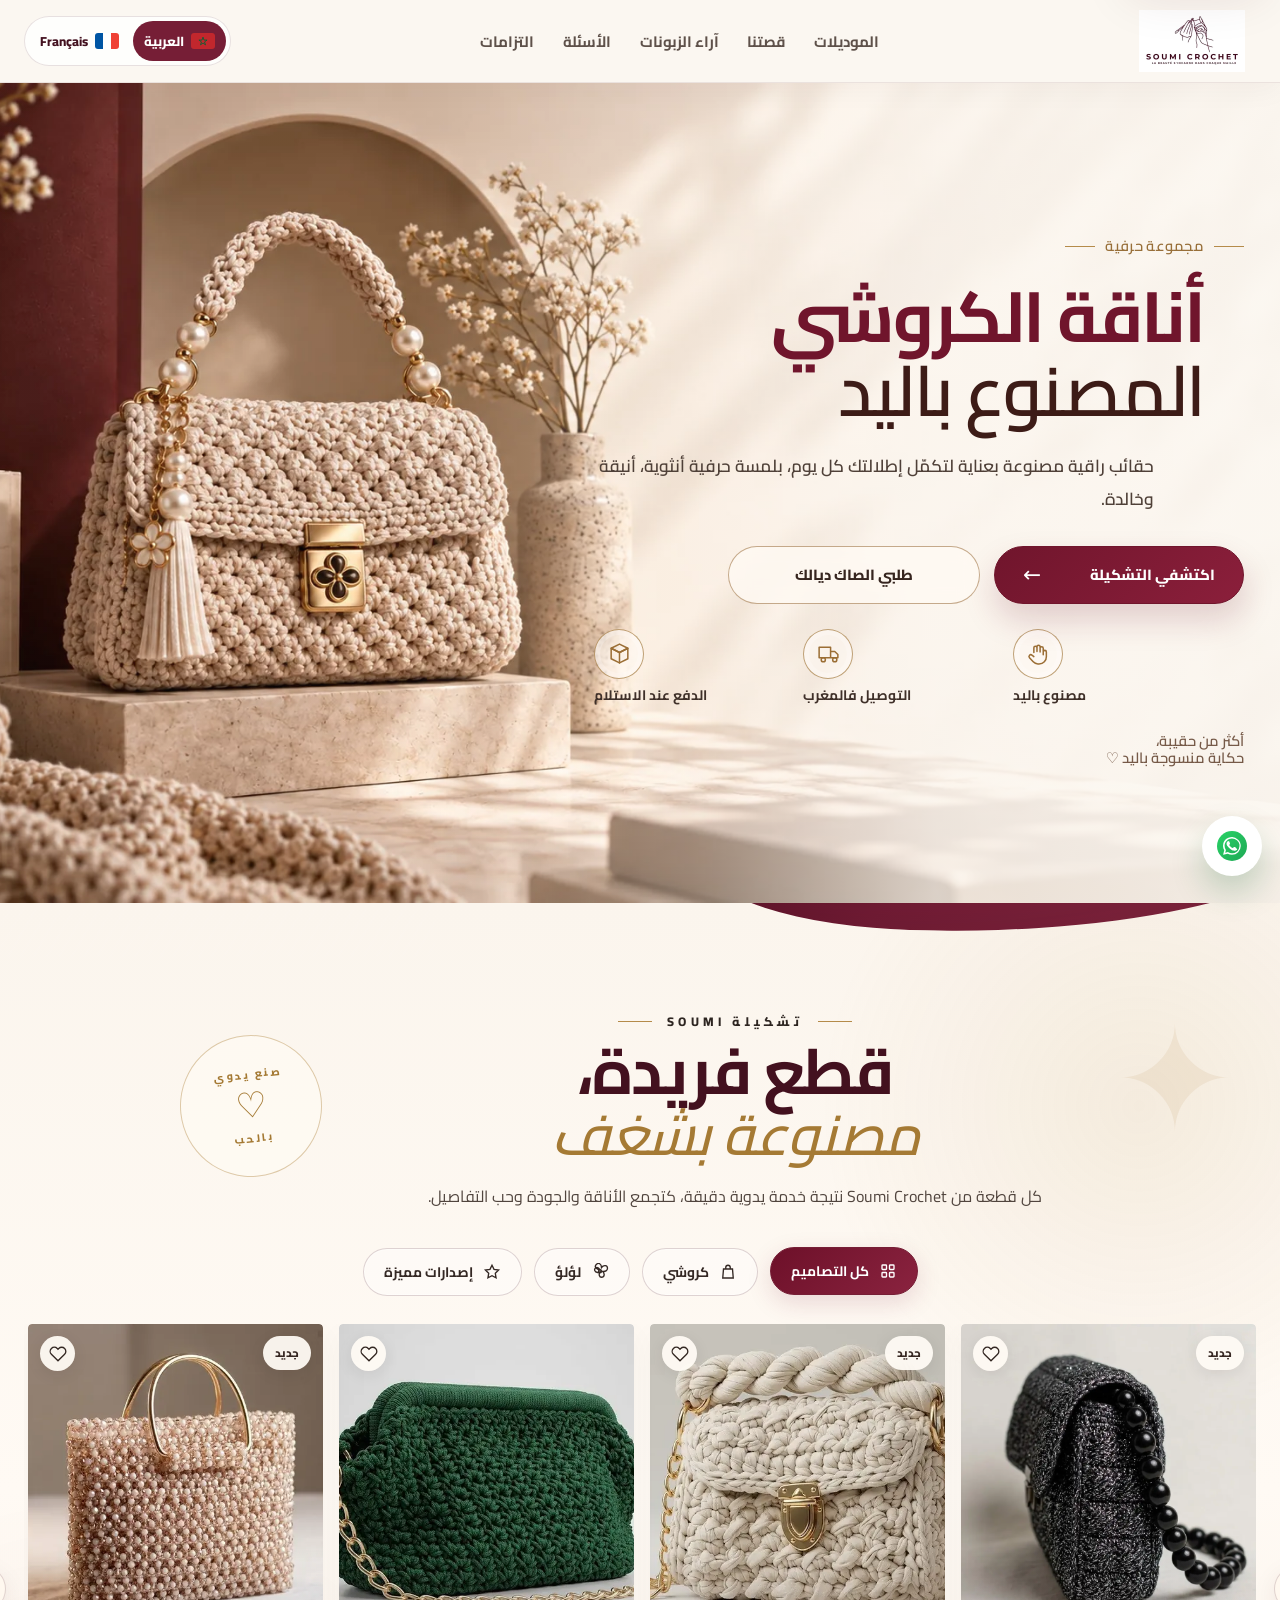
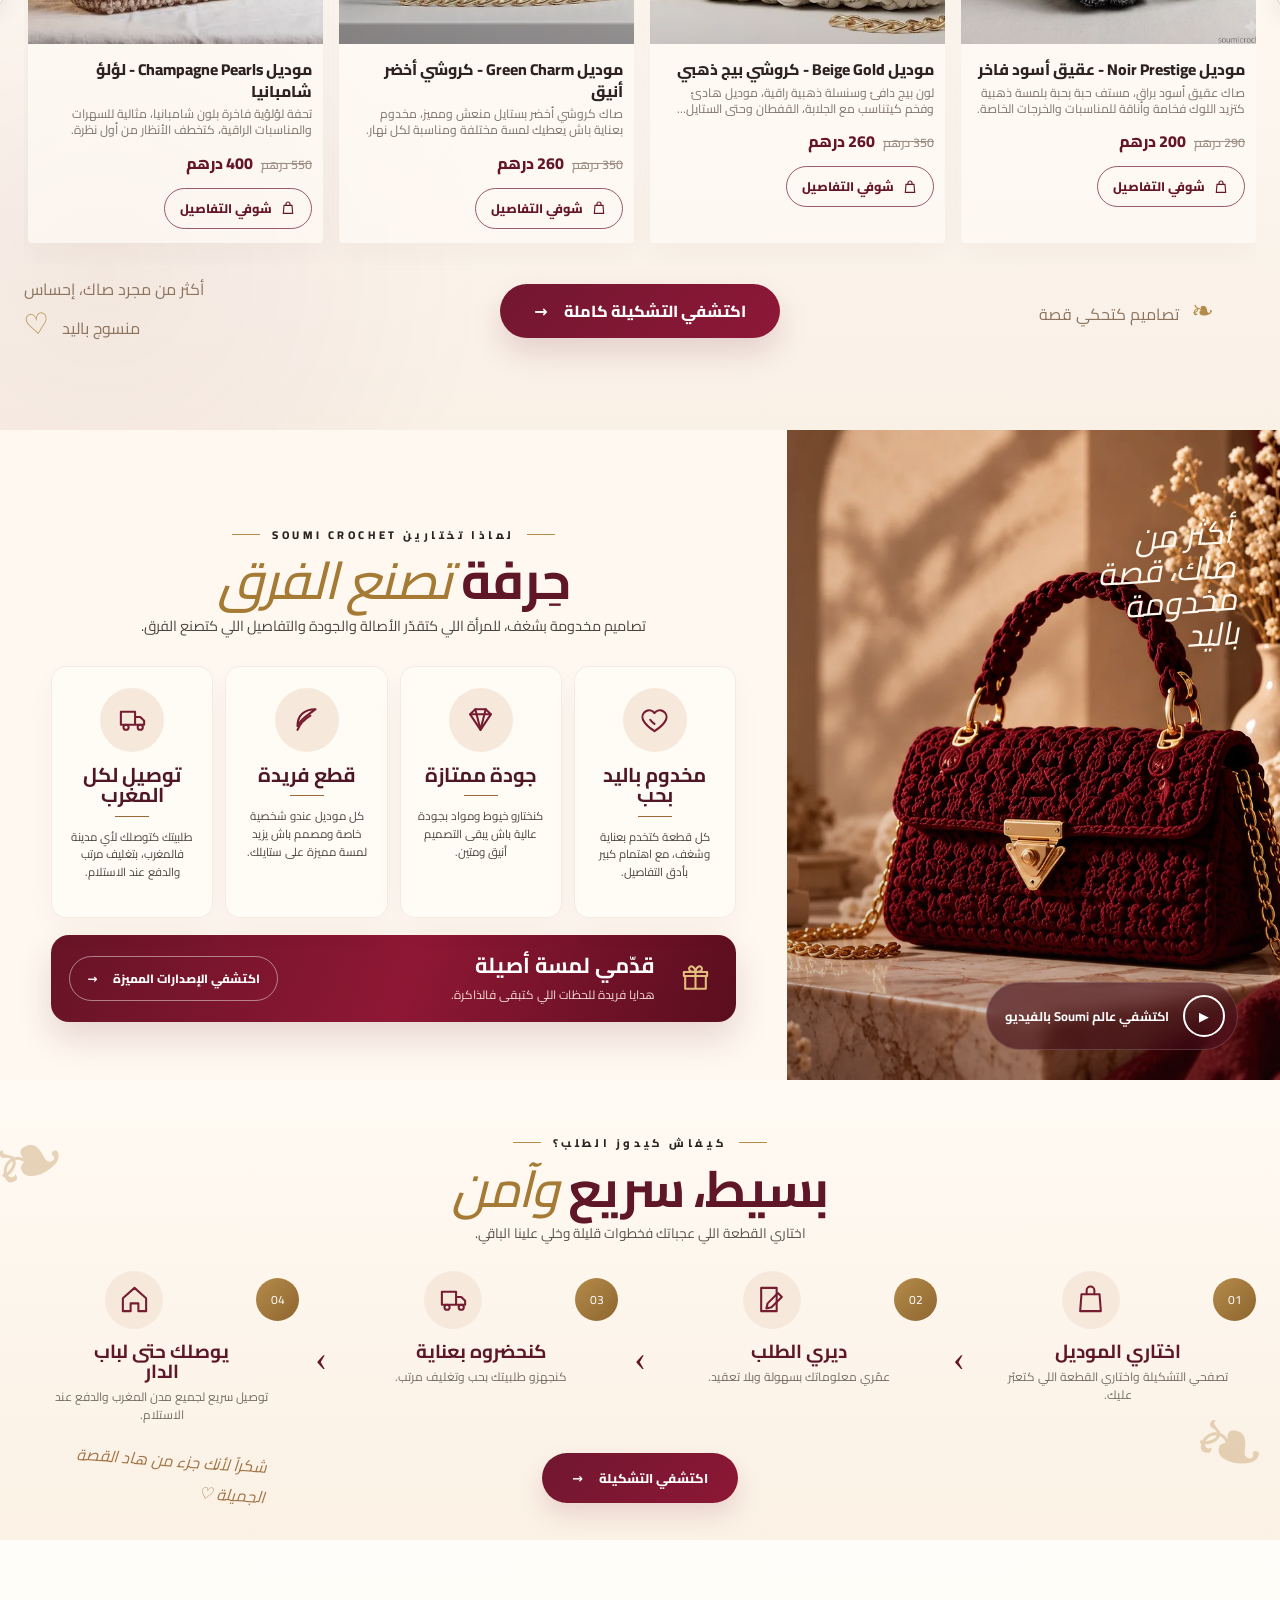
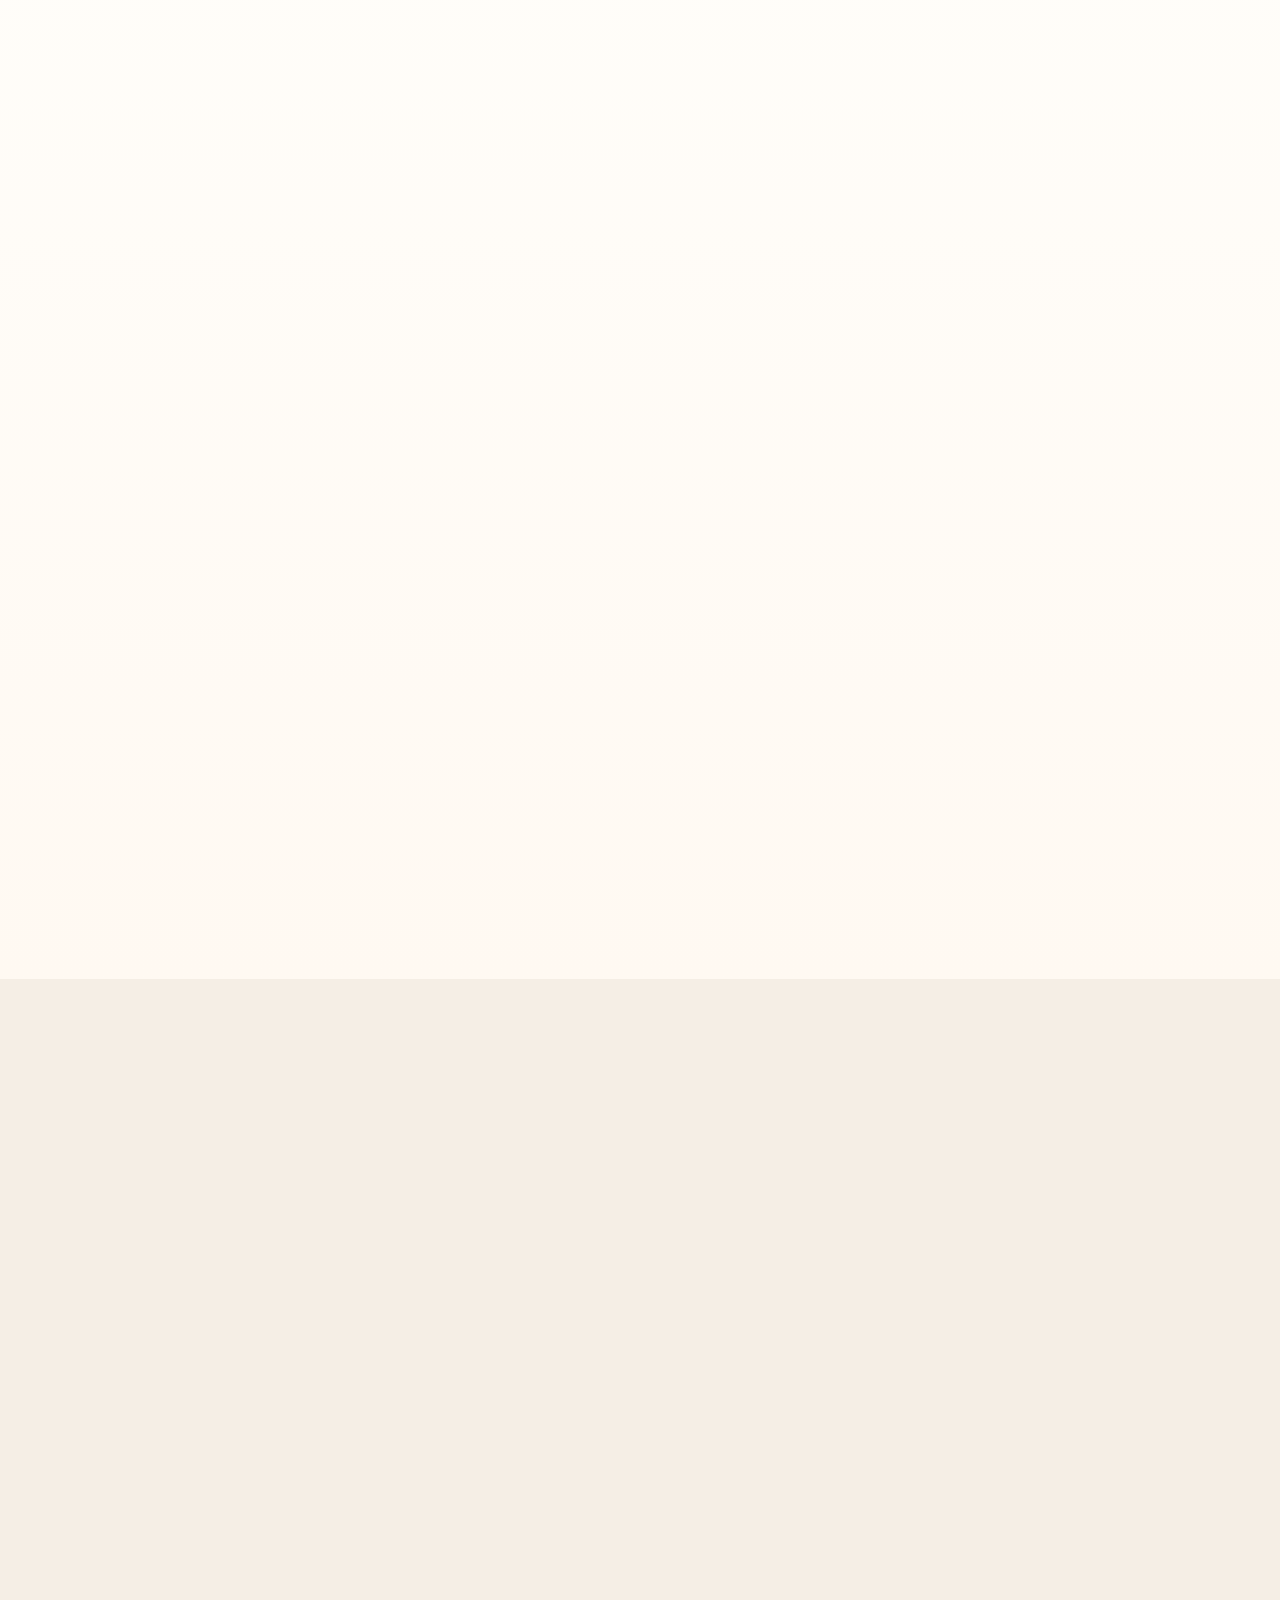
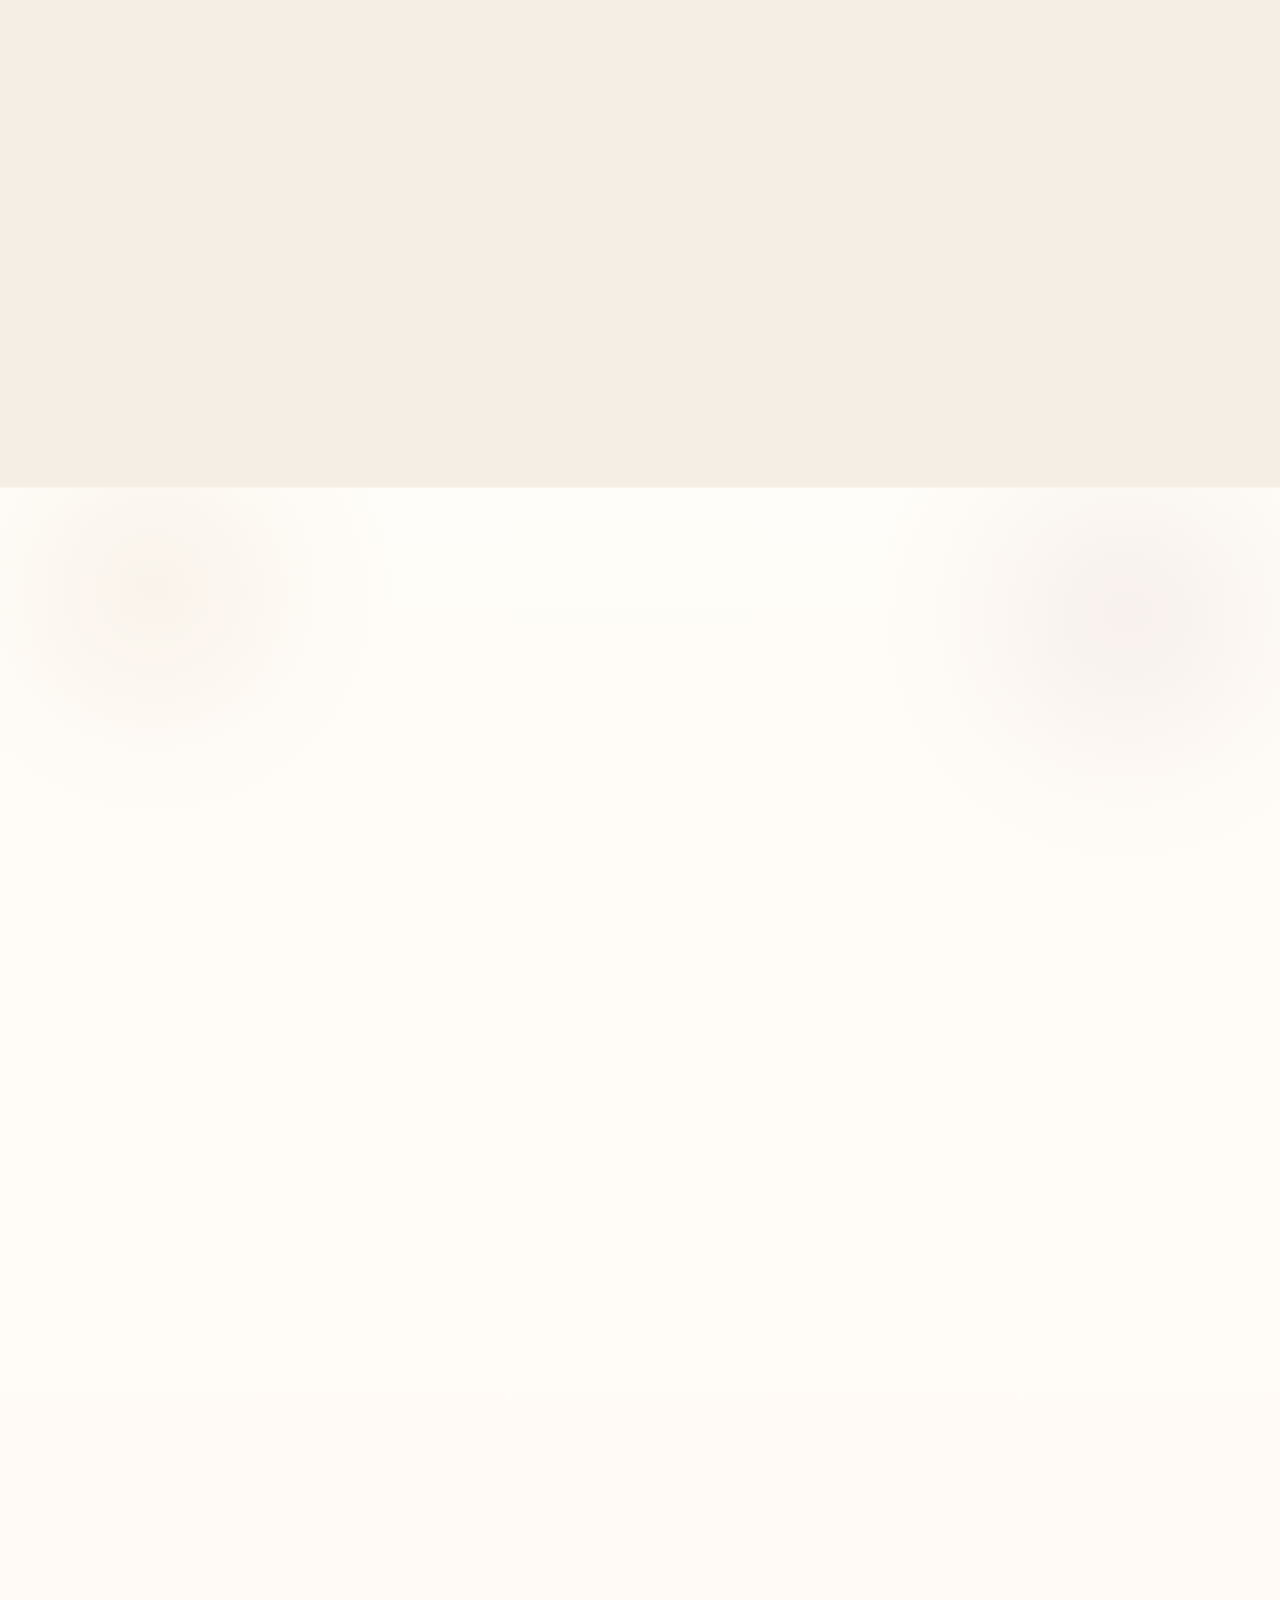
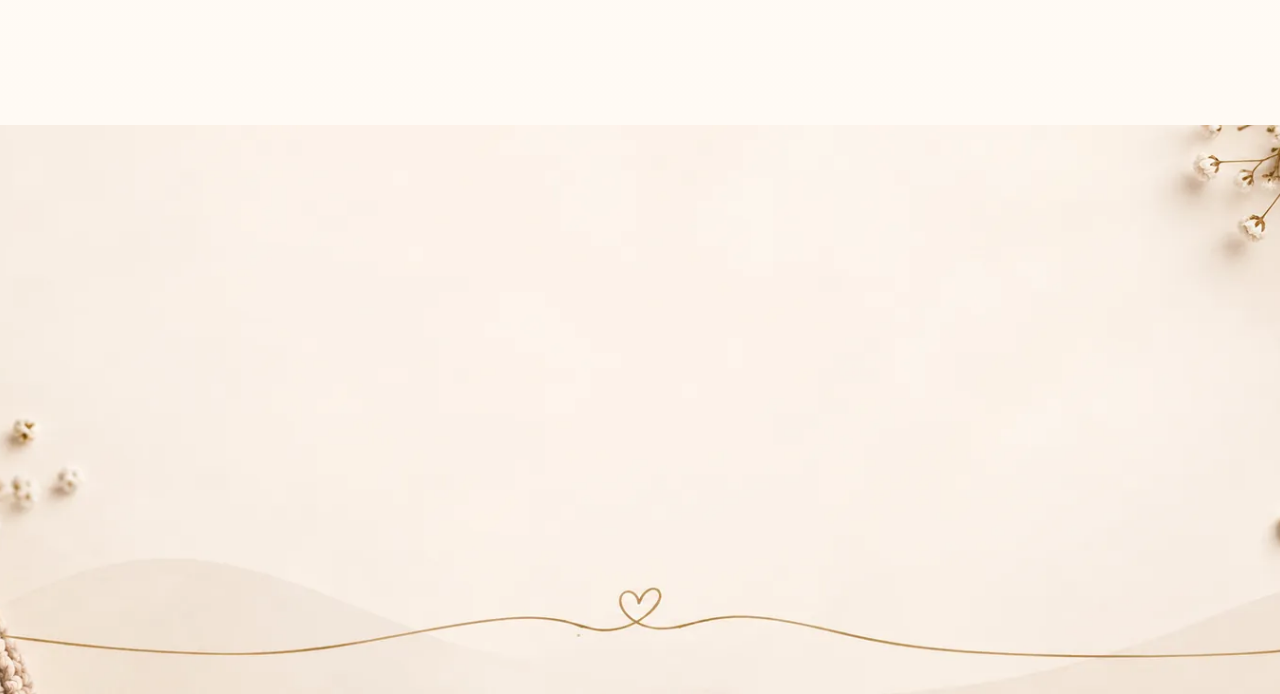
==== ar/index.html @ 1a5ff4bf "Add files via upload" ====
<!DOCTYPE html>

<html data-base="../" data-locale="ar" dir="rtl" lang="ar-MA">
<head>
<meta charset="utf-8"/>
<meta content="width=device-width,initial-scale=1,viewport-fit=cover" name="viewport"/>
<meta content="telephone=no" name="format-detection"/>
<meta content="index,follow,max-image-preview:large,max-snippet:-1,max-video-preview:-1" name="robots"/>
<meta content="#7a1730" name="theme-color"/>
<title>حقائب كروشي وعقيق مخدومة باليد في المغرب | Soumi Crochet</title>
<meta content="اكتشفي حقائب كروشي وعقيق مخدومة باليد في المغرب من Soumi Crochet: موديلات أنيقة، تفاصيل حرفية، الدفع عند الاستلام وتوصيل لجميع المدن." name="description"/>
<link href="https://soumicrochet.store/ar/" rel="canonical"/>
<link href="https://soumicrochet.store/ar/" hreflang="ar-MA" rel="alternate"/>
<link href="https://soumicrochet.store/" hreflang="fr-MA" rel="alternate"/>
<link href="https://soumicrochet.store/" hreflang="x-default" rel="alternate"/>
<meta content="حقائب كروشي وعقيق مخدومة باليد في المغرب | Soumi Crochet" property="og:title"/>
<meta content="اكتشفي حقائب كروشي وعقيق مخدومة باليد في المغرب من Soumi Crochet: موديلات أنيقة، تفاصيل حرفية، الدفع عند الاستلام وتوصيل لجميع المدن." property="og:description"/>
<meta content="https://soumicrochet.store/ar/" property="og:url"/>
<meta content="website" property="og:type"/>
<meta content="Soumi Crochet" property="og:site_name"/>
<meta content="ar_MA" property="og:locale"/>
<meta content="fr_MA" property="og:locale:alternate"/>
<meta content="https://soumicrochet.store/assets/img/p01/main.webp" property="og:image"/>
<meta content="1024" property="og:image:width"/><meta content="1024" property="og:image:height"/>
<meta content="حقيبة Soumi Crochet مخدومة باليد" property="og:image:alt"/>
<meta content="summary_large_image" name="twitter:card"/>
<meta content="حقائب كروشي وعقيق مخدومة باليد في المغرب | Soumi Crochet" name="twitter:title"/>
<meta content="اكتشفي حقائب كروشي وعقيق مخدومة باليد في المغرب من Soumi Crochet: موديلات أنيقة، تفاصيل حرفية، الدفع عند الاستلام وتوصيل لجميع المدن." name="twitter:description"/>
<meta content="https://soumicrochet.store/assets/img/p01/main.webp" name="twitter:image"/>
<meta content="حقيبة Soumi Crochet مخدومة باليد" name="twitter:image:alt"/>
<link href="../assets/icons/brand-icon.png" rel="icon" type="image/png"/><link href="../assets/icons/favicon.svg" rel="icon" type="image/svg+xml"/>
<link href="../assets/icons/favicon-32.png" rel="icon" sizes="32x32" type="image/png"/>
<link href="../assets/icons/apple-touch-icon.png" rel="apple-touch-icon"/>
<link href="../manifest.webmanifest" rel="manifest"/>
<link href="https://fonts.googleapis.com" rel="preconnect"/>
<link crossorigin="" href="https://fonts.gstatic.com" rel="preconnect"/>
<link href="https://fonts.googleapis.com/css2?family=Cairo:wght@400;600;700;800&amp;display=swap" rel="stylesheet"/>
<link as="image" fetchpriority="high" href="../assets/img/hero-desktop.webp" media="(min-width: 1101px)" rel="preload" type="image/webp"/>
<link as="image" fetchpriority="high" href="../assets/img/hero-tablet.webp" media="(min-width: 641px) and (max-width: 1100px)" rel="preload" type="image/webp"/>
<link as="image" fetchpriority="high" href="../assets/img/hero-mobile.webp" media="(max-width: 640px)" rel="preload" type="image/webp"/>
<link href="../assets/css/style.css" rel="stylesheet"/>
<script type="application/ld+json">{"@context":"https://schema.org","@graph":[{"@type":"Organization","@id":"https://soumicrochet.store/#organization","name":"Soumi Crochet","url":"https://soumicrochet.store/","logo":"https://soumicrochet.store/assets/img/logo.webp","sameAs":["https://www.instagram.com/soumi_crochet9/","https://wa.me/212662711995"],"areaServed":{"@type":"Country","name":"Morocco"},"contactPoint":{"@type":"ContactPoint","telephone":"+212662711995","contactType":"customer service","availableLanguage":["fr","ar"]}},{"@type":"WebSite","@id":"https://soumicrochet.store/#website","url":"https://soumicrochet.store/","name":"Soumi Crochet","inLanguage":["fr-MA","ar-MA"],"publisher":{"@id":"https://soumicrochet.store/#organization"}},{"@type":"WebPage","@id":"https://soumicrochet.store/ar/#webpage","url":"https://soumicrochet.store/ar/","name":"حقائب كروشي وعقيق مخدومة باليد في المغرب | Soumi Crochet","isPartOf":{"@id":"https://soumicrochet.store/#website"},"about":{"@id":"https://soumicrochet.store/#store"},"inLanguage":"ar-MA","primaryImageOfPage":{"@type":"ImageObject","url":"https://soumicrochet.store/assets/img/p01/main.webp"}},{"@type":"OnlineStore","@id":"https://soumicrochet.store/#store","name":"Soumi Crochet","url":"https://soumicrochet.store/","sameAs":["https://www.instagram.com/soumi_crochet9/"],"publisher":{"@id":"https://soumicrochet.store/#organization"},"areaServed":{"@type":"Country","name":"Morocco"},"telephone":"+212662711995","availableLanguage":["fr","ar"]},{"@type":"ItemList","name":"اختاري الموديل لي خطف قلبك","numberOfItems":12,"itemListElement":[{"@type":"ListItem","position":1,"item":{"@type":"Product","name":"موديل Noir Prestige - عقيق أسود فاخر","description":"صاك عقيق أسود براق، مستف حبة بحبة بلمسة ذهبية كتزيد اللوك فخامة وأناقة للمناسبات والخرجات الخاصة.","image":["https://soumicrochet.store/assets/img/p01/main.webp","https://soumicrochet.store/assets/img/p01/2.webp"],"url":"https://soumicrochet.store/ar/#product-p01","offers":{"@type":"Offer","priceCurrency":"MAD","price":"200","url":"https://soumicrochet.store/ar/#product-p01"}}},{"@type":"ListItem","position":2,"item":{"@type":"Product","name":"موديل Beige Gold - كروشي بيج ذهبي","description":"لون بيج دافئ وسنسلة ذهبية راقية، موديل هادئ وفخم كيتناسب مع الجلابة، القفطان وحتى الستايل العصري.","image":["https://soumicrochet.store/assets/img/p02/3.webp","https://soumicrochet.store/assets/img/p02/4.webp"],"url":"https://soumicrochet.store/ar/#product-p02","offers":{"@type":"Offer","priceCurrency":"MAD","price":"260","url":"https://soumicrochet.store/ar/#product-p02"}}},{"@type":"ListItem","position":3,"item":{"@type":"Product","name":"موديل Green Charm - كروشي أخضر أنيق","description":"صاك كروشي أخضر بستايل منعش ومميز، مخدوم بعناية باش يعطيك لمسة مختلفة ومناسبة لكل نهار.","image":["https://soumicrochet.store/assets/img/p03/main.webp","https://soumicrochet.store/assets/img/p03/2.webp"],"url":"https://soumicrochet.store/ar/#product-p03","offers":{"@type":"Offer","priceCurrency":"MAD","price":"260","url":"https://soumicrochet.store/ar/#product-p03"}}},{"@type":"ListItem","position":4,"item":{"@type":"Product","name":"موديل Champagne Pearls - لؤلؤ شامبانيا","description":"تحفة لؤلؤية فاخرة بلون شامبانيا، مثالية للسهرات والمناسبات الراقية، كتخطف الأنظار من أول نظرة.","image":["https://soumicrochet.store/assets/img/p04/main.webp","https://soumicrochet.store/assets/img/p04/3.webp"],"url":"https://soumicrochet.store/ar/#product-p04","offers":{"@type":"Offer","priceCurrency":"MAD","price":"400","url":"https://soumicrochet.store/ar/#product-p04"}}},{"@type":"ListItem","position":5,"item":{"@type":"Product","name":"موديل Black Crochet - كروشي أسود كلاسيكي","description":"صاك أسود كروشي بتصميم عملي وقوي، فيه فخامة اللون الأسود وتفاصيل ذهبية كتخليه اختيار رابح.","image":["https://soumicrochet.store/assets/img/p05/4.webp","https://soumicrochet.store/assets/img/p05/2.webp"],"url":"https://soumicrochet.store/ar/#product-p05","offers":{"@type":"Offer","priceCurrency":"MAD","price":"260","url":"https://soumicrochet.store/ar/#product-p05"}}},{"@type":"ListItem","position":6,"item":{"@type":"Product","name":"موديل Mini Noir - صاك أسود صغير","description":"موديل صغير وخفيف، مناسب للخرجات اليومية والمناسبات، كيجمع بين البساطة والفخامة فحجم عملي.","image":["https://soumicrochet.store/assets/img/p06/3.webp","https://soumicrochet.store/assets/img/p06/2.webp"],"url":"https://soumicrochet.store/ar/#product-p06","offers":{"@type":"Offer","priceCurrency":"MAD","price":"260","url":"https://soumicrochet.store/ar/#product-p06"}}},{"@type":"ListItem","position":7,"item":{"@type":"Product","name":"موديل Golden Handle - عقيق أسود بمقبض ذهبي","description":"صاك عقيق فاخر بمقبض ذهبي راقي، تصميم قوي وملفت كيعاونك تباني متميزة فكل مناسبة.","image":["https://soumicrochet.store/assets/img/p07/main.webp","https://soumicrochet.store/assets/img/p07/4.webp"],"url":"https://soumicrochet.store/ar/#product-p07","offers":{"@type":"Offer","priceCurrency":"MAD","price":"400","url":"https://soumicrochet.store/ar/#product-p07"}}},{"@type":"ListItem","position":8,"item":{"@type":"Product","name":"موديل Taupe Luxe - كروشي طوبي فاخر","description":"لون طوبي ناعم وراقي مع خدمة كروشي متقونة، اختيار أنيق للمرأة لي كتبغي البساطة الفاخرة.","image":["https://soumicrochet.store/assets/img/p08/2.webp","https://soumicrochet.store/assets/img/p08/main.webp"],"url":"https://soumicrochet.store/ar/#product-p08","offers":{"@type":"Offer","priceCurrency":"MAD","price":"260","url":"https://soumicrochet.store/ar/#product-p08"}}},{"@type":"ListItem","position":9,"item":{"@type":"Product","name":"موديل Classic Noir - كروشي أسود راقي","description":"صاك أسود كلاسيكي بتوازن مثالي بين العملية والفخامة، كيناسب بزاف اللوكات وكيزيدها أناقة.","image":["https://soumicrochet.store/assets/img/p09/main.webp","https://soumicrochet.store/assets/img/p09/2.webp"],"url":"https://soumicrochet.store/ar/#product-p09","offers":{"@type":"Offer","priceCurrency":"MAD","price":"260","url":"https://soumicrochet.store/ar/#product-p09"}}},{"@type":"ListItem","position":10,"item":{"@type":"Product","name":"موديل Noir Minaudière - صاك كروشي أسود بقفل ذهبي","description":"موديل أسود صغير وفاخر بقفل ذهبي مستوحى من حقائب السهرات، كيعطي لمسة ملكية وأنيقة بلا مجهود.","image":["https://soumicrochet.store/assets/img/p10/3.webp","https://soumicrochet.store/assets/img/p10/4.webp"],"url":"https://soumicrochet.store/ar/#product-p10","offers":{"@type":"Offer","priceCurrency":"MAD","price":"260","url":"https://soumicrochet.store/ar/#product-p10"}}},{"@type":"ListItem","position":11,"item":{"@type":"Product","name":"موديل Pearl Basket - عقيق أبيض وأسود","description":"صاك عقيق أبيض وأسود بتفاصيل براقة ومقبض من العقيق، قطعة مميزة كتجمع بين الجرأة والأنوثة.","image":["https://soumicrochet.store/assets/img/p11/main.webp","https://soumicrochet.store/assets/img/p11/4.webp"],"url":"https://soumicrochet.store/ar/#product-p11","offers":{"@type":"Offer","priceCurrency":"MAD","price":"260","url":"https://soumicrochet.store/ar/#product-p11"}}},{"@type":"ListItem","position":12,"item":{"@type":"Product","name":"موديل Ivory Tassel - كروشي عاجي بشرّابة","description":"صاك كروشي عاجي ناعم بشرّابة يدوية، ستايل بوهو فاخر ومثالي للصيف، السفر، والخرجات الراقية.","image":["https://soumicrochet.store/assets/img/p12/3.webp","https://soumicrochet.store/assets/img/p12/2.webp"],"url":"https://soumicrochet.store/ar/#product-p12","offers":{"@type":"Offer","priceCurrency":"MAD","price":"260","url":"https://soumicrochet.store/ar/#product-p12"}}}]},{"@type":"FAQPage","mainEntity":[{"@type":"Question","name":"واش كتوصّلو لجميع مدن المغرب؟","acceptedAnswer":{"@type":"Answer","text":"نعم. كنوصلو لمختلف المدن المغربية، والتوصيل كياخد غالباً بين 24 و48 ساعة. الموزع كيتاصل بيك قبل ما يوصل. الدار البيضاء، الرباط، مراكش، فاس، طنجة، أكادير، وجدة… ومدن أخرى."}},{"@type":"Question","name":"واش كاين الدفع عند الاستلام؟","acceptedAnswer":{"@type":"Answer","text":"نعم. ما كاين حتى أداء مسبق، وكتخلصي ملي توصلك الطلبية حسب شروط المتجر."}},{"@type":"Question","name":"شحال كياخد التوصيل؟","acceptedAnswer":{"@type":"Answer","text":"التوصيل كياخد بين 24 و48 ساعة كحد أقصى حسب المدينة وظروف النقل."}},{"@type":"Question","name":"واش نقدر نطلب تعديل فشي موديل؟","acceptedAnswer":{"@type":"Answer","text":"تواصلي معنا على واتساب وشرحي لينا الفكرة. غنأكدولك واش ممكنة حسب الموديل والتوفر."}},{"@type":"Question","name":"شنو المواد اللي كتستعملو؟","acceptedAnswer":{"@type":"Answer","text":"الموديلات كتعتمد أساساً على خيوط الكروشي، العقيق والإكسسوارات الزخرفية المختارة حسب كل تصميم."}},{"@type":"Question","name":"كيفاش نحافظ على صاك الكروشي؟","acceptedAnswer":{"@type":"Answer","text":"بعديه على الرطوبة والغسيل القوي، ونظفي البقع بلطف وخزنيه فبلاصة نقية وبعيدة على الغبرة."}},{"@type":"Question","name":"كيفاش نطلب عن طريق واتساب؟","acceptedAnswer":{"@type":"Answer","text":"صيفطي لينا اسم الموديل اللي عجبك على واتساب، ومن بعد كنأكدو معاك معلومات الطلب والتوصيل."}},{"@type":"Question","name":"واش نقدر نبدل أو نرجع الطلبية؟","acceptedAnswer":{"@type":"Answer","text":"نعم. كاينة ضمانة 7 أيام. إلا كان مشكل فاللون، التصميم أو عيب فالصناعة تواصلي معنا بسرعة باش ننظمو التبديل حسب السياسة الحالية."}}]}]}</script>
</head>
<body>
<a class="skip-link" href="#main">تخطي للمحتوى</a>
<header class="site-header">
<div class="container nav-shell">
<a aria-label="Soumi Crochet · الرئيسية" class="brand" href="index.html"><picture><img alt="Soumi Crochet" decoding="async" height="248" src="../assets/img/logo.webp" width="424"/></picture></a>
<button aria-controls="mainNav" aria-expanded="false" aria-label="فتح القائمة" class="menu-toggle" id="menuToggle" type="button"><span></span><span></span><span></span></button>
<nav aria-label="التنقل الرئيسي" class="nav" id="mainNav"><a href="#products">الموديلات</a><a href="#story">قصتنا</a><a href="#reviews">آراء الزبونات</a><a href="#faq">الأسئلة</a><a href="#guarantees">التزامات</a></nav>
<div aria-label="تغيير اللغة" class="language-switcher">
<span aria-current="page" class="language-current"><img alt="" height="16" src="../assets/icons/flag-ma.svg" width="24"/>العربية</span>
<a href="../index.html" hreflang="fr-MA"><img alt="" height="16" src="../assets/icons/flag-fr.svg" width="24"/>Français</a>
</div>
</div>
</header>
<main id="main">
<section class="hero section" id="home"><picture aria-hidden="true" class="hero-background"><source media="(max-width: 640px)" srcset="../assets/img/hero-mobile.webp" type="image/webp"/><source media="(max-width: 1100px)" srcset="../assets/img/hero-tablet.webp" type="image/webp"/><img alt="" decoding="async" fetchpriority="high" height="1024" src="../assets/img/hero-desktop.webp" width="1536"/></picture><div class="container hero-grid">
<div class="hero-copy reveal in-view"><span class="eyebrow hero-eyebrow">مجموعة حرفية</span><h1><span>أناقة الكروشي</span><em>المصنوع باليد</em></h1><p class="lead">حقائب راقية مصنوعة بعناية لتكمّل إطلالتك كل يوم، بلمسة حرفية أنثوية، أنيقة وخالدة.</p>
<div class="hero-actions"><a class="btn btn-primary" href="#products">اكتشفي التشكيلة <span aria-hidden="true" class="hero-arrow">←</span></a><button class="btn btn-secondary js-open-order" data-order-source="general" type="button">طلبي الصاك ديالك</button></div>
<div aria-label="ضمانات Soumi Crochet" class="hero-trust"><div class="hero-trust-item"><span class="hero-trust-icon"><svg aria-hidden="true" viewbox="0 0 24 24"><path d="M8.5 11V6.5a1.5 1.5 0 0 1 3 0V10m0 0V5.5a1.5 1.5 0 0 1 3 0V10m0 .5V7a1.5 1.5 0 0 1 3 0v6.2m0-2.2v-.5a1.5 1.5 0 0 1 3 0V15c0 4-2.8 7-7 7h-1.1a6 6 0 0 1-4.5-2L4.3 16a1.7 1.7 0 0 1 2.4-2.4L8.5 15"></path></svg></span><span>مصنوع باليد</span></div><div class="hero-trust-item"><span class="hero-trust-icon"><svg aria-hidden="true" viewbox="0 0 24 24"><path d="M3 6h11v10H3zM14 10h4l3 3v3h-7z"></path><circle cx="7" cy="18" r="2"></circle><circle cx="18" cy="18" r="2"></circle></svg></span><span>التوصيل فالمغرب</span></div><div class="hero-trust-item"><span class="hero-trust-icon"><svg aria-hidden="true" viewbox="0 0 24 24"><path d="m4 7 8-4 8 4-8 4-8-4Z"></path><path d="m4 7 8 4 8-4v10l-8 4-8-4V7Z"></path><path d="M12 11v10"></path></svg></span><span>الدفع عند الاستلام</span></div></div>
<p class="hero-signature">أكثر من حقيبة،<br/>حكاية منسوجة باليد <span aria-hidden="true">♡</span></p></div>
</div></section>
<section class="section compact-mobile collection-showcase" id="products">
<div aria-hidden="true" class="collection-top-ribbon"></div>
<div class="container">
<div class="collection-intro reveal">
<div class="collection-title-block"><span class="collection-eyebrow"><i></i>تشكيلة SOUMI<i></i></span><h2><span>قطع فريدة،</span><em>مصنوعة بشغف</em></h2><p>كل قطعة من Soumi Crochet نتيجة خدمة يدوية دقيقة، كتجمع الأناقة والجودة وحب التفاصيل.</p></div>
<div aria-label="مصنوع باليد وبالحب" class="artisan-seal"><span>صنع يدوي</span><b>♡</b><small>بالحب</small></div>
</div>
<div aria-label="تصفية التشكيلة" class="collection-filters reveal" role="group"><button aria-pressed="true" class="collection-filter active" data-collection-filter="all" type="button"><svg aria-hidden="true" viewbox="0 0 24 24"><rect height="6" rx="1" width="6" x="4" y="4"></rect><rect height="6" rx="1" width="6" x="14" y="4"></rect><rect height="6" rx="1" width="6" x="4" y="14"></rect><rect height="6" rx="1" width="6" x="14" y="14"></rect></svg><span>كل التصاميم</span></button><button aria-pressed="false" class="collection-filter" data-collection-filter="crochet" type="button"><svg aria-hidden="true" viewbox="0 0 24 24"><path d="M6 8h12l1 12H5L6 8Z"></path><path d="M9 8V6a3 3 0 0 1 6 0v2"></path></svg><span>كروشي</span></button><button aria-pressed="false" class="collection-filter" data-collection-filter="pearls" type="button"><svg aria-hidden="true" viewbox="0 0 24 24"><path d="M12 9c-3-5-8-3-7 1 1 3 4 3 7 2-2 3-1 7 2 7 4 0 5-5 1-8 4 1 7-1 7-4 0-4-5-5-8-1 0-5-4-7-7-4-3 3 0 7 5 7Z"></path><circle cx="12" cy="11" r="2"></circle></svg><span>لؤلؤ</span></button><button aria-pressed="false" class="collection-filter" data-collection-filter="special" type="button"><svg aria-hidden="true" viewbox="0 0 24 24"><path d="m12 3 2.7 5.5 6.1.9-4.4 4.3 1 6.1-5.4-2.9-5.4 2.9 1-6.1-4.4-4.3 6.1-.9L12 3Z"></path></svg><span>إصدارات مميزة</span></button></div>
<div class="carousel-shell collection-carousel-shell"><button aria-label="الموديلات السابقة" class="gallery-arrow gallery-prev" id="galleryPrev" type="button">‹</button><div class="product-carousel" id="productCarousel"><article class="product-card reveal" data-category="pearls" data-product-card="p01" id="product-p01">
<div class="product-media-wrap">
<button aria-label="فتح تفاصيل موديل Noir Prestige - عقيق أسود فاخر" class="product-media" data-open-product="p01" type="button">
<picture><img alt="موديل Noir Prestige - عقيق أسود فاخر" decoding="async" height="1024" loading="lazy" src="../assets/img/p01/main.webp" width="1024"/></picture><span class="product-status">جديد</span>
</button>
<button aria-label="إضافة للمفضلة: موديل Noir Prestige - عقيق أسود فاخر" aria-pressed="false" class="product-favorite" data-favorite-product="p01" type="button"><svg aria-hidden="true" viewbox="0 0 24 24"><path d="M20.8 4.6a5.5 5.5 0 0 0-7.8 0L12 5.6l-1-1a5.5 5.5 0 0 0-7.8 7.8l1 1L12 21l7.8-7.6 1-1a5.5 5.5 0 0 0 0-7.8Z"></path></svg></button>
</div>
<div class="product-card-body">
<h3>موديل Noir Prestige - عقيق أسود فاخر</h3>
<p class="product-card-description">صاك عقيق أسود براق، مستف حبة بحبة بلمسة ذهبية كتزيد اللوك فخامة وأناقة للمناسبات والخرجات الخاصة.</p>
<span class="price-tag"><del>290 درهم</del><strong>200 درهم</strong></span>
<button class="product-detail-btn" data-open-product="p01" type="button"><svg aria-hidden="true" viewbox="0 0 24 24"><path d="M6 8h12l1 12H5L6 8Z"></path><path d="M9 8V6a3 3 0 0 1 6 0v2"></path></svg><span>شوفي التفاصيل</span></button>
</div>
</article>
<article class="product-card reveal" data-category="crochet" data-product-card="p02" id="product-p02">
<div class="product-media-wrap">
<button aria-label="فتح تفاصيل موديل Beige Gold - كروشي بيج ذهبي" class="product-media" data-open-product="p02" type="button">
<picture><img alt="موديل Beige Gold - كروشي بيج ذهبي" decoding="async" height="1024" loading="lazy" src="../assets/img/p02/3.webp" width="1024"/></picture><span class="product-status">جديد</span>
</button>
<button aria-label="إضافة للمفضلة: موديل Beige Gold - كروشي بيج ذهبي" aria-pressed="false" class="product-favorite" data-favorite-product="p02" type="button"><svg aria-hidden="true" viewbox="0 0 24 24"><path d="M20.8 4.6a5.5 5.5 0 0 0-7.8 0L12 5.6l-1-1a5.5 5.5 0 0 0-7.8 7.8l1 1L12 21l7.8-7.6 1-1a5.5 5.5 0 0 0 0-7.8Z"></path></svg></button>
</div>
<div class="product-card-body">
<h3>موديل Beige Gold - كروشي بيج ذهبي</h3>
<p class="product-card-description">لون بيج دافئ وسنسلة ذهبية راقية، موديل هادئ وفخم كيتناسب مع الجلابة، القفطان وحتى الستايل العصري.</p>
<span class="price-tag"><del>350 درهم</del><strong>260 درهم</strong></span>
<button class="product-detail-btn" data-open-product="p02" type="button"><svg aria-hidden="true" viewbox="0 0 24 24"><path d="M6 8h12l1 12H5L6 8Z"></path><path d="M9 8V6a3 3 0 0 1 6 0v2"></path></svg><span>شوفي التفاصيل</span></button>
</div>
</article>
<article class="product-card reveal" data-category="crochet" data-product-card="p03" id="product-p03">
<div class="product-media-wrap">
<button aria-label="فتح تفاصيل موديل Green Charm - كروشي أخضر أنيق" class="product-media" data-open-product="p03" type="button">
<picture><img alt="موديل Green Charm - كروشي أخضر أنيق" decoding="async" height="1024" loading="lazy" src="../assets/img/p03/main.webp" width="1024"/></picture>
</button>
<button aria-label="إضافة للمفضلة: موديل Green Charm - كروشي أخضر أنيق" aria-pressed="false" class="product-favorite" data-favorite-product="p03" type="button"><svg aria-hidden="true" viewbox="0 0 24 24"><path d="M20.8 4.6a5.5 5.5 0 0 0-7.8 0L12 5.6l-1-1a5.5 5.5 0 0 0-7.8 7.8l1 1L12 21l7.8-7.6 1-1a5.5 5.5 0 0 0 0-7.8Z"></path></svg></button>
</div>
<div class="product-card-body">
<h3>موديل Green Charm - كروشي أخضر أنيق</h3>
<p class="product-card-description">صاك كروشي أخضر بستايل منعش ومميز، مخدوم بعناية باش يعطيك لمسة مختلفة ومناسبة لكل نهار.</p>
<span class="price-tag"><del>350 درهم</del><strong>260 درهم</strong></span>
<button class="product-detail-btn" data-open-product="p03" type="button"><svg aria-hidden="true" viewbox="0 0 24 24"><path d="M6 8h12l1 12H5L6 8Z"></path><path d="M9 8V6a3 3 0 0 1 6 0v2"></path></svg><span>شوفي التفاصيل</span></button>
</div>
</article>
<article class="product-card reveal" data-category="pearls special" data-product-card="p04" id="product-p04">
<div class="product-media-wrap">
<button aria-label="فتح تفاصيل موديل Champagne Pearls - لؤلؤ شامبانيا" class="product-media" data-open-product="p04" type="button">
<picture><img alt="موديل Champagne Pearls - لؤلؤ شامبانيا" decoding="async" height="1024" loading="lazy" src="../assets/img/p04/main.webp" width="1024"/></picture><span class="product-status">جديد</span>
</button>
<button aria-label="إضافة للمفضلة: موديل Champagne Pearls - لؤلؤ شامبانيا" aria-pressed="false" class="product-favorite" data-favorite-product="p04" type="button"><svg aria-hidden="true" viewbox="0 0 24 24"><path d="M20.8 4.6a5.5 5.5 0 0 0-7.8 0L12 5.6l-1-1a5.5 5.5 0 0 0-7.8 7.8l1 1L12 21l7.8-7.6 1-1a5.5 5.5 0 0 0 0-7.8Z"></path></svg></button>
</div>
<div class="product-card-body">
<h3>موديل Champagne Pearls - لؤلؤ شامبانيا</h3>
<p class="product-card-description">تحفة لؤلؤية فاخرة بلون شامبانيا، مثالية للسهرات والمناسبات الراقية، كتخطف الأنظار من أول نظرة.</p>
<span class="price-tag"><del>550 درهم</del><strong>400 درهم</strong></span>
<button class="product-detail-btn" data-open-product="p04" type="button"><svg aria-hidden="true" viewbox="0 0 24 24"><path d="M6 8h12l1 12H5L6 8Z"></path><path d="M9 8V6a3 3 0 0 1 6 0v2"></path></svg><span>شوفي التفاصيل</span></button>
</div>
</article>
<article class="product-card reveal" data-category="crochet" data-product-card="p05" id="product-p05">
<div class="product-media-wrap">
<button aria-label="فتح تفاصيل موديل Black Crochet - كروشي أسود كلاسيكي" class="product-media" data-open-product="p05" type="button">
<picture><img alt="موديل Black Crochet - كروشي أسود كلاسيكي" decoding="async" height="1024" loading="lazy" src="../assets/img/p05/4.webp" width="1024"/></picture>
</button>
<button aria-label="إضافة للمفضلة: موديل Black Crochet - كروشي أسود كلاسيكي" aria-pressed="false" class="product-favorite" data-favorite-product="p05" type="button"><svg aria-hidden="true" viewbox="0 0 24 24"><path d="M20.8 4.6a5.5 5.5 0 0 0-7.8 0L12 5.6l-1-1a5.5 5.5 0 0 0-7.8 7.8l1 1L12 21l7.8-7.6 1-1a5.5 5.5 0 0 0 0-7.8Z"></path></svg></button>
</div>
<div class="product-card-body">
<h3>موديل Black Crochet - كروشي أسود كلاسيكي</h3>
<p class="product-card-description">صاك أسود كروشي بتصميم عملي وقوي، فيه فخامة اللون الأسود وتفاصيل ذهبية كتخليه اختيار رابح.</p>
<span class="price-tag"><del>350 درهم</del><strong>260 درهم</strong></span>
<button class="product-detail-btn" data-open-product="p05" type="button"><svg aria-hidden="true" viewbox="0 0 24 24"><path d="M6 8h12l1 12H5L6 8Z"></path><path d="M9 8V6a3 3 0 0 1 6 0v2"></path></svg><span>شوفي التفاصيل</span></button>
</div>
</article>
<article class="product-card reveal" data-category="crochet" data-product-card="p06" id="product-p06">
<div class="product-media-wrap">
<button aria-label="فتح تفاصيل موديل Mini Noir - صاك أسود صغير" class="product-media" data-open-product="p06" type="button">
<picture><img alt="موديل Mini Noir - صاك أسود صغير" decoding="async" height="1024" loading="lazy" src="../assets/img/p06/3.webp" width="1024"/></picture>
</button>
<button aria-label="إضافة للمفضلة: موديل Mini Noir - صاك أسود صغير" aria-pressed="false" class="product-favorite" data-favorite-product="p06" type="button"><svg aria-hidden="true" viewbox="0 0 24 24"><path d="M20.8 4.6a5.5 5.5 0 0 0-7.8 0L12 5.6l-1-1a5.5 5.5 0 0 0-7.8 7.8l1 1L12 21l7.8-7.6 1-1a5.5 5.5 0 0 0 0-7.8Z"></path></svg></button>
</div>
<div class="product-card-body">
<h3>موديل Mini Noir - صاك أسود صغير</h3>
<p class="product-card-description">موديل صغير وخفيف، مناسب للخرجات اليومية والمناسبات، كيجمع بين البساطة والفخامة فحجم عملي.</p>
<span class="price-tag"><del>350 درهم</del><strong>260 درهم</strong></span>
<button class="product-detail-btn" data-open-product="p06" type="button"><svg aria-hidden="true" viewbox="0 0 24 24"><path d="M6 8h12l1 12H5L6 8Z"></path><path d="M9 8V6a3 3 0 0 1 6 0v2"></path></svg><span>شوفي التفاصيل</span></button>
</div>
</article>
<article class="product-card reveal" data-category="pearls special" data-product-card="p07" id="product-p07">
<div class="product-media-wrap">
<button aria-label="فتح تفاصيل موديل Golden Handle - عقيق أسود بمقبض ذهبي" class="product-media" data-open-product="p07" type="button">
<picture><img alt="موديل Golden Handle - عقيق أسود بمقبض ذهبي" decoding="async" height="1024" loading="lazy" src="../assets/img/p07/main.webp" width="1024"/></picture>
</button>
<button aria-label="إضافة للمفضلة: موديل Golden Handle - عقيق أسود بمقبض ذهبي" aria-pressed="false" class="product-favorite" data-favorite-product="p07" type="button"><svg aria-hidden="true" viewbox="0 0 24 24"><path d="M20.8 4.6a5.5 5.5 0 0 0-7.8 0L12 5.6l-1-1a5.5 5.5 0 0 0-7.8 7.8l1 1L12 21l7.8-7.6 1-1a5.5 5.5 0 0 0 0-7.8Z"></path></svg></button>
</div>
<div class="product-card-body">
<h3>موديل Golden Handle - عقيق أسود بمقبض ذهبي</h3>
<p class="product-card-description">صاك عقيق فاخر بمقبض ذهبي راقي، تصميم قوي وملفت كيعاونك تباني متميزة فكل مناسبة.</p>
<span class="price-tag"><del>550 درهم</del><strong>400 درهم</strong></span>
<button class="product-detail-btn" data-open-product="p07" type="button"><svg aria-hidden="true" viewbox="0 0 24 24"><path d="M6 8h12l1 12H5L6 8Z"></path><path d="M9 8V6a3 3 0 0 1 6 0v2"></path></svg><span>شوفي التفاصيل</span></button>
</div>
</article>
<article class="product-card reveal" data-category="crochet" data-product-card="p08" id="product-p08">
<div class="product-media-wrap">
<button aria-label="فتح تفاصيل موديل Taupe Luxe - كروشي طوبي فاخر" class="product-media" data-open-product="p08" type="button">
<picture><img alt="موديل Taupe Luxe - كروشي طوبي فاخر" decoding="async" height="1024" loading="lazy" src="../assets/img/p08/2.webp" width="1024"/></picture>
</button>
<button aria-label="إضافة للمفضلة: موديل Taupe Luxe - كروشي طوبي فاخر" aria-pressed="false" class="product-favorite" data-favorite-product="p08" type="button"><svg aria-hidden="true" viewbox="0 0 24 24"><path d="M20.8 4.6a5.5 5.5 0 0 0-7.8 0L12 5.6l-1-1a5.5 5.5 0 0 0-7.8 7.8l1 1L12 21l7.8-7.6 1-1a5.5 5.5 0 0 0 0-7.8Z"></path></svg></button>
</div>
<div class="product-card-body">
<h3>موديل Taupe Luxe - كروشي طوبي فاخر</h3>
<p class="product-card-description">لون طوبي ناعم وراقي مع خدمة كروشي متقونة، اختيار أنيق للمرأة لي كتبغي البساطة الفاخرة.</p>
<span class="price-tag"><del>350 درهم</del><strong>260 درهم</strong></span>
<button class="product-detail-btn" data-open-product="p08" type="button"><svg aria-hidden="true" viewbox="0 0 24 24"><path d="M6 8h12l1 12H5L6 8Z"></path><path d="M9 8V6a3 3 0 0 1 6 0v2"></path></svg><span>شوفي التفاصيل</span></button>
</div>
</article>
<article class="product-card reveal" data-category="crochet" data-product-card="p09" id="product-p09">
<div class="product-media-wrap">
<button aria-label="فتح تفاصيل موديل Classic Noir - كروشي أسود راقي" class="product-media" data-open-product="p09" type="button">
<picture><img alt="موديل Classic Noir - كروشي أسود راقي" decoding="async" height="1024" loading="lazy" src="../assets/img/p09/main.webp" width="1024"/></picture>
</button>
<button aria-label="إضافة للمفضلة: موديل Classic Noir - كروشي أسود راقي" aria-pressed="false" class="product-favorite" data-favorite-product="p09" type="button"><svg aria-hidden="true" viewbox="0 0 24 24"><path d="M20.8 4.6a5.5 5.5 0 0 0-7.8 0L12 5.6l-1-1a5.5 5.5 0 0 0-7.8 7.8l1 1L12 21l7.8-7.6 1-1a5.5 5.5 0 0 0 0-7.8Z"></path></svg></button>
</div>
<div class="product-card-body">
<h3>موديل Classic Noir - كروشي أسود راقي</h3>
<p class="product-card-description">صاك أسود كلاسيكي بتوازن مثالي بين العملية والفخامة، كيناسب بزاف اللوكات وكيزيدها أناقة.</p>
<span class="price-tag"><del>350 درهم</del><strong>260 درهم</strong></span>
<button class="product-detail-btn" data-open-product="p09" type="button"><svg aria-hidden="true" viewbox="0 0 24 24"><path d="M6 8h12l1 12H5L6 8Z"></path><path d="M9 8V6a3 3 0 0 1 6 0v2"></path></svg><span>شوفي التفاصيل</span></button>
</div>
</article>
<article class="product-card reveal" data-category="crochet special" data-product-card="p10" id="product-p10">
<div class="product-media-wrap">
<button aria-label="فتح تفاصيل موديل Noir Minaudière - صاك كروشي أسود بقفل ذهبي" class="product-media" data-open-product="p10" type="button">
<picture><img alt="موديل Noir Minaudière - صاك كروشي أسود بقفل ذهبي" decoding="async" height="1024" loading="lazy" src="../assets/img/p10/3.webp" width="1024"/></picture>
</button>
<button aria-label="إضافة للمفضلة: موديل Noir Minaudière - صاك كروشي أسود بقفل ذهبي" aria-pressed="false" class="product-favorite" data-favorite-product="p10" type="button"><svg aria-hidden="true" viewbox="0 0 24 24"><path d="M20.8 4.6a5.5 5.5 0 0 0-7.8 0L12 5.6l-1-1a5.5 5.5 0 0 0-7.8 7.8l1 1L12 21l7.8-7.6 1-1a5.5 5.5 0 0 0 0-7.8Z"></path></svg></button>
</div>
<div class="product-card-body">
<h3>موديل Noir Minaudière - صاك كروشي أسود بقفل ذهبي</h3>
<p class="product-card-description">موديل أسود صغير وفاخر بقفل ذهبي مستوحى من حقائب السهرات، كيعطي لمسة ملكية وأنيقة بلا مجهود.</p>
<span class="price-tag"><del>350 درهم</del><strong>260 درهم</strong></span>
<button class="product-detail-btn" data-open-product="p10" type="button"><svg aria-hidden="true" viewbox="0 0 24 24"><path d="M6 8h12l1 12H5L6 8Z"></path><path d="M9 8V6a3 3 0 0 1 6 0v2"></path></svg><span>شوفي التفاصيل</span></button>
</div>
</article>
<article class="product-card reveal" data-category="pearls" data-product-card="p11" id="product-p11">
<div class="product-media-wrap">
<button aria-label="فتح تفاصيل موديل Pearl Basket - عقيق أبيض وأسود" class="product-media" data-open-product="p11" type="button">
<picture><img alt="موديل Pearl Basket - عقيق أبيض وأسود" decoding="async" height="1024" loading="lazy" src="../assets/img/p11/main.webp" width="1024"/></picture>
</button>
<button aria-label="إضافة للمفضلة: موديل Pearl Basket - عقيق أبيض وأسود" aria-pressed="false" class="product-favorite" data-favorite-product="p11" type="button"><svg aria-hidden="true" viewbox="0 0 24 24"><path d="M20.8 4.6a5.5 5.5 0 0 0-7.8 0L12 5.6l-1-1a5.5 5.5 0 0 0-7.8 7.8l1 1L12 21l7.8-7.6 1-1a5.5 5.5 0 0 0 0-7.8Z"></path></svg></button>
</div>
<div class="product-card-body">
<h3>موديل Pearl Basket - عقيق أبيض وأسود</h3>
<p class="product-card-description">صاك عقيق أبيض وأسود بتفاصيل براقة ومقبض من العقيق، قطعة مميزة كتجمع بين الجرأة والأنوثة.</p>
<span class="price-tag"><del>350 درهم</del><strong>260 درهم</strong></span>
<button class="product-detail-btn" data-open-product="p11" type="button"><svg aria-hidden="true" viewbox="0 0 24 24"><path d="M6 8h12l1 12H5L6 8Z"></path><path d="M9 8V6a3 3 0 0 1 6 0v2"></path></svg><span>شوفي التفاصيل</span></button>
</div>
</article>
<article class="product-card reveal" data-category="crochet" data-product-card="p12" id="product-p12">
<div class="product-media-wrap">
<button aria-label="فتح تفاصيل موديل Ivory Tassel - كروشي عاجي بشرّابة" class="product-media" data-open-product="p12" type="button">
<picture><img alt="موديل Ivory Tassel - كروشي عاجي بشرّابة" decoding="async" height="1024" loading="lazy" src="../assets/img/p12/3.webp" width="1024"/></picture>
</button>
<button aria-label="إضافة للمفضلة: موديل Ivory Tassel - كروشي عاجي بشرّابة" aria-pressed="false" class="product-favorite" data-favorite-product="p12" type="button"><svg aria-hidden="true" viewbox="0 0 24 24"><path d="M20.8 4.6a5.5 5.5 0 0 0-7.8 0L12 5.6l-1-1a5.5 5.5 0 0 0-7.8 7.8l1 1L12 21l7.8-7.6 1-1a5.5 5.5 0 0 0 0-7.8Z"></path></svg></button>
</div>
<div class="product-card-body">
<h3>موديل Ivory Tassel - كروشي عاجي بشرّابة</h3>
<p class="product-card-description">صاك كروشي عاجي ناعم بشرّابة يدوية، ستايل بوهو فاخر ومثالي للصيف، السفر، والخرجات الراقية.</p>
<span class="price-tag"><del>350 درهم</del><strong>260 درهم</strong></span>
<button class="product-detail-btn" data-open-product="p12" type="button"><svg aria-hidden="true" viewbox="0 0 24 24"><path d="M6 8h12l1 12H5L6 8Z"></path><path d="M9 8V6a3 3 0 0 1 6 0v2"></path></svg><span>شوفي التفاصيل</span></button>
</div>
</article></div><button aria-label="الموديلات التالية" class="gallery-arrow gallery-next" id="galleryNext" type="button">›</button></div>
<div class="collection-footer reveal"><p class="collection-note collection-note-left">تصاميم كتحكي قصة</p><button class="collection-all-cta" data-collection-filter="all" type="button">اكتشفي التشكيلة كاملة<span aria-hidden="true">→</span></button><p class="collection-note collection-note-right">أكثر من مجرد صاك، إحساس منسوج باليد</p></div>
</div></section>
<section class="soumi-values-section" id="story">
<div class="soumi-values-visual reveal"><img alt="Sac Soumi Crochet rouge bordeaux fait main" height="1000" loading="lazy" src="../assets/img/red-crochet-editorial.webp" width="1200"/><div class="soumi-values-visual-copy"><span>أكثر من صاك، قصة مخدومة باليد</span></div><a class="soumi-video-cta" href="https://www.instagram.com/soumi_crochet9/" rel="noopener noreferrer" target="_blank"><b>▶</b><span>اكتشفي عالم Soumi بالفيديو</span></a></div>
<div class="soumi-values-content"><header class="soumi-values-head reveal"><span class="soumi-section-eyebrow"><i></i>لماذا تختارين SOUMI CROCHET<i></i></span><h2>حِرفة <em>تصنع الفرق</em></h2><p>تصاميم مخدومة بشغف، للمرأة اللي كتقدّر الأصالة والجودة والتفاصيل اللي كتصنع الفرق.</p></header><div class="soumi-values-grid reveal"><article class="soumi-value-card"><span class="soumi-value-icon"><svg aria-hidden="true" viewbox="0 0 24 24"><path d="M12 21s-7-4.5-9-9a5.2 5.2 0 0 1 9-5 5.2 5.2 0 0 1 9 5c-2 4.5-9 9-9 9Z"></path><path d="M8.7 12.2c.8 1.2 1.9 2.3 3.3 3.2"></path></svg></span><h3>مخدوم باليد بحب</h3><i></i><p>كل قطعة كتخدم بعناية وشغف، مع اهتمام كبير بأدق التفاصيل.</p></article><article class="soumi-value-card"><span class="soumi-value-icon"><svg aria-hidden="true" viewbox="0 0 24 24"><path d="m4 8 4-4h8l4 4-8 12L4 8Z"></path><path d="M4 8h16M8 4l4 16 4-16"></path></svg></span><h3>جودة ممتازة</h3><i></i><p>كنختارو خيوط ومواد بجودة عالية باش يبقى التصميم أنيق ومتين.</p></article><article class="soumi-value-card"><span class="soumi-value-icon"><svg aria-hidden="true" viewbox="0 0 24 24"><path d="M19 4C10 4 5 9 5 17c4-7 8-8 14-13Z"></path><path d="M5 20c2-5 5-8 10-11"></path></svg></span><h3>قطع فريدة</h3><i></i><p>كل موديل عندو شخصية خاصة ومصمم باش يزيد لمسة مميزة على ستايلك.</p></article><article class="soumi-value-card"><span class="soumi-value-icon"><svg aria-hidden="true" viewbox="0 0 24 24"><path d="M3 6h11v10H3zM14 10h4l3 3v3h-7z"></path><circle cx="7" cy="18" r="2"></circle><circle cx="18" cy="18" r="2"></circle></svg></span><h3>توصيل لكل المغرب</h3><i></i><p>طلبيتك كتوصلك لأي مدينة فالمغرب، بتغليف مرتب والدفع عند الاستلام.</p></article></div><div class="soumi-gift-banner reveal"><span class="soumi-gift-icon"><svg aria-hidden="true" viewbox="0 0 24 24"><path d="M4 10h16v10H4zM3 7h18v3H3zM12 7v13"></path><path d="M12 7C9 7 7 6 7 4.5S8.5 2 10 3c1 .7 2 2.3 2 4ZM12 7c3 0 5-1 5-2.5S15.5 2 14 3c-1 .7-2 2.3-2 4Z"></path></svg></span><div><h3>قدّمي لمسة أصيلة</h3><p>هدايا فريدة للحظات اللي كتبقى فالذاكرة.</p></div><a href="#products">اكتشفي الإصدارات المميزة<span aria-hidden="true">→</span></a></div></div>
</section>
<section class="soumi-process-section" id="process"><div class="container"><header class="soumi-process-head reveal"><span class="soumi-section-eyebrow"><i></i>كيفاش كيدوز الطلب؟<i></i></span><h2>بسيط، سريع <em>وآمن</em></h2><p>اختاري القطعة اللي عجباتك فخطوات قليلة وخلي علينا الباقي.</p></header><div class="soumi-process-grid reveal"><article class="soumi-process-step"><div class="soumi-step-head"><span class="soumi-step-number">01</span><span class="soumi-step-icon"><svg aria-hidden="true" viewbox="0 0 24 24"><path d="M5 8h14l1 13H4L5 8Z"></path><path d="M9 8V5a3 3 0 0 1 6 0v3"></path></svg></span></div><h3>اختاري الموديل</h3><p>تصفحي التشكيلة واختاري القطعة اللي كتعبّر عليك.</p></article><span aria-hidden="true" class="soumi-process-arrow">›</span><article class="soumi-process-step"><div class="soumi-step-head"><span class="soumi-step-number">02</span><span class="soumi-step-icon"><svg aria-hidden="true" viewbox="0 0 24 24"><path d="M4 3h12v18H4z"></path><path d="m9 15 8-8 3 3-8 8-4 1 1-4Z"></path></svg></span></div><h3>ديري الطلب</h3><p>عمّري معلوماتك بسهولة وبلا تعقيد.</p></article><span aria-hidden="true" class="soumi-process-arrow">›</span><article class="soumi-process-step"><div class="soumi-step-head"><span class="soumi-step-number">03</span><span class="soumi-step-icon"><svg aria-hidden="true" viewbox="0 0 24 24"><path d="M3 6h11v10H3zM14 10h4l3 3v3h-7z"></path><circle cx="7" cy="18" r="2"></circle><circle cx="18" cy="18" r="2"></circle></svg></span></div><h3>كنحضروه بعناية</h3><p>كنجهزو طلبيتك بحب وتغليف مرتب.</p></article><span aria-hidden="true" class="soumi-process-arrow">›</span><article class="soumi-process-step"><div class="soumi-step-head"><span class="soumi-step-number">04</span><span class="soumi-step-icon"><svg aria-hidden="true" viewbox="0 0 24 24"><path d="m3 11 9-8 9 8v10h-6v-6H9v6H3V11Z"></path></svg></span></div><h3>يوصلك حتى لباب الدار</h3><p>توصيل سريع لجميع مدن المغرب والدفع عند الاستلام.</p></article></div><div class="soumi-process-footer reveal"><a class="soumi-process-cta" href="#products">اكتشفي التشكيلة<span aria-hidden="true">→</span></a><span class="soumi-process-thanks">شكراً لأنك جزء من هاد القصة الجميلة ♡</span></div></div></section>
<section class="section compact-mobile reviews-showcase" id="reviews"><div class="container"><header class="reviews-showcase-head reveal"><span class="soumi-section-eyebrow"><i></i>آراء الزبونات<i></i></span><h2>كلامكم <em>كيعني لينا بزاف</em></h2><p>سمعي تجارب الزبونات ديالنا وشوفي آخر الآراء على Soumi Crochet.</p></header><div class="review-subhead reveal"><span aria-hidden="true" class="review-subhead-icon">♩</span><div><h3>آخر الآراء الصوتية</h3><p>رسائل حقيقية من زبوناتنا</p></div></div><div class="audio-reviews-track"><article class="audio-review-card reveal" data-audio-card=""><div class="audio-player"><button aria-label="تشغيل رأي فاطمة الصوتي" class="audio-play" data-audio-play="" type="button"><span aria-hidden="true">▶</span></button><div aria-hidden="true" class="audio-wave"><i></i><i></i><i></i><i></i><i></i><i></i><i></i><i></i><i></i><i></i><i></i><i></i><i></i><i></i><i></i><i></i><i></i><i></i><i></i><i></i><i></i><i></i></div><span class="audio-time" data-audio-time="">0:00</span><audio preload="metadata" src="../assets/audio/review-1.ogg"></audio></div><h3>فاطمة</h3><p>الدار البيضاء</p></article><article class="audio-review-card reveal" data-audio-card=""><div class="audio-player"><button aria-label="تشغيل رأي إيمان الصوتي" class="audio-play" data-audio-play="" type="button"><span aria-hidden="true">▶</span></button><div aria-hidden="true" class="audio-wave"><i></i><i></i><i></i><i></i><i></i><i></i><i></i><i></i><i></i><i></i><i></i><i></i><i></i><i></i><i></i><i></i><i></i><i></i><i></i><i></i><i></i><i></i></div><span class="audio-time" data-audio-time="">0:00</span><audio preload="metadata" src="../assets/audio/review-2.ogg"></audio></div><h3>إيمان</h3><p>الرباط</p></article><article class="audio-review-card reveal" data-audio-card=""><div class="audio-player"><button aria-label="تشغيل رأي سلمى الصوتي" class="audio-play" data-audio-play="" type="button"><span aria-hidden="true">▶</span></button><div aria-hidden="true" class="audio-wave"><i></i><i></i><i></i><i></i><i></i><i></i><i></i><i></i><i></i><i></i><i></i><i></i><i></i><i></i><i></i><i></i><i></i><i></i><i></i><i></i><i></i><i></i></div><span class="audio-time" data-audio-time="">0:00</span><audio preload="metadata" src="../assets/audio/review-3.ogg"></audio></div><h3>سلمى</h3><p>مراكش</p></article><article class="audio-review-card reveal" data-audio-card=""><div class="audio-player"><button aria-label="تشغيل رأي نادية الصوتي" class="audio-play" data-audio-play="" type="button"><span aria-hidden="true">▶</span></button><div aria-hidden="true" class="audio-wave"><i></i><i></i><i></i><i></i><i></i><i></i><i></i><i></i><i></i><i></i><i></i><i></i><i></i><i></i><i></i><i></i><i></i><i></i><i></i><i></i><i></i><i></i></div><span class="audio-time" data-audio-time="">0:00</span><audio preload="metadata" src="../assets/audio/review-4.ogg"></audio></div><h3>نادية</h3><p>طنجة</p></article></div><div class="review-subhead written-title reveal"><span aria-hidden="true" class="review-subhead-icon">✎</span><div><h3>آخر الآراء المكتوبة</h3><p>أحدث 4 آراء منشورة</p></div></div><div aria-live="polite" class="written-reviews-track" id="writtenReviewPreview"><article class="written-review-empty">جاري تحميل الآراء…</article></div><div class="reviews-actions reveal"><button class="review-primary-action" id="openReviewModalBtn" type="button"><span aria-hidden="true">＋</span>زيدي رأيك <b aria-hidden="true">←</b></button><button class="review-secondary-action" hidden="" id="openAllReviewsBtn" type="button"><span aria-hidden="true">☷</span>شوفي جميع الآراء <span id="allReviewsButtonCount"></span><b aria-hidden="true">←</b></button></div><div class="reviews-trust reveal"><span>♡ <b>رأيك مهم</b><small>كيعاوننا نطورو الخدمة</small></span><span>✓ <b>آراء موثوقة</b><small>من زبونات حقيقيات</small></span><span>⌁ <b>تجارب صادقة</b><small>مكتوبة أو صوتية</small></span></div></div></section>
<section class="section compact-mobile faq-showcase" id="faq"><div class="container"><header class="faq-showcase-head reveal"><span class="soumi-section-eyebrow"><i></i>الأسئلة الشائعة<i></i></span><h2>أسئلة <em>كتطرحو بزاف</em></h2><p>كلشي اللي خاصك تعرفي على الموديلات، الطلب والتوصيل.</p></header><div class="faq-showcase-grid reveal"><details class="faq-item" open=""><summary><span class="faq-icon"><svg aria-hidden="true" viewbox="0 0 24 24"><path d="M3 6h11v10H3zM14 10h4l3 3v3h-7z"></path><circle cx="7" cy="18" r="2"></circle><circle cx="18" cy="18" r="2"></circle></svg></span><strong>واش كتوصّلو لجميع مدن المغرب؟</strong><i aria-hidden="true"></i></summary><div class="faq-answer"><div class="faq-answer-inner"><p>نعم. كنوصلو لمختلف المدن المغربية، والتوصيل كياخد غالباً بين 24 و48 ساعة. الموزع كيتاصل بيك قبل ما يوصل.</p><small>الدار البيضاء، الرباط، مراكش، فاس، طنجة، أكادير، وجدة… ومدن أخرى.</small></div></div></details><details class="faq-item"><summary><span class="faq-icon"><svg aria-hidden="true" viewbox="0 0 24 24"><rect height="14" rx="2" width="18" x="3" y="5"></rect><path d="M3 9h18M7 15h4"></path></svg></span><strong>واش كاين الدفع عند الاستلام؟</strong><i aria-hidden="true"></i></summary><div class="faq-answer"><div class="faq-answer-inner"><p>نعم. ما كاين حتى أداء مسبق، وكتخلصي ملي توصلك الطلبية حسب شروط المتجر.</p></div></div></details><details class="faq-item"><summary><span class="faq-icon"><svg aria-hidden="true" viewbox="0 0 24 24"><circle cx="12" cy="12" r="9"></circle><path d="M12 7v5l3 2"></path></svg></span><strong>شحال كياخد التوصيل؟</strong><i aria-hidden="true"></i></summary><div class="faq-answer"><div class="faq-answer-inner"><p>التوصيل كياخد بين 24 و48 ساعة كحد أقصى حسب المدينة وظروف النقل.</p></div></div></details><details class="faq-item"><summary><span class="faq-icon"><svg aria-hidden="true" viewbox="0 0 24 24"><path d="M4 20l4.2-1 10-10a2.2 2.2 0 0 0-3.1-3.1l-10 10L4 20Z"></path><path d="m13.7 7.3 3 3"></path></svg></span><strong>واش نقدر نطلب تعديل فشي موديل؟</strong><i aria-hidden="true"></i></summary><div class="faq-answer"><div class="faq-answer-inner"><p>تواصلي معنا على واتساب وشرحي لينا الفكرة. غنأكدولك واش ممكنة حسب الموديل والتوفر.</p></div></div></details><details class="faq-item"><summary><span class="faq-icon"><svg aria-hidden="true" viewbox="0 0 24 24"><circle cx="12" cy="12" r="8"></circle><path d="M6 8c4 1 7 4 9 9M8 5c3 2 6 5 8 9M5 13c4-2 9-2 14 0M7 17c3-2 7-3 11-2"></path></svg></span><strong>شنو المواد اللي كتستعملو؟</strong><i aria-hidden="true"></i></summary><div class="faq-answer"><div class="faq-answer-inner"><p>الموديلات كتعتمد أساساً على خيوط الكروشي، العقيق والإكسسوارات الزخرفية المختارة حسب كل تصميم.</p></div></div></details><details class="faq-item"><summary><span class="faq-icon"><svg aria-hidden="true" viewbox="0 0 24 24"><path d="M5 8h14l-1 11H6L5 8Z"></path><path d="M4 5c2 0 2 2 4 2s2-2 4-2 2 2 4 2 2-2 4-2"></path></svg></span><strong>كيفاش نحافظ على صاك الكروشي؟</strong><i aria-hidden="true"></i></summary><div class="faq-answer"><div class="faq-answer-inner"><p>بعديه على الرطوبة والغسيل القوي، ونظفي البقع بلطف وخزنيه فبلاصة نقية وبعيدة على الغبرة.</p></div></div></details><details class="faq-item"><summary><span class="faq-icon"><svg aria-hidden="true" viewbox="0 0 24 24"><path d="M20.5 11.6a8.5 8.5 0 0 1-12.6 7.5L3 20.5l1.5-4.7A8.5 8.5 0 1 1 20.5 11.6Z"></path><path d="M8.5 8.2c.5 3.5 3.2 6.2 6.7 6.8l1.2-1.4 2 .9c-.5 2-2 3-4 2.6-4.4-.8-7.9-4.3-8.7-8.7-.4-2 .6-3.5 2.6-4l.9 2-1.4 1.2.7.6Z"></path></svg></span><strong>كيفاش نطلب عن طريق واتساب؟</strong><i aria-hidden="true"></i></summary><div class="faq-answer"><div class="faq-answer-inner"><p>صيفطي لينا اسم الموديل اللي عجبك على واتساب، ومن بعد كنأكدو معاك معلومات الطلب والتوصيل.</p></div></div></details><details class="faq-item"><summary><span class="faq-icon"><svg aria-hidden="true" viewbox="0 0 24 24"><path d="M4 8h12l-3-3M16 8l-3 3"></path><path d="M20 16H8l3 3M8 16l3-3"></path></svg></span><strong>واش نقدر نبدل أو نرجع الطلبية؟</strong><i aria-hidden="true"></i></summary><div class="faq-answer"><div class="faq-answer-inner"><p>نعم. كاينة ضمانة 7 أيام. إلا كان مشكل فاللون، التصميم أو عيب فالصناعة تواصلي معنا بسرعة باش ننظمو التبديل حسب السياسة الحالية.</p></div></div></details></div><div class="faq-help reveal"><span aria-hidden="true" class="faq-help-icon"><svg aria-hidden="true" viewbox="0 0 24 24"><path d="M4 13v-2a8 8 0 0 1 16 0v2"></path><path d="M4 13h2a2 2 0 0 1 2 2v3H6a2 2 0 0 1-2-2v-3ZM20 13h-2a2 2 0 0 0-2 2v3h2a2 2 0 0 0 2-2v-3Z"></path><path d="M16 18c0 2-1.5 3-4 3"></path></svg></span><div><h3>ملقيتيش <em>الجواب ديالك؟</em></h3><p>الفريق ديالنا حاضر يساعدك مباشرة على واتساب.</p><button class="faq-whatsapp-open" data-open-whatsapp="" type="button">تواصلي معنا على واتساب <span aria-hidden="true">←</span></button></div><aside><span><b>جواب سريع</b><small>غالباً فمدة قصيرة</small></span><span><b>فريق كيسمع ليك</b><small>حاضرين نعاونوك</small></span></aside></div></div></section>
<section class="section compact-mobile engagements-section" id="guarantees"><div class="container"><header class="engagements-head reveal"><span class="soumi-section-eyebrow"><i></i>التزاماتنا<i></i></span><h2>أكثر من متجر،<br/><em>التزامات صادقة</em></h2><p>عند Soumi Crochet كل قطعة كتعكس قيم واضحة والتزام حقيقي تجاه الزبونات ديالنا.</p><div class="engagements-scribble">مصنوع يدوياً<br/>بكل حب</div></header><div class="engagements-grid"><article class="engagement-card reveal"><span class="engagement-icon"><svg aria-hidden="true" viewbox="0 0 24 24"><path d="M12 20.7c-2.8 0-7.7-4.2-7.7-9.2A4.5 4.5 0 0 1 12 8a4.5 4.5 0 0 1 7.7 3.5c0 5-4.9 9.2-7.7 9.2Z"></path><path d="M8.3 10.2c1 1.2 2.3 2.4 3.7 3.2"></path><path d="M5 4.8c2.2.2 3.8 1 4.8 2.1"></path></svg></span><h3>مصنوع يدوياً بحب</h3><p>كل قطعة كتتصاوب باليد، بشغف وعناية كبيرة بأدق التفاصيل.</p></article><article class="engagement-card reveal"><span class="engagement-icon"><svg aria-hidden="true" viewbox="0 0 24 24"><circle cx="12" cy="12" r="8"></circle><path d="m9.2 12.3 1.8 1.8 3.8-4.2"></path><path d="m7.5 4.8 1.2-1.8M16.5 4.8 15.3 3"></path></svg></span><h3>جودة مضمونة</h3><p>كنستعملو مواد مختارة بعناية باش نضمنو ليك قطع متينة وأنيقة.</p></article><article class="engagement-card reveal"><span class="engagement-icon"><svg aria-hidden="true" viewbox="0 0 24 24"><path d="M19 4C10 4 5 9 5 17c4-7 8-8 14-13Z"></path><path d="M5 20c2-5 5-8 10-11"></path></svg></span><h3>قطع فريدة</h3><p>إبداعات أصلية وبكميات محدودة، مخصصة لنساء كيحبو التميز.</p></article><article class="engagement-card reveal"><span class="engagement-icon"><svg aria-hidden="true" viewbox="0 0 24 24"><path d="M3 6h11v10H3zM14 10h4l3 3v3h-7z"></path><circle cx="7" cy="18" r="2"></circle><circle cx="18" cy="18" r="2"></circle></svg></span><h3>توصيل سريع</h3><p>شحن سريع لجميع مدن المغرب مع تتبع واضح لطلبيتك.</p></article><article class="engagement-card reveal"><span class="engagement-icon"><svg aria-hidden="true" viewbox="0 0 24 24"><path d="M12 21s-7-3.5-7-10V6l7-3 7 3v5c0 6.5-7 10-7 10Z"></path><path d="m9.3 12.2 1.8 1.8 3.6-4"></path></svg></span><h3>دفع آمن</h3><p>المعطيات ديالك محمية بوسائل أداء موثوقة وآمنة.</p></article><article class="engagement-card reveal"><span class="engagement-icon"><svg aria-hidden="true" viewbox="0 0 24 24"><path d="M7 16v-2a5 5 0 0 1 10 0v2"></path><path d="M12 17v-3"></path><circle cx="12" cy="7" r="3"></circle><path d="M4 12a8 8 0 0 0 2 5"></path><path d="M20 12a8 8 0 0 1-2 5"></path></svg></span><h3>خدمة زبناء فالمستوى</h3><p>فريق حاضر وبكل رحابة صدر باش يجاوبك على جميع الأسئلة ديالك.</p></article><article class="engagement-card reveal"><span class="engagement-icon"><svg aria-hidden="true" viewbox="0 0 24 24"><path d="m4 8 8-4 8 4-8 4-8-4Zm0 0v8l8 4 8-4V8"></path><path d="M9 14.5 11 16l4-4"></path></svg></span><h3>الرضا قبل كلشي</h3><p>إلا ما بقيتيش راضية، كنقلبو ديماً على الحل المناسب ليك.</p></article><article class="engagement-card reveal"><span class="engagement-icon"><svg aria-hidden="true" viewbox="0 0 24 24"><circle cx="8" cy="10" r="3"></circle><circle cx="16" cy="10" r="3"></circle><path d="M3.5 19a4.5 4.5 0 0 1 9 0"></path><path d="M11.5 19a4.5 4.5 0 0 1 9 0"></path><path d="M12 14.6c.8-1 1.5-1.5 2.4-1.5 1.3 0 2.1 1 2.1 2.1 0 1.8-2.2 3.1-4.5 4.8-2.3-1.7-4.5-3-4.5-4.8 0-1.1.8-2.1 2.1-2.1.9 0 1.6.5 2.4 1.5Z"></path></svg></span><h3>مجتمع مُلهم</h3><p>ماشي غير براند، ولكن عائلة ديال نساء كيجمعهم نفس الحب للحرفة والإبداع.</p></article></div><div class="engagements-footer reveal"><div class="engagements-divider"><i></i><span>♡</span><i></i></div><h3>شكراً لأنك جزء<br/><em>من هاد الرحلة الزوينة</em></h3><p>خيوط، أيادي، وحكايات</p></div></div></section>
</main>
<footer class="footer footer-luxe"><div class="container footer-luxe-grid"><div class="footer-luxe-brand"><img alt="Soumi Crochet" class="footer-luxe-logo" height="248" loading="lazy" src="../assets/img/logo.webp" width="424"/><p>صيكان كروشي مصنوعين باليد وبكل حب فالمغرب، لنساء كيبغيو التميز.</p><span class="footer-signature">أكثر من صاك،<br/>حكاية منسوجة باليد ♡</span></div><div class="footer-luxe-col"><h3>روابط سريعة</h3><a href="#products">الموديلات <span>‹</span></a><a href="#reviews">آراء الزبونات <span>‹</span></a><a href="#faq">الأسئلة الشائعة <span>‹</span></a><button data-open-whatsapp="" type="button">تواصل معنا <span>‹</span></button></div><div class="footer-luxe-col footer-commitments"><h3>التزاماتنا</h3><span><b>التوصيل لجميع المغرب</b><small>لكل المدن</small></span><span><b>الدفع عند الاستلام</b><small>بسيط وآمن</small></span><span><b>قطع مصنوعة باليد</b><small>بالحب والعناية</small></span><span><b>طلب آمن</b><small>معطياتك محمية</small></span></div><div class="footer-luxe-col footer-contact"><h3>نبقاو على تواصل</h3><button class="footer-contact-link" data-open-whatsapp="" type="button"><b>واتساب</b><small>عندك سؤال؟ كتبيه لينا</small></button><a class="footer-contact-link" href="https://www.instagram.com/soumi_crochet9/" rel="noopener noreferrer" target="_blank"><b>Instagram</b><small>شوفي آخر الموديلات</small></a><a class="footer-contact-link" href="tel:+212662711995"><b>الهاتف</b><small>+212 662-711995</small></a><button class="footer-whatsapp-cta" data-open-whatsapp="" type="button">طلبي عبر واتساب <span>‹</span></button><em>غنفرحو نجاوبوك على أي سؤال ♡</em></div></div><div class="container footer-luxe-bottom"><p>© 2026 Soumi Crochet. جميع الحقوق محفوظة.</p><strong>فن الكروشي، بلمسة أنثوية</strong><nav aria-label="روابط قانونية"><a href="policies.html">السياسات والشروط</a><a href="#home">الرجوع للفوق ↑</a></nav></div></footer>
<button class="mobile-sticky-cta btn btn-primary js-open-order" data-order-source="general" type="button">اطلبي دابا</button>
<div aria-hidden="true" aria-labelledby="productModalTitle" aria-modal="true" class="modal" id="productModal" role="dialog"><div class="modal-mask" data-close-modal="productModal"></div><div class="modal-card product-modal-card" tabindex="-1"><button aria-label="إغلاق" class="modal-close" data-close-modal="productModal" type="button">×</button><div id="productModalContent"></div></div></div>
<div aria-hidden="true" aria-labelledby="orderTitle" aria-modal="true" class="modal bottom-sheet" id="orderModal" role="dialog"><div class="modal-mask" data-close-modal="orderModal"></div><div class="sheet-panel" tabindex="-1"><button aria-label="إغلاق" class="modal-close" data-close-modal="orderModal" type="button">×</button><div aria-hidden="true" class="sheet-handle"></div><div class="sheet-head"><span class="eyebrow">الطلب</span><h2 id="orderTitle">كملي معلومات الطلب</h2></div><form id="orderForm"><input id="selectedProductId" type="hidden"/><div aria-hidden="true" class="order-progress"><span class="active"></span><span></span><span></span></div><div class="form-step active" data-step="1"><div class="selected-product"><img alt="" height="420" id="selectedPreview" src="../assets/img/p01/main.webp" width="420"/><div><strong id="selectedLabel">Soumi Crochet</strong><span class="price-tag" id="selectedPriceLabel"></span></div></div><div class="visual-picker" id="visualPickerGrid"></div><div class="wizard-actions"><button class="btn btn-primary next-step" data-next="2" type="button">التالي</button></div></div><div class="form-step" data-step="2"><div class="order-selected-inline"><img alt="" height="88" id="formSelectedPreview" src="../assets/img/p01/main.webp" width="88"/><div><small>المنتج المختار</small><strong id="formSelectedLabel">Soumi Crochet</strong><span class="price-tag" id="formSelectedPrice"></span></div></div><label class="field"><span>الاسم الكامل</span><input autocomplete="name" id="customerName" name="name" required="" type="text"/></label><label class="field"><span>رقم الهاتف</span><input autocomplete="tel" id="customerPhone" inputmode="tel" name="phone" placeholder="06 00 00 00 00" required="" type="tel"/></label><div class="wizard-actions split"><button class="btn btn-secondary prev-step" data-prev="1" type="button">رجوع</button><button class="btn btn-primary next-step" data-next="3" type="button">التالي</button></div></div><div class="form-step" data-step="3"><div class="final-summary"><strong id="finalProductName">Soumi Crochet</strong><span class="price-tag" id="finalProductPrice"></span></div><label class="field"><span>المدينة</span><input autocomplete="address-level2" id="customerCity" name="city" required="" type="text"/></label><label class="field"><span>العنوان الكامل</span><input autocomplete="street-address" id="customerAddress" name="address" required="" type="text"/></label><div class="wizard-actions split"><button class="btn btn-secondary prev-step" data-prev="2" type="button">رجوع</button><button class="btn btn-primary" type="submit">تأكيد الطلب</button></div></div><p aria-live="polite" class="form-status" id="orderStatus"></p></form></div></div>
<div aria-hidden="true" aria-labelledby="allReviewsModalTitle" aria-modal="true" class="modal" id="allReviewsModal" role="dialog"><div class="modal-mask" data-close-modal="allReviewsModal"></div><div class="modal-card all-reviews-modal-card" tabindex="-1"><button aria-label="إغلاق" class="modal-close" data-close-modal="allReviewsModal" type="button">×</button><header><span class="eyebrow">آراء الزبونات</span><h2 id="allReviewsModalTitle">جميع الآراء المكتوبة</h2><p><span id="allReviewsCount">0</span> آراء منشورة</p></header><div class="all-reviews-list" id="allReviewsList"></div></div></div>
<div aria-hidden="true" aria-labelledby="reviewModalTitle" aria-modal="true" class="modal" id="reviewModal" role="dialog"><div class="modal-mask" data-close-modal="reviewModal"></div><div class="modal-card review-modal-card" tabindex="-1"><button aria-label="إغلاق" class="modal-close" data-close-modal="reviewModal" type="button">×</button><div class="modal-info"><span class="eyebrow">رأي الزبونة</span><h2 id="reviewModalTitle">خلي رأيك</h2><p>شاركينا تجربتك مع Soumi Crochet.</p><form id="reviewForm"><label class="field"><span>الاسم</span><input autocomplete="name" id="reviewerName" required="" type="text"/></label><label class="field"><span>المدينة</span><input autocomplete="address-level2" id="reviewCity" required="" type="text"/></label><label class="field"><span>رقم الهاتف (اختياري)</span><input autocomplete="tel" id="reviewPhone" inputmode="tel" type="tel"/></label><label class="field"><span>التقييم</span><select id="reviewRating" required=""><option value="5">★★★★★</option><option value="4">★★★★</option><option value="3">★★★</option><option value="2">★★</option><option value="1">★</option></select></label><label class="field"><span>رأيك</span><textarea id="reviewText" required="" rows="4"></textarea></label><button class="btn btn-primary" type="submit">إرسال الرأي</button><p aria-live="polite" class="form-status" id="reviewStatus"></p></form></div></div></div>
<div aria-hidden="true" aria-labelledby="pushTitle" aria-modal="true" class="modal" id="pushPromptModal" role="dialog"><div class="modal-mask" data-close-modal="pushPromptModal"></div><div class="modal-card push-card" tabindex="-1"><button aria-label="إغلاق" class="modal-close" data-close-modal="pushPromptModal" type="button">×</button><span class="eyebrow">SOUMI CROCHET</span><h2 id="pushTitle">فعلي إشعارات Soumi Crochet</h2><p>الإذن غادي يبان غير ملي تضغطي على زر التفعيل.</p><div class="push-actions"><button class="btn btn-primary" id="activatePushBtn" type="button">تفعيل الإشعارات</button><button class="btn btn-secondary" data-close-modal="pushPromptModal" type="button">متابعة التصفح</button></div><p aria-live="polite" class="form-status" id="pushWarning"></p></div></div>
<div class="whatsapp-widget"><div aria-hidden="true" class="wa-chat" id="waChat"><div class="wa-head"><div><strong>Soumi Crochet</strong><small>كنجاوبوك مباشرة على واتساب</small></div><button aria-label="إغلاق" id="waClose" type="button">×</button></div><form class="wa-body" id="waForm"><p>كتبي السؤال ديالك ومن بعد صيفطيه مباشرة لواتساب.</p><div class="wa-suggestions"><button data-wa-prefill="سلام، بغيت نطلب صاك من Soumi Crochet" type="button">بغيت نطلب</button><button data-wa-prefill="سلام، بغيت نشوف الموديلات المتوفرة" type="button">الموديلات</button><button data-wa-prefill="سلام، بغيت نعرف الثمن والتوصيل" type="button">الثمن والتوصيل</button></div><label for="waMessage">السؤال ديالك</label><textarea id="waMessage" placeholder="كتبي السؤال هنا…" required="" rows="3"></textarea><button class="wa-send" id="waSend" type="submit">إرسال عبر واتساب <span>←</span></button></form></div><button aria-label="واتساب" class="whatsapp-float" id="waToggle" type="button"><img alt="" height="30" src="../assets/icons/whatsapp.svg" width="30"/></button></div>
<script id="productData" type="application/json">[{"id":"p01","price":200,"oldPrice":290,"name":{"ar":"موديل Noir Prestige - عقيق أسود فاخر","fr":"Modèle Noir Prestige - Perles noires luxe"},"description":{"ar":"صاك عقيق أسود براق، مستف حبة بحبة بلمسة ذهبية كتزيد اللوك فخامة وأناقة للمناسبات والخرجات الخاصة.","fr":"Sac en perles noires brillantes, monté perle par perle avec une finition dorée qui donne une allure chic et raffinée."},"images":["/assets/img/p01/main.webp","/assets/img/p01/2.webp"]},{"id":"p02","price":260,"oldPrice":350,"name":{"ar":"موديل Beige Gold - كروشي بيج ذهبي","fr":"Modèle Beige Gold - Crochet beige doré"},"description":{"ar":"لون بيج دافئ وسنسلة ذهبية راقية، موديل هادئ وفخم كيتناسب مع الجلابة، القفطان وحتى الستايل العصري.","fr":"Un beige doux avec chaîne dorée élégante; un modèle raffiné qui accompagne aussi bien les tenues traditionnelles que modernes."},"images":["/assets/img/p02/3.webp","/assets/img/p02/4.webp"]},{"id":"p03","price":260,"oldPrice":350,"name":{"ar":"موديل Green Charm - كروشي أخضر أنيق","fr":"Modèle Green Charm - Crochet vert élégant"},"description":{"ar":"صاك كروشي أخضر بستايل منعش ومميز، مخدوم بعناية باش يعطيك لمسة مختلفة ومناسبة لكل نهار.","fr":"Sac crochet vert au style frais et distingué, soigneusement travaillé pour apporter une touche unique au quotidien."},"images":["/assets/img/p03/main.webp","/assets/img/p03/2.webp"]},{"id":"p04","price":400,"oldPrice":550,"name":{"ar":"موديل Champagne Pearls - لؤلؤ شامبانيا","fr":"Modèle Champagne Pearls - Perles champagne"},"description":{"ar":"تحفة لؤلؤية فاخرة بلون شامبانيا، مثالية للسهرات والمناسبات الراقية، كتخطف الأنظار من أول نظرة.","fr":"Une pièce perlée champagne haut de gamme, parfaite pour les soirées et les occasions élégantes, avec un éclat qui attire le regard."},"images":["/assets/img/p04/main.webp","/assets/img/p04/3.webp"]},{"id":"p05","price":260,"oldPrice":350,"name":{"ar":"موديل Black Crochet - كروشي أسود كلاسيكي","fr":"Modèle Black Crochet - Crochet noir classique"},"description":{"ar":"صاك أسود كروشي بتصميم عملي وقوي، فيه فخامة اللون الأسود وتفاصيل ذهبية كتخليه اختيار رابح.","fr":"Sac crochet noir au design pratique et solide, avec l’élégance intemporelle du noir et des détails dorés."},"images":["/assets/img/p05/4.webp","/assets/img/p05/2.webp"]},{"id":"p06","price":260,"oldPrice":350,"name":{"ar":"موديل Mini Noir - صاك أسود صغير","fr":"Modèle Mini Noir - Petit sac noir"},"description":{"ar":"موديل صغير وخفيف، مناسب للخرجات اليومية والمناسبات، كيجمع بين البساطة والفخامة فحجم عملي.","fr":"Petit modèle léger et chic, parfait pour les sorties et les occasions, combinant simplicité luxueuse et format pratique."},"images":["/assets/img/p06/3.webp","/assets/img/p06/2.webp"]},{"id":"p07","price":400,"oldPrice":550,"name":{"ar":"موديل Golden Handle - عقيق أسود بمقبض ذهبي","fr":"Modèle Golden Handle - Perles noires poignée dorée"},"description":{"ar":"صاك عقيق فاخر بمقبض ذهبي راقي، تصميم قوي وملفت كيعاونك تباني متميزة فكل مناسبة.","fr":"Sac perlé premium avec poignée dorée raffinée, un design solide et remarquable pour une présence élégante."},"images":["/assets/img/p07/main.webp","/assets/img/p07/4.webp"]},{"id":"p08","price":260,"oldPrice":350,"name":{"ar":"موديل Taupe Luxe - كروشي طوبي فاخر","fr":"Modèle Taupe Luxe - Crochet taupe luxueux"},"description":{"ar":"لون طوبي ناعم وراقي مع خدمة كروشي متقونة، اختيار أنيق للمرأة لي كتبغي البساطة الفاخرة.","fr":"Coloris taupe doux et raffiné avec un crochet soigné, idéal pour celles qui aiment la simplicité luxueuse."},"images":["/assets/img/p08/2.webp","/assets/img/p08/main.webp"]},{"id":"p09","price":260,"oldPrice":350,"name":{"ar":"موديل Classic Noir - كروشي أسود راقي","fr":"Modèle Classic Noir - Crochet noir raffiné"},"description":{"ar":"صاك أسود كلاسيكي بتوازن مثالي بين العملية والفخامة، كيناسب بزاف اللوكات وكيزيدها أناقة.","fr":"Sac noir classique, équilibre parfait entre praticité et luxe, facile à associer à plusieurs looks élégants."},"images":["/assets/img/p09/main.webp","/assets/img/p09/2.webp"]},{"id":"p10","price":260,"oldPrice":350,"name":{"ar":"موديل Noir Minaudière - صاك كروشي أسود بقفل ذهبي","fr":"Modèle Noir Minaudière - Crochet noir fermoir doré"},"description":{"ar":"موديل أسود صغير وفاخر بقفل ذهبي مستوحى من حقائب السهرات، كيعطي لمسة ملكية وأنيقة بلا مجهود.","fr":"Petit modèle noir sophistiqué avec fermoir doré, inspiré des sacs de soirée pour une touche royale et élégante."},"images":["/assets/img/p10/3.webp","/assets/img/p10/4.webp"]},{"id":"p11","price":260,"oldPrice":350,"name":{"ar":"موديل Pearl Basket - عقيق أبيض وأسود","fr":"Modèle Pearl Basket - Perles blanches et noires"},"description":{"ar":"صاك عقيق أبيض وأسود بتفاصيل براقة ومقبض من العقيق، قطعة مميزة كتجمع بين الجرأة والأنوثة.","fr":"Sac en perles blanches et noires avec anse perlée, une pièce audacieuse et féminine aux détails lumineux."},"images":["/assets/img/p11/main.webp","/assets/img/p11/4.webp"]},{"id":"p12","price":260,"oldPrice":350,"name":{"ar":"موديل Ivory Tassel - كروشي عاجي بشرّابة","fr":"Modèle Ivory Tassel - Crochet ivoire à pampille"},"description":{"ar":"صاك كروشي عاجي ناعم بشرّابة يدوية، ستايل بوهو فاخر ومثالي للصيف، السفر، والخرجات الراقية.","fr":"Sac crochet ivoire avec pampille artisanale, un style bohème luxueux parfait pour l’été, les voyages et les sorties chics."},"images":["/assets/img/p12/3.webp","/assets/img/p12/2.webp"]}]</script>
<script defer="" src="../assets/js/app.js"></script>
</body></html>
---- assets/css/style.css ----
:root {
  --paper: #fbf7f1;
  --paper-warm: #f5eee5;
  --paper-deep: #eee1d4;
  --surface: #fffdf9;
  --surface-solid: #ffffff;
  --wine: #761e36;
  --wine-2: #94314d;
  --wine-dark: #43111f;
  --gold: #b58b4a;
  --gold-soft: #d7bd8d;
  --ink: #2d2521;
  --muted: #746860;
  --line: rgba(67, 17, 31, .12);
  --line-strong: rgba(67, 17, 31, .2);
  --shadow-sm: 0 10px 28px rgba(67, 17, 31, .07);
  --shadow-md: 0 20px 48px rgba(67, 17, 31, .10);
  --shadow-lg: 0 34px 80px rgba(67, 17, 31, .14);
  --radius-sm: 14px;
  --radius-md: 22px;
  --radius-lg: 34px;
  --header-h: 82px;
  --ease: cubic-bezier(.22, .61, .36, 1);
  --font-body: 'Cairo', system-ui, -apple-system, BlinkMacSystemFont, 'Segoe UI', sans-serif;
  --font-display: 'Cairo', system-ui, sans-serif;
}

html[lang^="fr"] {
  --font-body: 'Manrope', system-ui, -apple-system, BlinkMacSystemFont, 'Segoe UI', sans-serif;
  --font-display: 'Cormorant Garamond', Georgia, 'Times New Roman', serif;
}

* { box-sizing: border-box; }
html {
  scroll-behavior: smooth;
  scroll-padding-top: calc(var(--header-h) + 22px);
  background: var(--paper);
}
body {
  margin: 0;
  min-width: 320px;
  overflow-x: hidden;
  color: var(--ink);
  background:
    radial-gradient(circle at 10% 10%, rgba(181, 139, 74, .08), transparent 26rem),
    linear-gradient(180deg, #fcf9f4 0%, var(--paper) 42%, #f8f2eb 100%);
  font-family: var(--font-body);
  font-size: 16px;
  text-rendering: optimizeLegibility;
  -webkit-font-smoothing: antialiased;
}
body.modal-open { overflow: hidden; }
main { overflow: clip; }
a { color: inherit; text-decoration: none; }
img { display: block; max-width: 100%; }
picture { display: block; }
button, input, select, textarea { font: inherit; }
button { color: inherit; cursor: pointer; }
button:disabled { cursor: not-allowed; opacity: .62; }
::selection { color: #fff; background: var(--wine); }
.container { width: min(1240px, calc(100% - 48px)); margin-inline: auto; }
.glass { background: var(--surface); border: 1px solid var(--line); box-shadow: var(--shadow-sm); }

.skip-link {
  position: fixed;
  z-index: 999;
  top: 10px;
  inset-inline-start: 12px;
  transform: translateY(-160%);
  padding: 10px 16px;
  border: 1px solid var(--line);
  border-radius: 999px;
  background: #fff;
  color: var(--wine-dark);
  font-weight: 800;
  box-shadow: var(--shadow-md);
}
.skip-link:focus { transform: none; }

/* HEADER */
.site-header {
  position: sticky;
  z-index: 70;
  top: 0;
  border-bottom: 1px solid rgba(67, 17, 31, .09);
  background: rgba(251, 247, 241, .985);
  box-shadow: 0 8px 28px rgba(67, 17, 31, .035);
}
.nav-shell {
  min-height: var(--header-h);
  display: grid;
  grid-template-columns: auto 1fr auto;
  align-items: center;
  gap: 28px;
}
.brand { display: inline-flex; align-items: center; min-width: 128px; }
.brand img {
  width: 128px;
  height: 62px;
  object-fit: contain;
  object-position: center;
  filter: saturate(.97) contrast(1.02);
}
.nav {
  justify-self: center;
  display: flex;
  align-items: center;
  gap: clamp(18px, 2.25vw, 34px);
}
.nav a {
  position: relative;
  padding: 13px 0;
  color: #5e514a;
  font-size: .94rem;
  font-weight: 700;
  transition: color .22s ease;
}
.nav a::after {
  content: '';
  position: absolute;
  inset-inline: 50%;
  bottom: 7px;
  height: 1px;
  background: var(--wine);
  transition: inset-inline .22s var(--ease);
}
.nav a:hover, .nav a:focus-visible { color: var(--wine); }
.nav a:hover::after, .nav a:focus-visible::after { inset-inline: 0; }
.language-switcher {
  display: inline-flex;
  align-items: center;
  gap: 3px;
  padding: 4px;
  border: 1px solid var(--line);
  border-radius: 999px;
  background: rgba(255,255,255,.78);
}
.language-switcher a, .language-current {
  min-height: 40px;
  display: inline-flex;
  align-items: center;
  gap: 7px;
  padding: 7px 11px;
  border-radius: 999px;
  font-size: .82rem;
  font-weight: 800;
  white-space: nowrap;
}
.language-current { color: #fff; background: var(--wine); }
.language-switcher a { color: var(--wine-dark); transition: background .2s ease, color .2s ease; }
.language-switcher a:hover { color: var(--wine); background: var(--paper-warm); }
.language-switcher img, .language-link img { width: 24px; height: 16px; border-radius: 3px; object-fit: cover; }
.menu-toggle {
  display: none;
  width: 46px;
  height: 46px;
  padding: 0;
  border: 1px solid var(--line);
  border-radius: 50%;
  background: var(--surface);
}
.menu-toggle span {
  display: block;
  width: 21px;
  height: 1.5px;
  margin: 5px auto;
  border-radius: 3px;
  background: var(--wine-dark);
  transition: transform .2s ease, opacity .2s ease;
}
.menu-toggle.active span:nth-child(1) { transform: translateY(6.5px) rotate(45deg); }
.menu-toggle.active span:nth-child(2) { opacity: 0; }
.menu-toggle.active span:nth-child(3) { transform: translateY(-6.5px) rotate(-45deg); }

/* TYPE + SHARED */
.section { position: relative; padding: 104px 0; }
.eyebrow {
  display: inline-flex;
  align-items: center;
  gap: 10px;
  margin-bottom: 16px;
  color: var(--wine);
  font-size: .75rem;
  font-weight: 800;
  line-height: 1.4;
  letter-spacing: .13em;
  text-transform: uppercase;
}
.eyebrow::before {
  content: '';
  width: 26px;
  height: 1px;
  flex: 0 0 auto;
  background: var(--gold);
}
html[dir="rtl"] .eyebrow { letter-spacing: .04em; }
h1, h2, h3 { margin-top: 0; color: var(--wine-dark); }
h1, h2 { font-family: var(--font-display); }
h1 {
  margin-bottom: 22px;
  font-size: clamp(2.7rem, 5.2vw, 5.6rem);
  line-height: 1.05;
  letter-spacing: -.032em;
  text-wrap: balance;
}
html[lang^="fr"] h1 { font-weight: 700; letter-spacing: -.02em; }
h2 {
  margin-bottom: 16px;
  font-size: clamp(2.15rem, 4vw, 4.15rem);
  line-height: 1.08;
  letter-spacing: -.025em;
  text-wrap: balance;
}
html[lang^="fr"] h2 { font-weight: 700; letter-spacing: -.014em; }
h3 { line-height: 1.45; }
p {
  margin-top: 0;
  color: var(--muted);
  font-size: 1rem;
  line-height: 1.9;
}
.section-head { max-width: 820px; margin: 0 auto 46px; text-align: center; }
.section-head .eyebrow { justify-content: center; }
.section-lead { max-width: 720px; margin-inline: auto; }
.btn {
  position: relative;
  isolation: isolate;
  min-height: 50px;
  overflow: hidden;
  display: inline-flex;
  align-items: center;
  justify-content: center;
  gap: 9px;
  padding: 13px 24px;
  border: 1px solid transparent;
  border-radius: 999px;
  font-size: .94rem;
  font-weight: 800;
  line-height: 1.2;
  transition: transform .2s var(--ease), box-shadow .2s ease, border-color .2s ease, color .2s ease, background .2s ease;
}
.btn::before {
  content: '';
  position: absolute;
  z-index: -1;
  inset: 0;
  transform: translateX(-105%);
  background: rgba(255,255,255,.13);
  transition: transform .35s var(--ease);
}
html[dir="rtl"] .btn::before { transform: translateX(105%); }
.btn:hover::before { transform: translateX(0); }
.btn:hover { transform: translateY(-2px); }
.btn-primary {
  color: #fff;
  background: var(--wine);
  border-color: var(--wine);
  box-shadow: 0 14px 30px rgba(118,30,54,.18);
}
.btn-primary:hover { background: var(--wine-dark); border-color: var(--wine-dark); box-shadow: 0 18px 34px rgba(67,17,31,.2); }
.btn-secondary { color: var(--wine-dark); background: transparent; border-color: var(--line-strong); }
.btn-secondary::before { background: var(--wine); }
.btn-secondary:hover { color: #fff; border-color: var(--wine); }
.btn-small { width: 100%; min-height: 46px; padding: 11px 18px; }

/* HERO */
.hero {
  min-height: min(830px, calc(100svh - var(--header-h) + 80px));
  display: grid;
  align-items: center;
  padding: 72px 0 92px;
  background:
    linear-gradient(90deg, rgba(255,255,255,.28), transparent 42%),
    radial-gradient(circle at 84% 18%, rgba(181,139,74,.16), transparent 22rem),
    radial-gradient(circle at 14% 76%, rgba(118,30,54,.07), transparent 26rem);
}
.hero::before {
  content: '';
  position: absolute;
  inset: auto 0 0;
  height: 1px;
  background: linear-gradient(90deg, transparent, rgba(67,17,31,.12), transparent);
}
.hero-grid {
  display: grid;
  grid-template-columns: minmax(0, 1fr) minmax(430px, .88fr);
  gap: clamp(52px, 6vw, 96px);
  align-items: center;
}
.hero-copy { position: relative; z-index: 2; max-width: 720px; }
.hero-copy::before {
  content: '';
  position: absolute;
  z-index: -1;
  width: 120px;
  height: 120px;
  top: -36px;
  inset-inline-start: -48px;
  border: 1px solid rgba(181,139,74,.24);
  border-radius: 50%;
}
.hero .lead { max-width: 650px; margin-bottom: 0; font-size: clamp(1.03rem, 1.4vw, 1.17rem); line-height: 1.95; }
.hero-actions { display: flex; flex-wrap: wrap; gap: 12px; margin: 32px 0 24px; }
.hero-badges { display: flex; flex-wrap: wrap; gap: 9px 16px; }
.hero-badges span {
  position: relative;
  display: inline-flex;
  align-items: center;
  gap: 7px;
  min-height: 34px;
  color: #5e514a;
  font-size: .82rem;
  font-weight: 700;
}
.hero-badges span::before {
  content: '✦';
  color: var(--gold);
  font-size: .66rem;
}
.hero-art {
  position: relative;
  min-height: 620px;
  display: grid;
  place-items: center;
  isolation: isolate;
}
.hero-art::before {
  content: '';
  position: absolute;
  z-index: -2;
  width: min(500px, 88%);
  aspect-ratio: .83;
  transform: translate(6%, 3%);
  border: 1px solid rgba(118,30,54,.13);
  border-radius: 48% 48% 6% 6% / 38% 38% 5% 5%;
}
html[dir="rtl"] .hero-art::before { transform: translate(-6%, 3%); }
.hero-art::after {
  content: 'HANDMADE';
  position: absolute;
  z-index: -1;
  top: 4%;
  inset-inline-end: -2%;
  color: rgba(118,30,54,.08);
  font-family: Georgia, serif;
  font-size: clamp(2.8rem, 5.2vw, 5.5rem);
  font-weight: 700;
  letter-spacing: .08em;
  writing-mode: vertical-rl;
}
.hero-picture {
  position: relative;
  width: min(490px, 88%);
}
.hero-picture::before {
  content: '';
  position: absolute;
  z-index: 1;
  inset: 18px;
  border: 1px solid rgba(255,255,255,.56);
  border-radius: 46% 46% 12px 12px / 35% 35% 12px 12px;
  pointer-events: none;
}
.hero-picture img {
  width: 100%;
  aspect-ratio: .88;
  object-fit: cover;
  object-position: center;
  border-radius: 46% 46% 14px 14px / 35% 35% 14px 14px;
  background: #eadfd4;
  box-shadow: 0 28px 50px rgba(67,17,31,.14);
}
.hero-stitch {
  position: absolute;
  z-index: 2;
  width: 14px;
  height: 14px;
  border: 1px solid var(--gold);
  border-radius: 50%;
  background: var(--paper);
  box-shadow: 0 0 0 6px rgba(181,139,74,.07);
}
.hero-stitch-a { top: 16%; inset-inline-start: 4%; }
.hero-stitch-b { bottom: 12%; inset-inline-end: 3%; }

/* COLLECTION */
#products { background: rgba(255,255,255,.36); }
#products::before {
  content: 'SOUMI';
  position: absolute;
  top: 34px;
  left: 50%;
  transform: translateX(-50%);
  color: rgba(118,30,54,.035);
  font: 700 clamp(5rem, 11vw, 11rem)/1 Georgia, serif;
  letter-spacing: .12em;
  pointer-events: none;
}
.carousel-shell { position: relative; }
.product-carousel {
  display: flex;
  gap: 22px;
  padding: 10px 4px 30px;
  overflow-x: auto;
  overscroll-behavior-inline: contain;
  scroll-behavior: smooth;
  scroll-snap-type: x mandatory;
  scrollbar-width: none;
}
.product-carousel::-webkit-scrollbar { display: none; }
.product-card {
  flex: 0 0 calc((100% - 44px) / 3);
  min-width: 0;
  overflow: hidden;
  scroll-snap-align: start;
  border: 1px solid var(--line);
  border-radius: 0;
  background: var(--surface-solid);
  box-shadow: none;
  transition: transform .28s var(--ease), box-shadow .28s ease, border-color .28s ease;
}
.product-card:hover {
  transform: translateY(-7px);
  border-color: rgba(181,139,74,.42);
  box-shadow: var(--shadow-md);
}
.product-media {
  position: relative;
  width: 100%;
  display: block;
  overflow: hidden;
  padding: 0;
  border: 0;
  background: #efe5db;
}
.product-media::after {
  content: '';
  position: absolute;
  inset: 0;
  background: linear-gradient(180deg, transparent 64%, rgba(30,14,19,.18));
  opacity: 0;
  transition: opacity .3s ease;
  pointer-events: none;
}
.product-card:hover .product-media::after { opacity: 1; }
.product-media img {
  width: 100%;
  height: clamp(340px, 34vw, 455px);
  object-fit: cover;
  transition: transform .55s var(--ease);
}
.product-card:hover .product-media img { transform: scale(1.045); }
.product-badge {
  position: absolute;
  z-index: 2;
  top: 14px;
  inset-inline-start: 14px;
  min-width: 38px;
  height: 38px;
  display: grid;
  place-items: center;
  padding: 0 8px;
  border: 1px solid rgba(255,255,255,.62);
  border-radius: 50%;
  color: var(--wine-dark);
  background: rgba(255,253,249,.92);
  font-size: .72rem;
  font-weight: 800;
}
.product-card-body { padding: 22px 22px 24px; }
.product-card-body h3 {
  min-height: 3.2em;
  margin: 0 0 10px;
  color: var(--wine-dark);
  font-size: 1.08rem;
  font-weight: 800;
  line-height: 1.55;
}
html[lang^="fr"] .product-card-body h3 { font-family: var(--font-display); font-size: 1.34rem; font-weight: 700; line-height: 1.24; }
.price-tag {
  display: flex;
  align-items: baseline;
  flex-wrap: wrap;
  gap: 7px;
  margin: 2px 0 9px;
  color: var(--wine);
  font-size: .88rem;
  font-weight: 700;
}
.price-tag del { color: #9c8e84; font-size: .9em; font-weight: 600; }
.price-tag strong { color: var(--wine-dark); font-size: 1.18em; font-weight: 800; }
.product-card-body p { min-height: 82px; margin: 0 0 18px; font-size: .9rem; line-height: 1.78; }
.gallery-arrow {
  position: absolute;
  z-index: 4;
  top: 43%;
  width: 48px;
  height: 48px;
  display: grid;
  place-items: center;
  padding: 0 0 3px;
  border: 1px solid var(--line);
  border-radius: 50%;
  color: var(--wine-dark);
  background: rgba(255,253,249,.96);
  box-shadow: var(--shadow-sm);
  font-family: Georgia, serif;
  font-size: 1.8rem;
  line-height: 1;
  transform: translateY(-50%);
  transition: color .2s ease, background .2s ease, border-color .2s ease, transform .2s ease;
}
.gallery-arrow:hover { color: #fff; background: var(--wine); border-color: var(--wine); transform: translateY(-50%) scale(1.05); }
.gallery-prev { inset-inline-start: -22px; }
.gallery-next { inset-inline-end: -22px; }


#story, #reviews, #faq, #guarantees, .footer {
  content-visibility: auto;
  contain-intrinsic-size: 1px 760px;
}

/* STORY */
.story-section { background: linear-gradient(180deg, transparent, rgba(238,225,212,.62) 50%, transparent); }
.story-card {
  position: relative;
  display: grid;
  grid-template-columns: minmax(0,.95fr) minmax(0,1.05fr);
  gap: clamp(38px, 6vw, 82px);
  align-items: center;
  overflow: visible;
  padding: 0;
  border: 0;
  border-radius: 0;
  background: transparent;
  box-shadow: none;
}
.story-media { position: relative; padding: 24px 0 24px 24px; }
html[dir="rtl"] .story-media { padding: 24px 24px 24px 0; }
.story-media::before {
  content: '';
  position: absolute;
  z-index: -1;
  inset: 0 auto 0 0;
  width: 72%;
  border: 1px solid rgba(181,139,74,.42);
  background: rgba(255,253,249,.46);
}
html[dir="rtl"] .story-media::before { inset: 0 0 0 auto; }
.story-media img {
  width: 100%;
  height: clamp(430px, 43vw, 610px);
  object-fit: cover;
  border-radius: 0;
  box-shadow: var(--shadow-md);
}
.story-copy { max-width: 600px; }
.story-copy p { max-width: 560px; margin-bottom: 28px; font-size: 1.02rem; line-height: 2; }
.story-copy::after {
  content: 'Soumi Crochet';
  display: block;
  margin-top: 34px;
  color: var(--gold);
  font-family: 'Cormorant Garamond', Georgia, serif;
  font-size: 1.4rem;
  font-style: italic;
  letter-spacing: .04em;
}

/* REVIEWS */
.reviews-showcase {
  position: relative;
  overflow: hidden;
  background: linear-gradient(180deg, #fffdf9 0%, #fff9f2 100%);
}
.reviews-showcase-head,
.faq-showcase-head { max-width: 920px; margin: 0 auto 34px; text-align: center; }
.reviews-showcase-head h2,
.faq-showcase-head h2 { margin: 12px 0 10px; font-size: clamp(2.4rem, 4.8vw, 4rem); line-height: .98; }
.reviews-showcase-head h2 em,
.faq-showcase-head h2 em,
.faq-help h3 em { color: var(--gold); font-style: italic; font-weight: 600; }
.reviews-showcase-head p,
.faq-showcase-head p { max-width: 760px; margin-inline: auto; font-size: 1.04rem; }
.review-subhead { display: flex; align-items: center; gap: 14px; margin: 0 0 14px; }
.review-subhead.written-title { margin-top: 30px; }
.review-subhead-icon { width: 52px; height: 52px; display: grid; place-items: center; flex: 0 0 auto; border-radius: 50%; color: var(--wine); background: #f7eae0; font-size: 1.45rem; }
.review-subhead h3 { margin: 0 0 2px; color: var(--wine-dark); font-size: 1.55rem; }
.review-subhead p { margin: 0; font-size: .94rem; }
.audio-reviews-track,
.written-reviews-track { display: grid; grid-template-columns: repeat(4,minmax(0,1fr)); gap: 16px; }
.audio-review-card,
.written-review-card,
.written-review-empty { min-width: 0; padding: 20px; border: 1px solid rgba(67,17,31,.08); border-radius: 18px; background: rgba(255,255,255,.82); box-shadow: 0 14px 34px rgba(67,17,31,.05); }
.audio-player { display: grid; grid-template-columns: 48px minmax(0,1fr) auto; gap: 12px; align-items: center; }
.audio-player audio { display: none; }
.audio-play { width: 48px; height: 48px; display: grid; place-items: center; padding: 0; border: 0; border-radius: 50%; color: #fff; background: var(--wine); box-shadow: 0 8px 22px rgba(118,30,54,.18); cursor: pointer; }
.audio-play span { transform: translateX(1px); }
.audio-review-card.playing .audio-play span { font-size: 0; }
.audio-review-card.playing .audio-play span::after { content: 'Ⅱ'; font-size: 1rem; }
.audio-wave { height: 40px; display: flex; align-items: center; gap: 3px; overflow: hidden; }
.audio-wave i { width: 3px; height: 30%; flex: 0 0 3px; border-radius: 999px; background: #dca99f; transition: background .2s ease; }
.audio-wave i:nth-child(3n) { height: 70%; }
.audio-wave i:nth-child(4n) { height: 45%; }
.audio-wave i:nth-child(5n) { height: 90%; }
.audio-wave i:nth-child(7n) { height: 58%; }
.audio-review-card.playing .audio-wave i { background: var(--wine); animation: wavePulse .9s ease-in-out infinite alternate; }
.audio-review-card.playing .audio-wave i:nth-child(2n) { animation-delay: -.25s; }
@keyframes wavePulse { to { transform: scaleY(.55); opacity: .65; } }
.audio-time { color: var(--text-soft); font-size: .82rem; white-space: nowrap; }
.audio-review-card h3 { margin: 14px 0 2px; color: var(--wine-dark); font-size: 1rem; }
.audio-review-card p { margin: 0; font-size: .86rem; }
.written-review-card { display: flex; flex-direction: column; min-height: 210px; }
.written-review-top { display: flex; justify-content: space-between; gap: 10px; align-items: center; margin-bottom: 12px; }
.written-review-card .stars { margin: 0; color: #e8a21a; letter-spacing: .1em; }
.written-review-date { color: #968b84; font-size: .75rem; white-space: nowrap; }
.written-review-card blockquote { margin: 0 0 16px; color: var(--text); font-size: .96rem; line-height: 1.7; }
.written-review-card h3 { margin: auto 0 0; color: var(--wine-dark); font-size: .95rem; }
.written-review-empty { grid-column: 1/-1; min-height: 120px; display: grid; place-items: center; color: var(--text-soft); text-align: center; }
.reviews-actions { display: flex; justify-content: center; flex-wrap: wrap; gap: 14px; margin-top: 28px; }
.review-primary-action,
.review-secondary-action { min-height: 54px; display: inline-flex; align-items: center; justify-content: center; gap: 12px; padding: 12px 28px; border-radius: 999px; font-weight: 800; cursor: pointer; }
.review-primary-action { border: 1px solid var(--wine); color: #fff; background: var(--wine); }
.review-secondary-action { border: 1px solid rgba(118,30,54,.35); color: var(--wine); background: transparent; }
.review-secondary-action[hidden] { display: none; }
.reviews-trust { max-width: 900px; display: grid; grid-template-columns: repeat(3,1fr); gap: 0; margin: 28px auto 0; border-top: 1px solid rgba(67,17,31,.1); padding-top: 20px; }
.reviews-trust > span { display: grid; grid-template-columns: auto 1fr; column-gap: 9px; padding: 0 20px; color: var(--wine); }
.reviews-trust > span + span { border-inline-start: 1px solid rgba(67,17,31,.1); }
.reviews-trust b { color: var(--wine-dark); font-size: .88rem; }
.reviews-trust small { grid-column: 2; color: var(--text-soft); font-size: .75rem; }
.all-reviews-modal-card { width: min(980px, calc(100% - 28px)); max-height: 88svh; overflow: auto; padding: 34px; border-radius: 24px; background: #fffaf4; }
.all-reviews-modal-card > header { padding-inline-end: 50px; margin-bottom: 22px; }
.all-reviews-modal-card h2 { margin: 6px 0 4px; font-size: clamp(2rem,4vw,3.4rem); }
.all-reviews-modal-card header p { margin: 0; }
.all-reviews-list { display: grid; grid-template-columns: repeat(2,minmax(0,1fr)); gap: 14px; }
.all-reviews-list .written-review-card { min-height: 190px; }

/* FAQ */
.faq-showcase { position: relative; overflow: hidden; background: var(--paper-warm); }
.faq-showcase-grid { display: grid; grid-template-columns: repeat(2,minmax(0,1fr)); gap: 14px 18px; align-items: start; }
.faq-item { overflow: hidden; border: 1px solid rgba(67,17,31,.08); border-radius: 18px; background: rgba(255,255,255,.72); box-shadow: 0 12px 28px rgba(67,17,31,.04); }
.faq-item summary { min-height: 78px; display: grid; grid-template-columns: 52px minmax(0,1fr) 28px; gap: 14px; align-items: center; padding: 12px 18px; list-style: none; cursor: pointer; }
.faq-item summary::-webkit-details-marker { display: none; }
.faq-icon { width: 52px; height: 52px; display: grid; place-items: center; border-radius: 50%; color: var(--wine); background: #f8eae0; font-size: 1.25rem; }
.faq-item summary strong { color: var(--wine-dark); font-family: 'Cormorant Garamond', Georgia, serif; font-size: 1.28rem; line-height: 1.2; }
.faq-item summary i { position: relative; width: 22px; height: 22px; }
.faq-item summary i::before,
.faq-item summary i::after { content: ''; position: absolute; top: 50%; left: 50%; width: 11px; height: 1.5px; border-radius: 2px; background: var(--wine); transform: translate(-50%,-50%); transition: transform .2s ease; }
.faq-item summary i::after { transform: translate(-50%,-50%) rotate(90deg); }
.faq-item[open] summary i::after { transform: translate(-50%,-50%) rotate(0); }
.faq-answer { padding: 0 22px 20px 84px; }
html[dir="rtl"] .faq-answer { padding: 0 84px 20px 22px; }
.faq-answer p { margin: 0; line-height: 1.75; }
.faq-answer small { display: block; margin-top: 12px; padding: 12px 14px; border-radius: 12px; color: var(--wine); background: #f8eee7; line-height: 1.55; }
.faq-help { max-width: 960px; display: grid; grid-template-columns: 72px minmax(0,1fr) minmax(230px,.65fr); gap: 20px; align-items: center; margin: 34px auto 0; padding: 24px; border-radius: 24px; background: #f7eae0; }
.faq-help-icon { width: 66px; height: 66px; display: grid; place-items: center; border-radius: 50%; color: var(--wine); background: rgba(255,255,255,.7); font-size: 1.65rem; }
.faq-help h3 { margin: 0 0 6px; color: var(--wine-dark); font-size: clamp(1.55rem,2.4vw,2.2rem); }
.faq-help p { margin: 0 0 14px; }
.faq-help a { min-height: 50px; display: inline-flex; align-items: center; justify-content: center; gap: 10px; padding: 10px 20px; border-radius: 999px; color: #fff; background: var(--wine); font-weight: 800; }
.faq-help aside { display: grid; gap: 12px; padding-inline-start: 22px; border-inline-start: 1px solid rgba(118,30,54,.14); }
.faq-help aside span { display: grid; gap: 2px; }
.faq-help aside b { color: var(--wine-dark); font-size: .82rem; }
.faq-help aside small { color: var(--text-soft); font-size: .73rem; }

@media (max-width: 900px) {
  .faq-showcase-grid { grid-template-columns: 1fr; }
  .faq-help { grid-template-columns: 60px 1fr; }
  .faq-help aside { grid-column: 1/-1; grid-template-columns: repeat(2,1fr); padding: 16px 0 0; border-inline-start: 0; border-top: 1px solid rgba(118,30,54,.14); }
  .all-reviews-list { grid-template-columns: 1fr; }
}
@media (max-width: 640px) {
  .reviews-showcase-head,
  .faq-showcase-head { margin-bottom: 24px; }
  .reviews-showcase-head h2,
  .faq-showcase-head h2 { font-size: clamp(2rem,10vw,3rem); }
  .review-subhead { margin-bottom: 12px; }
  .review-subhead h3 { font-size: 1.3rem; }
  .audio-reviews-track,
  .written-reviews-track { display: flex; overflow-x: auto; gap: 12px; padding: 2px 4px 12px; margin-inline: -4px; scroll-snap-type: x mandatory; scrollbar-width: none; }
  .audio-reviews-track::-webkit-scrollbar,
  .written-reviews-track::-webkit-scrollbar { display: none; }
  .audio-review-card,
  .written-review-card { flex: 0 0 86%; scroll-snap-align: start; }
  .audio-review-card { padding: 16px; }
  .audio-player { grid-template-columns: 46px minmax(0,1fr) auto; gap: 9px; }
  .audio-play { width: 46px; height: 46px; }
  .reviews-actions { display: grid; grid-template-columns: 1fr; }
  .review-primary-action,
  .review-secondary-action { width: 100%; }
  .reviews-trust { grid-template-columns: 1fr; gap: 12px; }
  .reviews-trust > span { padding: 0; }
  .reviews-trust > span + span { border-inline-start: 0; }
  .all-reviews-modal-card { width: calc(100% - 12px); padding: 26px 14px 18px; border-radius: 18px; }
  .faq-item summary { min-height: 70px; grid-template-columns: 44px minmax(0,1fr) 24px; gap: 10px; padding: 10px 12px; }
  .faq-icon { width: 44px; height: 44px; font-size: 1.05rem; }
  .faq-item summary strong { font-size: 1.08rem; }
  .faq-answer,
  html[dir="rtl"] .faq-answer { padding: 0 14px 16px; }
  .faq-help { grid-template-columns: 1fr; text-align: center; padding: 20px 16px; }
  .faq-help-icon { margin: 0 auto; }
  .faq-help aside { grid-template-columns: 1fr 1fr; text-align: start; }
  .faq-help a { width: 100%; }
}

/* ENGAGEMENTS */
.engagements-section {
  position: relative;
  overflow: hidden;
  background:
    radial-gradient(circle at 12% 8%, rgba(181,139,74,.08), transparent 15rem),
    radial-gradient(circle at 88% 10%, rgba(99,22,39,.05), transparent 16rem),
    linear-gradient(180deg, #fffdf9 0%, #fffaf4 100%);
}
.engagements-section::before,
.engagements-section::after {
  content: '';
  position: absolute;
  pointer-events: none;
  width: 220px;
  height: 220px;
  border-radius: 50%;
  background: radial-gradient(circle, rgba(181,139,74,.06), transparent 70%);
}
.engagements-section::before { inset: 6% auto auto -90px; }
.engagements-section::after { inset: auto -90px 12% auto; }
.engagements-head {
  position: relative;
  max-width: 860px;
  margin: 0 auto 34px;
  text-align: center;
}
.engagements-head h2 {
  margin: 14px 0 14px;
  font-size: clamp(2.3rem, 4.8vw, 4rem);
  line-height: .96;
}
.engagements-head h2 em {
  display: inline-block;
  color: var(--gold);
  font-style: italic;
  font-weight: 600;
}
.engagements-head p {
  max-width: 720px;
  margin: 0 auto;
  font-size: 1.05rem;
  line-height: 1.9;
}
.engagements-scribble {
  position: absolute;
  top: 6px;
  inset-inline-end: 0;
  color: var(--wine);
  font-family: 'Cormorant Garamond', Georgia, serif;
  font-size: 1.28rem;
  font-style: italic;
  line-height: 1.08;
  text-align: center;
  opacity: .9;
}
.engagements-grid {
  display: grid;
  grid-template-columns: repeat(4, minmax(0,1fr));
  gap: 18px;
}
.engagement-card {
  min-height: 280px;
  display: flex;
  flex-direction: column;
  align-items: center;
  text-align: center;
  gap: 12px;
  padding: 28px 20px 24px;
  border: 1px solid rgba(67,17,31,.08);
  border-radius: 22px;
  background: rgba(255,255,255,.72);
  box-shadow: 0 16px 40px rgba(67,17,31,.05);
  transition: transform .25s var(--ease), box-shadow .25s ease, border-color .25s ease;
}
.engagement-card:hover {
  transform: translateY(-5px);
  border-color: rgba(181,139,74,.3);
  box-shadow: 0 18px 42px rgba(67,17,31,.08);
}
.engagement-icon {
  width: 96px;
  height: 96px;
  display: grid;
  place-items: center;
  border-radius: 50%;
  background: linear-gradient(180deg, rgba(245,236,229,.95), rgba(250,245,238,.85));
}
.engagement-icon svg {
  width: 46px;
  height: 46px;
  stroke: var(--wine);
  stroke-width: 1.5;
  fill: none;
  stroke-linecap: round;
  stroke-linejoin: round;
}
.engagement-card h3 {
  margin: 0;
  color: var(--wine-dark);
  font-size: 1rem;
  line-height: 1.28;
}
.engagement-card p {
  margin: 0;
  font-size: .95rem;
  line-height: 1.7;
  color: var(--text-soft);
}
.engagements-footer {
  margin-top: 30px;
  text-align: center;
}
.engagements-divider {
  display: inline-flex;
  align-items: center;
  gap: 14px;
  margin-bottom: 14px;
}
.engagements-divider i {
  width: 120px;
  height: 1px;
  background: linear-gradient(90deg, transparent, rgba(181,139,74,.7), transparent);
}
.engagements-divider span {
  color: var(--wine);
  font-size: 1.2rem;
}
.engagements-footer h3 {
  margin: 0;
  color: var(--wine-dark);
  font-size: clamp(2rem, 3vw, 3rem);
  line-height: 1.02;
}
.engagements-footer h3 em {
  color: var(--gold);
  font-style: italic;
  font-weight: 600;
}
.engagements-footer p {
  margin: 10px 0 0;
  color: var(--gold);
  font-family: 'Cormorant Garamond', Georgia, serif;
  font-size: 1.22rem;
  font-style: italic;
  letter-spacing: .02em;
}
html[dir="rtl"] .engagements-scribble {
  line-height: 1.35;
}
@media (max-width: 1100px) {
  .engagements-grid { grid-template-columns: repeat(2, minmax(0,1fr)); }
  .engagements-scribble {
    position: static;
    margin: 12px auto 0;
    display: inline-block;
  }
}
@media (max-width: 640px) {
  .engagements-head { margin-bottom: 22px; }
  .engagements-head h2 { font-size: clamp(2rem, 10vw, 3.15rem); }
  .engagements-head p { font-size: .98rem; line-height: 1.75; }
  .engagements-grid { gap: 14px; }
  .engagement-card {
    min-height: 0;
    padding: 20px 14px 16px;
    border-radius: 18px;
    gap: 10px;
  }
  .engagement-icon {
    width: 72px;
    height: 72px;
  }
  .engagement-icon svg {
    width: 34px;
    height: 34px;
  }
  .engagement-card h3 { font-size: 1rem; }
  .engagement-card p { font-size: .91rem; line-height: 1.55; }
  .engagements-divider i { width: 70px; }
  .engagements-footer h3 { font-size: clamp(1.85rem, 8.4vw, 2.6rem); }
  .engagements-footer p { font-size: 1.08rem; }
}

/* FOOTER */
.footer {
  position: relative;
  overflow: hidden;
  padding: 68px 0 104px;
  color: #fff;
  background:
    radial-gradient(circle at 16% 14%, rgba(181,139,74,.14), transparent 16rem),
    linear-gradient(180deg, #661127 0%, #43111f 100%);
}
.footer::before {
  content: 'S';
  position: absolute;
  top: -84px;
  inset-inline-start: 3%;
  color: rgba(255,255,255,.03);
  font: 700 19rem/1 Georgia, serif;
}
.footer-grid {
  position: relative;
  display: grid;
  grid-template-columns: minmax(250px, .95fr) minmax(0, 1.35fr);
  gap: 40px;
  align-items: start;
}
.footer-brand { display: grid; gap: 14px; }
.footer-logo { width: 160px; height: 78px; object-fit: contain; filter: brightness(0) invert(1); opacity: .95; }
.footer p { max-width: 520px; margin-bottom: 0; color: rgba(255,255,255,.75); }
.footer-socials { display: flex; flex-wrap: wrap; gap: 10px; }
.footer-social,
.footer-pill,
.footer-badge {
  min-height: 44px;
  display: inline-flex;
  align-items: center;
  justify-content: center;
  padding: 10px 15px;
  border: 1px solid rgba(255,255,255,.18);
  border-radius: 999px;
  color: rgba(255,255,255,.92);
  background: rgba(255,255,255,.06);
  font-size: .84rem;
  font-weight: 700;
  transition: color .2s ease, background .2s ease, border-color .2s ease, transform .2s ease;
}
.footer-social:hover,
.footer-badge:hover { color: var(--wine-dark); background: #fff; border-color: #fff; transform: translateY(-2px); }
.footer-columns { display: grid; grid-template-columns: repeat(3, minmax(0, 1fr)); gap: 20px; }
.footer-column { display: grid; align-content: start; gap: 10px; }
.footer-column h3 { margin: 0 0 2px; color: #fff; font-size: 1rem; }
.footer-column a { color: rgba(255,255,255,.78); font-weight: 600; }
.footer-column a:hover { color: #fff; }
.footer-pill { justify-content: flex-start; pointer-events: none; }
.footer-button { cursor: pointer; }
.footer-bottom {
  grid-column: 1 / -1;
  display: flex;
  align-items: center;
  justify-content: space-between;
  gap: 12px;
  margin-top: 10px;
  padding-top: 22px;
  border-top: 1px solid rgba(255,255,255,.12);
}
.footer-bottom p,
.footer-bottom a { color: rgba(255,255,255,.72); font-size: .88rem; }
.footer-bottom a:hover { color: #fff; }

/* FLOATING CONTROLS */
.mobile-sticky-cta {
  display: none;
  position: fixed;
  z-index: 58;
  inset-inline: 14px;
  bottom: max(10px, env(safe-area-inset-bottom));
}
.whatsapp-widget { position: fixed; z-index: 62; inset-inline-start: 18px; bottom: 24px; }
.whatsapp-float {
  width: 60px;
  height: 60px;
  display: grid;
  place-items: center;
  padding: 0;
  border: 0;
  border-radius: 50%;
  background: #fff;
  box-shadow: 0 16px 32px rgba(17,103,53,.22);
  transition: transform .2s var(--ease), box-shadow .2s ease;
}
.whatsapp-float:hover { transform: translateY(-3px); box-shadow: 0 20px 38px rgba(17,103,53,.28); }
.whatsapp-float img { width: 30px; height: 30px; display: block; }
.wa-chat {
  position: absolute;
  bottom: 72px;
  inset-inline-start: 0;
  width: min(330px, calc(100vw - 28px));
  overflow: hidden;
  pointer-events: none;
  opacity: 0;
  border: 1px solid var(--line);
  border-radius: 20px;
  background: #fff;
  box-shadow: var(--shadow-lg);
  transform: translateY(12px) scale(.97);
  transform-origin: bottom left;
  transition: transform .22s var(--ease), opacity .22s ease;
}
html[dir="rtl"] .wa-chat { transform-origin: bottom right; }
.wa-chat.show { pointer-events: auto; opacity: 1; transform: none; }
.wa-head { display: flex; align-items: center; justify-content: space-between; padding: 13px 15px; color: #fff; background: #136d50; }
.wa-head button { width: 40px; height: 40px; padding: 0; border: 0; color: #fff; background: transparent; font-size: 1.5rem; }
.wa-body { padding: 14px; }
.wa-body p { margin-bottom: 8px; font-size: .9rem; line-height: 1.65; }
.wa-body button {
  width: 100%;
  min-height: 44px;
  margin-top: 8px;
  padding: 9px 11px;
  border: 1px solid rgba(31,182,94,.2);
  border-radius: 12px;
  color: #0d6545;
  background: #f4fff8;
  font-weight: 700;
  text-align: inherit;
}

/* MODALS */
.modal { position: fixed; z-index: 100; inset: 0; pointer-events: none; visibility: hidden; }
.modal.show { pointer-events: auto; visibility: visible; }
.modal-mask { position: absolute; inset: 0; opacity: 0; background: rgba(31,17,21,.68); transition: opacity .2s ease; }
.modal.show .modal-mask { opacity: 1; }
.modal-card {
  position: absolute;
  top: 50%;
  left: 50%;
  width: min(1040px, calc(100% - 28px));
  max-height: 91svh;
  overflow: auto;
  opacity: 0;
  outline: none;
  border: 1px solid rgba(255,255,255,.45);
  border-radius: 20px;
  background: var(--paper);
  box-shadow: 0 30px 100px rgba(28,8,14,.28);
  transform: translate(-50%, -47%) scale(.975);
  transition: opacity .22s ease, transform .22s var(--ease);
}
.modal.show .modal-card { opacity: 1; transform: translate(-50%, -50%) scale(1); }
.modal-close {
  position: absolute;
  z-index: 6;
  top: 13px;
  inset-inline-end: 13px;
  width: 44px;
  height: 44px;
  display: grid;
  place-items: center;
  padding: 0 0 3px;
  border: 1px solid var(--line);
  border-radius: 50%;
  color: var(--wine-dark);
  background: rgba(255,255,255,.93);
  box-shadow: var(--shadow-sm);
  font-size: 1.55rem;
}
.modal-product-grid { display: grid; grid-template-columns: 1.05fr .95fr; gap: 30px; padding: 26px; }
.modal-carousel { position: relative; overflow: hidden; background: #ede2d7; }
.modal-carousel picture, .modal-carousel img { width: 100%; }
.modal-carousel img { height: min(650px, 70svh); object-fit: cover; }
.carousel-arrow {
  position: absolute;
  top: 50%;
  width: 46px;
  height: 46px;
  display: grid;
  place-items: center;
  padding: 0;
  border: 1px solid rgba(67,17,31,.1);
  border-radius: 50%;
  color: var(--wine-dark);
  background: rgba(255,255,255,.92);
  font: 1.8rem/1 Georgia, serif;
  transform: translateY(-50%);
}
.carousel-arrow.prev { inset-inline-start: 12px; }
.carousel-arrow.next { inset-inline-end: 12px; }
.carousel-dots { position: absolute; left: 50%; bottom: 14px; display: flex; gap: 6px; transform: translateX(-50%); }
.carousel-dots button { width: 8px; height: 8px; padding: 0; border: 0; border-radius: 999px; background: rgba(255,255,255,.72); transition: width .2s ease, background .2s ease; }
.carousel-dots button.active { width: 25px; background: var(--wine); }
.modal-info { display: flex; flex-direction: column; justify-content: center; padding: 28px 12px 28px 0; }
html[dir="rtl"] .modal-info { padding: 28px 0 28px 12px; }
.modal-info h2 { font-size: clamp(2rem, 3.3vw, 3.7rem); }
.modal-thumbs { display: flex; flex-wrap: wrap; gap: 8px; margin: 18px 0; }
.modal-thumbs button { width: 72px; height: 82px; overflow: hidden; padding: 0; border: 1px solid transparent; background: #fff; }
.modal-thumbs button.active { border-color: var(--wine); box-shadow: 0 0 0 2px rgba(118,30,54,.09); }
.modal-thumbs img { width: 100%; height: 100%; object-fit: cover; }
.bottom-sheet .sheet-panel {
  position: absolute;
  left: 50%;
  bottom: 0;
  width: min(720px, 100%);
  max-height: 92svh;
  overflow: auto;
  outline: none;
  border: 1px solid rgba(255,255,255,.5);
  border-radius: 28px 28px 0 0;
  background: var(--paper);
  box-shadow: var(--shadow-lg);
  transform: translate(-50%, 104%);
  transition: transform .28s var(--ease);
  padding: 18px 22px 0;
}
.bottom-sheet.show .sheet-panel { transform: translate(-50%, 0); }
.sheet-handle { width: 56px; height: 4px; margin: 0 auto 16px; border-radius: 999px; background: rgba(67,17,31,.17); }
.sheet-head { padding-inline-end: 52px; }
.order-progress { display: grid; grid-template-columns: repeat(3,1fr); gap: 7px; margin: 14px 0 18px; }
.order-progress span { height: 4px; border-radius: 999px; background: #e5d9cf; }
.order-progress span.active { background: var(--wine); }
.form-step { display: none; }
.form-step.active { display: block; }
.selected-product, .final-summary {
  display: grid;
  grid-template-columns: 90px 1fr;
  gap: 14px;
  align-items: center;
  margin-bottom: 16px;
  padding: 11px;
  border: 1px solid var(--line);
  background: #fff;
}
.selected-product img { width: 90px; height: 100px; object-fit: cover; }
.visual-picker { display: grid; grid-template-columns: repeat(3,1fr); gap: 10px; padding-bottom: 12px; }
.visual-picker button {
  min-height: 44px;
  overflow: hidden;
  padding: 0;
  border: 1px solid var(--line);
  border-radius: 0;
  background: #fff;
  text-align: inherit;
}
.visual-picker button.active { border-color: var(--wine); box-shadow: 0 0 0 2px rgba(118,30,54,.08); }
.visual-picker img { width: 100%; height: 132px; object-fit: cover; }
.visual-picker strong { display: block; padding: 9px 10px 0; font-size: .82rem; line-height: 1.45; }
.picker-price { display: block; padding: 0 10px 9px; color: var(--wine); font-size: .8rem; }
.field { display: grid; gap: 7px; margin-bottom: 13px; color: var(--wine-dark); font-size: .9rem; font-weight: 800; }
.field input, .field select, .field textarea {
  width: 100%;
  outline: none;
  border: 1px solid var(--line);
  border-radius: 8px;
  background: #fff;
  color: var(--ink);
  padding: 12px 13px;
  transition: border-color .2s ease, box-shadow .2s ease;
}
.field input:focus, .field select:focus, .field textarea:focus { border-color: var(--wine); box-shadow: 0 0 0 3px rgba(118,30,54,.07); }
.wizard-actions { position: sticky; z-index: 5; bottom: 0; display: flex; justify-content: flex-end; gap: 10px; padding: 12px 0 14px; border-top: 1px solid var(--line); background: var(--paper); }
.wizard-actions.split .btn { flex: 1; }
.form-status { min-height: 24px; margin: 8px 0 0; color: var(--wine); font-size: .88rem; font-weight: 700; }
.review-modal-card, .push-card { width: min(620px, calc(100% - 24px)); padding: 34px; }
.push-card { text-align: center; }
.push-actions { display: flex; flex-wrap: wrap; justify-content: center; gap: 10px; margin-top: 20px; }

/* POLICY / THANK YOU */
.policy-hero, .thankyou-page {
  min-height: 100svh;
  display: grid;
  align-items: center;
  padding: 54px 0;
  background:
    radial-gradient(circle at 90% 4%, rgba(181,139,74,.13), transparent 24rem),
    var(--paper);
}
.policy-card, .thankyou-card {
  max-width: 980px;
  margin: 0 auto;
  padding: clamp(24px, 4vw, 44px);
  border: 1px solid var(--line);
  border-radius: 0;
  background: var(--surface);
  box-shadow: var(--shadow-md);
}
.thankyou-card { max-width: 760px; text-align: center; }
.policy-top { display: flex; align-items: center; justify-content: space-between; gap: 18px; margin-bottom: 24px; }
.policy-brand img { width: 140px; height: 72px; object-fit: contain; }
.language-link { min-height: 44px; display: inline-flex; align-items: center; gap: 8px; padding: 9px 13px; border: 1px solid var(--line); border-radius: 999px; background: #fff; font-size: .86rem; font-weight: 800; }
.policy-grid { display: grid; gap: 13px; margin-top: 26px; }
.policy-item { padding: 22px; border: 1px solid var(--line); border-radius: 0; background: #fff; }
.policy-item h2 { margin-bottom: 8px; font-size: clamp(1.45rem, 2.5vw, 2.15rem); }
.thankyou-product { display: grid; grid-template-columns: 150px 1fr; gap: 18px; align-items: center; margin: 24px 0; padding: 13px; border: 1px solid var(--line); background: #fff; text-align: start; }
.thankyou-product img { width: 150px; height: 172px; object-fit: cover; }
.thankyou-product h2 { font-size: clamp(1.45rem, 2.5vw, 2.2rem); }
.thankyou-actions { display: flex; flex-wrap: wrap; justify-content: center; gap: 10px; margin-top: 24px; }

/* REVEAL + ACCESSIBILITY */
.reveal { opacity: 0; transform: translateY(16px); transition: opacity .48s ease, transform .48s var(--ease); }
.reveal.in-view { opacity: 1; transform: none; }
:focus-visible { outline: 3px solid rgba(118,30,54,.38); outline-offset: 4px; }

@media (hover: hover) and (pointer: fine) {
  .hero-picture { transition: transform .55s var(--ease); }
  .hero-art:hover .hero-picture { transform: translateY(-5px) rotate(.4deg); }
}

@media (max-width: 1100px) {
  :root { --header-h: 76px; }
  .nav-shell { grid-template-columns: auto auto 1fr; gap: 12px; }
  .brand { order: 1; }
  .menu-toggle { display: block; order: 2; }
  .language-switcher { justify-self: end; order: 3; }
  .nav {
    position: absolute;
    top: calc(var(--header-h) - 2px);
    inset-inline: 24px;
    display: grid;
    gap: 2px;
    justify-self: stretch;
    padding: 10px;
    pointer-events: none;
    opacity: 0;
    border: 1px solid var(--line);
    border-radius: 16px;
    background: #fff;
    box-shadow: var(--shadow-lg);
    transform: translateY(-8px);
    transition: opacity .2s ease, transform .2s var(--ease);
  }
  .nav.show { pointer-events: auto; opacity: 1; transform: none; }
  .nav a { padding: 11px 13px; border-radius: 10px; }
  .nav a::after { display: none; }
  .nav a:hover { background: var(--paper-warm); }
  .hero-grid { grid-template-columns: 1fr 1fr; gap: 44px; }
  .hero-art { min-height: 520px; }
  .product-card { flex-basis: calc((100% - 22px)/2); }
  .story-card { gap: 42px; }
}

@media (max-width: 820px) {
  .container { width: min(100% - 32px, 720px); }
  .section { padding: 80px 0; }
  .hero { min-height: auto; padding: 52px 0 74px; }
  .hero-grid { grid-template-columns: 1fr; gap: 36px; }
  .hero-copy { max-width: 680px; text-align: center; margin-inline: auto; }
  .hero-copy .eyebrow, .hero-actions, .hero-badges { justify-content: center; }
  .hero-copy::before { display: none; }
  .hero-art { min-height: 560px; order: -1; }
  .hero-picture { width: min(430px, 82%); }
  .hero-art::after { inset-inline-end: 2%; }
  .hero-mini-card-top { inset-inline-start: 4%; }
  .hero-mini-card-bottom { inset-inline-end: 4%; }
  .product-card { flex-basis: 58%; }
  .gallery-arrow { display: none; }
  .story-card { grid-template-columns: 1fr; gap: 34px; }
  .story-media { width: min(620px, 100%); margin-inline: auto; }
  .story-copy { max-width: 680px; margin-inline: auto; text-align: center; }
  .story-copy .eyebrow { justify-content: center; }
  .story-copy p { margin-inline: auto; }
  .story-media img { height: min(590px, 76vw); }
  .modal-product-grid { grid-template-columns: 1fr; }
  .modal-info, html[dir="rtl"] .modal-info { padding: 10px 4px 22px; }
  .modal-carousel img { height: min(560px, 64svh); }
  .footer-grid { grid-template-columns: 1fr; text-align: center; }
  .footer-brand { justify-items: center; }
  .footer-logo { margin-inline: auto; }
  .footer p { margin-inline: auto; }
  .footer-socials { justify-content: center; }
  .footer-columns { grid-template-columns: 1fr; }
  .footer-column { justify-items: center; }
  .footer-pill { justify-content: center; }
  .footer-bottom { flex-direction: column; }
}

@media (max-width: 640px) {
  :root { --header-h: 70px; }
  .container { width: calc(100% - 24px); }
  .section { padding: 66px 0; }
  .compact-mobile { padding: 62px 0; }
  .nav-shell { min-height: 70px; }
  .brand { min-width: 94px; }
  .brand img { width: 100px; height: 50px; }
  .menu-toggle { width: 42px; height: 42px; }
  .language-switcher { gap: 2px; padding: 3px; }
  .language-switcher a, .language-current { min-height: 36px; padding: 6px 8px; font-size: .74rem; }
  .language-switcher img { width: 21px; height: 14px; }
  .nav { inset-inline: 12px; }
  .eyebrow { font-size: .7rem; }
  h1 { font-size: clamp(2.35rem, 11vw, 3.35rem); line-height: 1.12; }
  h2 { font-size: clamp(2rem, 9vw, 3rem); }
  html[lang^="fr"] h1 { font-size: clamp(2.7rem, 13vw, 4rem); }
  html[lang^="fr"] h2 { font-size: clamp(2.45rem, 12vw, 3.6rem); }
  .hero { padding: 34px 0 64px; }
  .hero-art { min-height: 430px; }
  .hero-backdrop { inset: 8% 5% 12%; }
  .hero-art::before { width: min(335px, 84%); }
  .hero-art::after { top: 0; font-size: 2.8rem; opacity: .78; }
  .hero-picture { width: min(330px, 84%); }
  .hero-mini-card { min-height: 40px; padding: 9px 12px; font-size: .72rem; }
  .hero-mini-card-top { top: 8%; inset-inline-start: 2%; }
  .hero-mini-card-bottom { bottom: 8%; inset-inline-end: 2%; }
  .hero .lead { font-size: .98rem; line-height: 1.85; }
  .hero-actions { margin-top: 25px; }
  .hero-actions .btn { width: 100%; }
  .hero-badges { gap: 7px 12px; }
  .hero-badges span { font-size: .77rem; }
  #products::before { top: 24px; font-size: 4.6rem; }
  .section-head { margin-bottom: 34px; }
  .product-carousel { gap: 14px; margin-inline: -2px; padding-inline: 2px; }
  .product-card { flex-basis: 86%; }
  .product-media img { height: 330px; }
  .product-card-body { padding: 18px; }
  .product-card-body h3 { min-height: 0; }
  .product-card-body p { min-height: 0; }
  .story-media { padding: 16px 0 16px 16px; }
  html[dir="rtl"] .story-media { padding: 16px 16px 16px 0; }
  .story-media img { height: 390px; }
  .mobile-sticky-cta { display: flex; }
  .mobile-sticky-cta .btn { width: 100%; box-shadow: 0 14px 34px rgba(67,17,31,.24); }
  .whatsapp-widget { inset-inline-start: 12px; bottom: 80px; }
  .whatsapp-float { width: 54px; height: 54px; }
  .footer { padding-bottom: 92px; }
  .modal-card { width: calc(100% - 14px); border-radius: 16px; }
  .modal-product-grid { gap: 14px; padding: 12px; }
  .modal-carousel img { height: min(430px, 58svh); }
  .modal-info h2 { font-size: clamp(2rem, 10vw, 3rem); }
  .bottom-sheet .sheet-panel { padding: 14px 14px 0; }
  .visual-picker { grid-template-columns: repeat(2,1fr); }
  .visual-picker img { height: 128px; }
  .review-modal-card, .push-card { padding: 26px 16px; }
  .policy-card, .thankyou-card { padding: 22px 16px; }
  .policy-top { align-items: flex-start; }
  .policy-brand img { width: 116px; height: 60px; }
  .thankyou-product { grid-template-columns: 1fr; text-align: center; }
  .thankyou-product img { margin-inline: auto; }
}

@media (max-width: 380px) {
  .language-switcher a, .language-current { font-size: 0; }
  .language-switcher a img, .language-current img { margin: 0; }
  .hero-art { min-height: 350px; }
  .hero-picture { width: min(300px, 84%); }
  .product-media img { height: 302px; }
  .modal-carousel img { height: 345px; }
}

@media (prefers-reduced-motion: reduce) {
  html { scroll-behavior: auto; }
  *, *::before, *::after { animation: none !important; transition: none !important; scroll-behavior: auto !important; }
  .reveal { opacity: 1; transform: none; }
}


/* PRODUCT DETAIL SEO PAGES */
.product-page-link{display:inline-flex;align-items:center;justify-content:center;margin-top:10px;color:var(--wine);font-size:.82rem;font-weight:800;text-decoration:underline;text-underline-offset:4px}.product-page-link:hover{color:var(--wine-dark)}
.product-detail-page{padding:26px 0 80px;background:linear-gradient(180deg,#fbf5ef 0%,#fff 38%)}
.breadcrumbs{display:flex;align-items:center;flex-wrap:wrap;gap:8px;margin:6px 0 30px;color:#756860;font-size:.82rem}.breadcrumbs a{color:var(--wine);font-weight:700}.breadcrumbs span[aria-current=page]{color:#756860}
.product-detail-grid{display:grid;grid-template-columns:minmax(0,1.03fr) minmax(360px,.8fr);gap:clamp(34px,6vw,82px);align-items:start}.product-detail-gallery{display:grid;grid-template-columns:1fr 1fr;gap:14px}.product-detail-gallery img{width:100%;aspect-ratio:1/1;object-fit:cover;border-radius:24px;background:#efe4da;box-shadow:0 16px 34px rgba(67,17,31,.08)}.product-detail-gallery img:first-child{grid-column:1/-1;aspect-ratio:1.08/1}.product-detail-copy{position:sticky;top:calc(var(--header-h) + 26px);padding:10px 0}.product-detail-copy h1{margin:10px 0 18px;font-size:clamp(2.15rem,4vw,4rem);line-height:1.05}.product-detail-copy .lead{color:#665950;line-height:1.9}.product-detail-price{display:flex;align-items:baseline;flex-wrap:wrap;gap:10px;margin:24px 0}.product-detail-price span{font-size:.82rem;font-weight:800;color:#756860}.product-detail-price del{color:#958980}.product-detail-price strong{font-size:1.55rem;color:var(--wine)}.product-detail-trust{display:flex;flex-wrap:wrap;gap:8px;margin:0 0 24px}.product-detail-trust span{padding:8px 11px;border:1px solid var(--line);border-radius:999px;background:#fff;font-size:.78rem;font-weight:800;color:#5e514a}.product-detail-actions{display:flex;flex-wrap:wrap;gap:10px}.product-back-link{display:inline-flex;margin-top:22px;color:var(--wine);font-weight:800}.product-seo-copy{max-width:820px;margin:70px auto 0;padding:34px;border:1px solid var(--line);border-radius:26px;background:#fff}.product-seo-copy h2{margin:8px 0 12px}.product-footer{padding-top:30px}.product-wa{position:fixed;z-index:62;inset-inline-start:18px;bottom:24px}.product-nav{display:flex}.product-footer .footer-bottom{grid-column:auto;margin-top:0}.product-footer .container{display:block}
@media(max-width:900px){.product-detail-grid{grid-template-columns:1fr}.product-detail-copy{position:static}.product-detail-gallery{max-width:680px;margin:auto}.product-nav{display:none}}
@media(max-width:560px){.product-detail-page{padding-top:16px}.product-detail-gallery{gap:8px}.product-detail-gallery img{border-radius:16px}.product-detail-copy h1{font-size:2.25rem}.product-detail-actions .btn{width:100%}.product-seo-copy{margin-top:44px;padding:24px 20px}.product-wa{inset-inline-start:12px;bottom:18px}}

/* ==========================================================================\n   HOMEPAGE HERO — editorial handmade redesign\n   ========================================================================== */
.hero {
  min-height: min(820px, calc(100svh - var(--header-h) + 64px));
  display: grid;
  align-items: center;
  isolation: isolate;
  overflow: hidden;
  padding: 0;
  background: #f5eadc;
}

.hero-background {
  position: absolute;
  z-index: 0;
  inset: 0;
  width: 100%;
  height: 100%;
  overflow: hidden;
  pointer-events: none;
}
.hero-background img {
  width: 100%;
  height: 100%;
  display: block;
  object-fit: cover;
  object-position: center;
}
html[dir="rtl"] .hero-background { transform: scaleX(-1); }
.hero::before { content: none; }
html[dir="rtl"] .hero::before { transform: none; }
.hero::after {
  content: '';
  position: absolute;
  z-index: 1;
  inset: 0;
  pointer-events: none;
  background: linear-gradient(90deg, rgba(251,247,241,.90) 0%, rgba(251,247,241,.76) 27%, rgba(251,247,241,.32) 46%, rgba(251,247,241,.02) 68%);
}
html[dir="rtl"] .hero::after {
  background: linear-gradient(270deg, rgba(251,247,241,.90) 0%, rgba(251,247,241,.76) 27%, rgba(251,247,241,.32) 46%, rgba(251,247,241,.02) 68%);
}
.hero .hero-grid {
  position: relative;
  z-index: 2;
  width: min(1340px, calc(100% - 72px));
  min-height: inherit;
  display: grid;
  grid-template-columns: minmax(0, 650px) 1fr;
  align-items: center;
  gap: 40px;
  padding: 58px 0 66px;
}
html[dir="rtl"] .hero .hero-grid { grid-template-columns: minmax(0, 650px) 1fr; }
.hero .hero-copy {
  z-index: 2;
  max-width: 650px;
  padding: 18px 0 4px;
}
html[dir="rtl"] .hero .hero-copy { grid-column: 1; text-align: right; }
.hero .hero-copy::before { display: none; }
.hero .hero-eyebrow {
  margin-bottom: 24px;
  color: #986f39;
  font-family: var(--font-display);
  font-size: clamp(.9rem, 1.15vw, 1.08rem);
  font-weight: 600;
  font-style: italic;
  letter-spacing: .15em;
  text-transform: none;
}
.hero .hero-eyebrow::before,
.hero .hero-eyebrow::after {
  content: '';
  width: 30px;
  height: 1px;
  flex: 0 0 auto;
  background: #b58b4a;
}
html[dir="rtl"] .hero .hero-eyebrow { letter-spacing: .02em; font-style: normal; }
.hero h1 {
  max-width: 610px;
  margin-bottom: 22px;
  color: #3d1c17;
  font-size: clamp(4.1rem, 5.9vw, 6.45rem);
  font-weight: 600;
  line-height: .84;
  letter-spacing: -.042em;
  text-wrap: initial;
}
.hero h1 span,
.hero h1 em { display: block; }
.hero h1 span:first-child { color: #70152c; }
.hero h1 em { color: #3d1c17; font-weight: 600; font-style: italic; }
html[dir="rtl"] .hero h1 {
  margin-inline-start: auto;
  font-size: clamp(3.65rem, 5.5vw, 5.8rem);
  font-weight: 700;
  line-height: 1.05;
  letter-spacing: -.025em;
}
html[dir="rtl"] .hero h1 em { font-style: normal; }
.hero .lead {
  max-width: 560px;
  margin: 0;
  color: #4f4038;
  font-family: var(--font-display);
  font-size: clamp(1.12rem, 1.55vw, 1.35rem);
  font-weight: 600;
  line-height: 1.62;
}
html[dir="rtl"] .hero .lead {
  margin-inline-start: auto;
  font-family: var(--font-body);
  font-size: clamp(1rem, 1.35vw, 1.14rem);
  line-height: 1.9;
}
.hero .hero-actions {
  display: flex;
  align-items: center;
  flex-wrap: wrap;
  gap: 14px;
  margin: 30px 0 25px;
}
html[dir="rtl"] .hero .hero-actions { justify-content: flex-start; }
.hero .hero-actions .btn {
  min-height: 58px;
  padding: 15px 28px;
  border-radius: 999px;
  font-size: .92rem;
}
.hero .hero-actions .btn-primary {
  min-width: 250px;
  justify-content: space-between;
  background: linear-gradient(135deg, #70152c, #8b1f3b);
  border-color: #70152c;
  box-shadow: 0 16px 32px rgba(112,21,44,.18);
}
.hero .hero-actions .btn-secondary {
  min-width: 252px;
  gap: 10px;
  color: #36251f;
  border-color: rgba(148,103,50,.54);
  background: rgba(255,250,244,.78);
  backdrop-filter: blur(10px);
}
.hero .hero-actions .btn-secondary img { width: 22px; height: 22px; }
.hero .hero-actions .btn-secondary:hover { color: #fff; background: var(--wine); border-color: var(--wine); }
.hero-arrow { margin-inline-start: 16px; font-size: 1.35rem; font-weight: 400; line-height: 1; }
.hero-trust {
  display: grid;
  grid-template-columns: repeat(3, minmax(0, 1fr));
  gap: 18px;
  max-width: 610px;
  margin-top: 6px;
}
.hero-trust-item {
  display: grid;
  justify-items: start;
  gap: 8px;
  color: #3f3029;
  font-family: var(--font-display);
  font-size: .97rem;
  font-weight: 600;
  line-height: 1.3;
}
html[dir="rtl"] .hero-trust { margin-inline-start: auto; }
html[dir="rtl"] .hero-trust-item { justify-items: end; font-family: var(--font-body); font-size: .86rem; font-weight: 700; }
.hero-trust-icon {
  width: 50px;
  height: 50px;
  display: grid;
  place-items: center;
  border: 1px solid rgba(158,116,55,.66);
  border-radius: 50%;
  color: #9b6e35;
  background: rgba(255,250,244,.58);
  box-shadow: inset 0 0 0 5px rgba(255,255,255,.22);
}
.hero-trust-icon svg {
  width: 25px;
  height: 25px;
  fill: none;
  stroke: currentColor;
  stroke-width: 1.45;
  stroke-linecap: round;
  stroke-linejoin: round;
}
.hero-signature {
  margin: 27px 0 0;
  color: #765a48;
  font-family: 'Cormorant Garamond', Georgia, serif;
  font-size: 1.25rem;
  font-style: italic;
  font-weight: 600;
  line-height: 1.18;
  transform: rotate(-2deg);
}
html[dir="rtl"] .hero-signature {
  margin-inline-start: auto;
  font-family: var(--font-body);
  font-size: .92rem;
  font-style: normal;
  transform: none;
}

@media (min-width: 641px) and (max-width: 1100px) {
  .hero-background img { object-position: center; }
  .hero {
    min-height: 760px;
  }
  .hero::after,
  html[dir="rtl"] .hero::after {
    background:
      radial-gradient(circle at 50% 46%, rgba(251,247,241,.70) 0%, rgba(251,247,241,.54) 28%, rgba(251,247,241,.18) 54%, rgba(251,247,241,.01) 76%),
      linear-gradient(180deg, rgba(251,247,241,.08), rgba(251,247,241,.02));
  }
  .hero .hero-grid,
  html[dir="rtl"] .hero .hero-grid {
    width: min(100% - 48px, 860px);
    grid-template-columns: 1fr;
    justify-items: center;
    padding: 64px 0 72px;
  }
  .hero .hero-copy,
  html[dir="rtl"] .hero .hero-copy {
    grid-column: 1;
    max-width: 630px;
    text-align: center;
  }
  .hero .hero-eyebrow,
  .hero .hero-actions { justify-content: center; }
  html[dir="rtl"] .hero .hero-actions { justify-content: center; }
  .hero h1,
  html[dir="rtl"] .hero h1,
  .hero .lead,
  html[dir="rtl"] .hero .lead,
  .hero-trust,
  html[dir="rtl"] .hero-trust,
  .hero-signature,
  html[dir="rtl"] .hero-signature { margin-inline: auto; }
  .hero h1 { font-size: clamp(4rem, 8vw, 5.7rem); }
  html[dir="rtl"] .hero h1 { font-size: clamp(3.35rem, 6.8vw, 4.7rem); }
  .hero-trust-item,
  html[dir="rtl"] .hero-trust-item { justify-items: center; text-align: center; }
  .hero-signature { transform: none; }
}

@media (max-width: 640px) {
  .hero-background img { object-position: center top; }
  .hero {
    min-height: 900px;
    align-items: start;
  }
  .hero::after {
    background: linear-gradient(180deg, rgba(251,247,241,.78) 0%, rgba(251,247,241,.62) 32%, rgba(251,247,241,.36) 50%, rgba(251,247,241,.08) 72%, rgba(251,247,241,0) 100%);
  }
  html[dir="rtl"] .hero::after {
    background: linear-gradient(180deg, rgba(251,247,241,.78) 0%, rgba(251,247,241,.62) 32%, rgba(251,247,241,.36) 50%, rgba(251,247,241,.08) 72%, rgba(251,247,241,0) 100%);
  }
  .hero .hero-grid,
  html[dir="rtl"] .hero .hero-grid {
    width: calc(100% - 28px);
    min-height: 900px;
    display: block;
    padding: 40px 0 38px;
  }
  .hero .hero-copy,
  html[dir="rtl"] .hero .hero-copy {
    max-width: 100%;
    padding: 0;
    text-align: start;
  }
  .hero .hero-eyebrow {
    margin-bottom: 17px;
    font-size: .78rem;
    letter-spacing: .09em;
  }
  .hero .hero-eyebrow::before { width: 22px; }
  .hero .hero-eyebrow::after { display: none; }
  .hero h1,
  html[lang^="fr"] .hero h1 {
    max-width: 360px;
    margin-bottom: 17px;
    font-size: clamp(3.05rem, 15vw, 4rem);
    line-height: .91;
    letter-spacing: -.035em;
  }
  html[dir="rtl"] .hero h1 {
    max-width: 350px;
    margin-inline-start: 0;
    font-size: clamp(2.65rem, 12.5vw, 3.55rem);
    line-height: 1.08;
  }
  .hero .lead,
  html[dir="rtl"] .hero .lead {
    max-width: 355px;
    margin-inline: 0;
    font-size: .96rem;
    line-height: 1.72;
  }
  .hero .hero-actions,
  html[dir="rtl"] .hero .hero-actions {
    display: grid;
    grid-template-columns: 1fr;
    gap: 9px;
    justify-content: stretch;
    max-width: 360px;
    margin: 22px 0 20px;
  }
  .hero .hero-actions .btn {
    width: 100%;
    min-width: 0;
    min-height: 52px;
    padding: 13px 20px;
    font-size: .86rem;
  }
  .hero .hero-actions .btn-primary { justify-content: center; gap: 18px; }
  .hero-trust,
  html[dir="rtl"] .hero-trust {
    max-width: 360px;
    grid-template-columns: repeat(3, minmax(0, 1fr));
    gap: 8px;
    margin: 0;
  }
  .hero-trust-item,
  html[dir="rtl"] .hero-trust-item {
    justify-items: start;
    text-align: start;
    gap: 6px;
    font-family: var(--font-body);
    font-size: .68rem;
    font-weight: 700;
    line-height: 1.35;
  }
  html[dir="rtl"] .hero-trust-item { justify-items: end; }
  .hero-trust-icon { width: 38px; height: 38px; }
  .hero-trust-icon svg { width: 19px; height: 19px; }
  .hero-signature,
  html[dir="rtl"] .hero-signature {
    max-width: 290px;
    margin: 18px 0 0;
    font-size: .86rem;
    line-height: 1.35;
    transform: none;
  }
}

@media (max-width: 380px) {
  .hero,
  .hero .hero-grid,
  html[dir="rtl"] .hero .hero-grid { min-height: 850px; }
  .hero .hero-grid,
  html[dir="rtl"] .hero .hero-grid { width: calc(100% - 24px); padding-top: 30px; }
  .hero h1,
  html[lang^="fr"] .hero h1 { font-size: clamp(2.7rem, 14.5vw, 3.45rem); }
  html[dir="rtl"] .hero h1 { font-size: clamp(2.45rem, 12.5vw, 3.1rem); }
  .hero .lead,
  html[dir="rtl"] .hero .lead { font-size: .9rem; }
  .hero-trust-item,
  html[dir="rtl"] .hero-trust-item { font-size: .62rem; }
}


/* =========================================================
   COLLECTION REDESIGN — approved editorial Soumi direction
   ========================================================= */
.collection-showcase {
  position: relative;
  isolation: isolate;
  overflow: hidden;
  padding: 98px 0 84px;
  background:
    radial-gradient(circle at 89% 18%, rgba(181,139,74,.11), transparent 20rem),
    radial-gradient(circle at 8% 86%, rgba(118,30,54,.055), transparent 24rem),
    linear-gradient(180deg, #fbf5ed 0%, #fffaf4 52%, #f9f0e6 100%);
}
.collection-showcase::before {
  content: '';
  position: absolute;
  z-index: -1;
  top: -128px;
  left: -7%;
  width: 52%;
  height: 220px;
  border-radius: 0 0 58% 46%;
  background:
    radial-gradient(circle at 21% 62%, rgba(255,255,255,.18) 0 2px, transparent 3px),
    linear-gradient(135deg, #4d0c1f 0%, #741d36 42%, #8c2b45 100%);
  box-shadow: inset -40px -20px 80px rgba(39,3,13,.14);
  transform: rotate(-2deg);
}
.collection-showcase::after {
  content: '✦';
  position: absolute;
  z-index: -1;
  top: 102px;
  right: 3.5%;
  color: rgba(181,139,74,.11);
  font-size: 9rem;
  line-height: 1;
}
.collection-top-ribbon {
  position: absolute;
  z-index: 0;
  top: 0;
  left: 0;
  width: 34%;
  height: 88px;
  opacity: .46;
  background: repeating-linear-gradient(120deg, rgba(255,255,255,.08) 0 2px, transparent 2px 11px);
  pointer-events: none;
}
.collection-intro {
  display: grid;
  grid-template-columns: 1fr auto;
  align-items: center;
  gap: 48px;
  max-width: 920px;
  margin: 0 auto 38px;
}
.collection-title-block { text-align: center; }
.collection-eyebrow {
  display: inline-flex;
  align-items: center;
  gap: 15px;
  margin-bottom: 8px;
  color: var(--ink);
  font-size: .78rem;
  font-weight: 800;
  letter-spacing: .34em;
}
.collection-eyebrow i { width: 34px; height: 1px; background: var(--gold); }
.collection-title-block h2 { margin: 0; color: var(--wine-dark); line-height: .94; }
.collection-title-block h2 span, .collection-title-block h2 em { display: block; }
.collection-title-block h2 span { font-size: clamp(3rem, 5vw, 5rem); }
.collection-title-block h2 em { margin-top: 6px; color: #a57a34; font-size: clamp(2.7rem, 4.5vw, 4.7rem); font-weight: 500; }
.collection-title-block p { max-width: 690px; margin: 22px auto 0; color: #51453e; font-size: 1rem; line-height: 1.7; }
.artisan-seal {
  width: 142px;
  height: 142px;
  display: grid;
  place-items: center;
  align-content: center;
  gap: 4px;
  border: 1px solid rgba(181,139,74,.44);
  border-radius: 50%;
  color: #a47933;
  background: rgba(255,251,245,.56);
  text-align: center;
  transform: rotate(-6deg);
}
.artisan-seal span, .artisan-seal small { font-size: .66rem; font-weight: 800; letter-spacing: .24em; }
.artisan-seal b { font: 400 2.2rem/1 Georgia, serif; }
.collection-filters {
  display: flex;
  flex-wrap: wrap;
  justify-content: center;
  gap: 12px;
  margin: 0 0 28px;
}
.collection-filter {
  min-height: 44px;
  display: inline-flex;
  align-items: center;
  gap: 10px;
  padding: 10px 20px;
  border: 1px solid rgba(67,17,31,.17);
  border-radius: 999px;
  color: #342824;
  background: rgba(255,255,255,.36);
  font-size: .86rem;
  font-weight: 700;
  box-shadow: inset 0 0 0 1px rgba(255,255,255,.36);
  transition: .22s ease;
}
.collection-filter svg { width: 18px; height: 18px; fill: none; stroke: currentColor; stroke-width: 1.8; }
.collection-filter:hover, .collection-filter.active { color: #fff; border-color: var(--wine); background: linear-gradient(135deg, #6d1029, #8a233f); box-shadow: 0 8px 24px rgba(118,30,54,.15); transform: translateY(-1px); }
.collection-carousel-shell { margin-inline: -10px; padding-inline: 10px; }
.collection-showcase .product-carousel { gap: 16px; padding: 0 2px 22px; }
.collection-showcase .product-card {
  position: relative;
  flex: 0 0 calc((100% - 48px) / 4);
  overflow: hidden;
  border: 0;
  border-radius: 4px;
  background: rgba(255,251,246,.7);
  box-shadow: 0 10px 30px rgba(58,26,31,.035);
  transition: transform .3s var(--ease), box-shadow .3s ease;
}
.collection-showcase .product-card:hover { transform: translateY(-6px); box-shadow: 0 20px 40px rgba(67,17,31,.085); }
.collection-showcase .product-card.hidden-by-filter { display: none; }
.product-media-wrap { position: relative; }
.collection-showcase .product-media { border-radius: 4px 4px 0 0; }
.collection-showcase .product-media::after { background: linear-gradient(180deg, transparent 70%, rgba(43,15,22,.12)); opacity: 1; }
.collection-showcase .product-media img { height: clamp(300px, 25vw, 390px); aspect-ratio: 1 / 1.02; object-fit: cover; }
.product-status {
  position: absolute;
  z-index: 3;
  top: 12px;
  inset-inline-start: 12px;
  padding: 6px 12px;
  border-radius: 999px;
  color: #362722;
  background: rgba(255,251,245,.94);
  box-shadow: 0 4px 16px rgba(30,16,18,.08);
  font-size: .72rem;
  font-weight: 800;
}
.product-favorite {
  position: absolute;
  z-index: 4;
  top: 12px;
  inset-inline-end: 12px;
  width: 35px;
  height: 35px;
  display: grid;
  place-items: center;
  padding: 0;
  border: 0;
  border-radius: 50%;
  color: #342823;
  background: rgba(255,251,245,.94);
  box-shadow: 0 4px 16px rgba(30,16,18,.08);
  transition: .2s ease;
}
.product-favorite svg { width: 18px; height: 18px; fill: none; stroke: currentColor; stroke-width: 1.8; }
.product-favorite:hover, .product-favorite[aria-pressed="true"] { color: #fff; background: var(--wine); transform: scale(1.06); }
.product-favorite[aria-pressed="true"] svg { fill: currentColor; }
.collection-showcase .product-card-body { padding: 15px 11px 14px; }
.collection-showcase .product-card-body h3 { min-height: 0; margin: 0 0 4px; color: #2e2320; font-family: var(--font-body); font-size: .98rem; font-weight: 800; line-height: 1.35; }
html[lang^="fr"] .collection-showcase .product-card-body h3 { font-family: var(--font-body); font-size: .98rem; font-weight: 700; }
.product-card-description { min-height: 2.7em !important; display: -webkit-box; overflow: hidden; margin: 0 0 9px !important; color: #80736b; font-size: .76rem !important; line-height: 1.35 !important; -webkit-line-clamp: 2; -webkit-box-orient: vertical; }
.collection-showcase .price-tag { margin: 0 0 10px; gap: 8px; }
.collection-showcase .price-tag span { display: none; }
.collection-showcase .price-tag del { color: #9d8f86; font-size: .78rem; }
.collection-showcase .price-tag strong { color: #651528; font-size: 1rem; }
.product-detail-btn {
  min-height: 39px;
  display: inline-flex;
  align-items: center;
  justify-content: center;
  gap: 8px;
  padding: 8px 15px;
  border: 1px solid rgba(118,30,54,.72);
  border-radius: 999px;
  color: #651528;
  background: transparent;
  font-size: .78rem;
  font-weight: 800;
  transition: .2s ease;
}
.product-detail-btn svg { width: 16px; height: 16px; fill: none; stroke: currentColor; stroke-width: 1.7; }
.product-detail-btn:hover { color: #fff; background: var(--wine); transform: translateY(-1px); }
.collection-showcase .gallery-arrow { top: 49%; width: 46px; height: 46px; border-color: rgba(67,17,31,.16); background: #fff8ef; box-shadow: 0 8px 26px rgba(67,17,31,.08); }
.collection-showcase .gallery-prev { left: -54px; }
.collection-showcase .gallery-next { right: -54px; }
html[dir="rtl"] .collection-showcase .gallery-prev { left: auto; right: -54px; }
html[dir="rtl"] .collection-showcase .gallery-next { right: auto; left: -54px; }
.collection-footer { display: grid; grid-template-columns: 1fr auto 1fr; align-items: center; gap: 28px; margin-top: 12px; }
.collection-all-cta { min-height: 54px; display: inline-flex; align-items: center; gap: 16px; padding: 12px 34px; border: 0; border-radius: 999px; color: #fff; background: linear-gradient(135deg, #72172f, #8e1737); box-shadow: 0 14px 30px rgba(118,30,54,.16); font-weight: 800; }
.collection-all-cta:hover { transform: translateY(-2px); box-shadow: 0 18px 35px rgba(118,30,54,.22); }
.collection-note { max-width: 230px; margin: 0; color: #8d735e; font-family: var(--font-display); font-size: 1rem; line-height: 1.55; }
.collection-note-left { justify-self: start; padding-inline-start: 42px; }
.collection-note-left::before { content: '❧'; margin-inline-end: 12px; color: var(--gold); font-size: 1.7rem; }
.collection-note-right { justify-self: end; text-align: end; }
.collection-note-right::after { content: '♡'; display: inline-block; margin-inline-start: 12px; color: var(--gold); font-size: 1.8rem; transform: rotate(-8deg); }

/* PRODUCT DETAIL MODAL */
#productModal .modal-mask { background: rgba(29,18,17,.72); backdrop-filter: blur(2px); }
#productModal .product-modal-card { width: min(1120px, calc(100% - 34px)); max-height: 92svh; overflow: auto; border: 1px solid rgba(181,139,74,.22); border-radius: 23px; background: #fffaf3; }
#productModal .modal-close { top: 20px; inset-inline-end: 20px; width: 38px; height: 38px; border-color: rgba(118,30,54,.45); color: var(--wine); background: #fffaf4; box-shadow: none; font-size: 1.3rem; }
.product-detail-layout { display: grid; grid-template-columns: 1.02fr .98fr; gap: 42px; padding: 34px; }
.product-detail-gallery { min-width: 0; }
.product-detail-main { position: relative; overflow: hidden; border-radius: 13px; background: #ead9ca; }
.product-detail-main img { width: 100%; height: min(600px, 63svh); object-fit: cover; transition: transform .35s ease; }
.product-detail-main.zoomed img { transform: scale(1.16); }
.product-detail-main .product-status { top: 18px; inset-inline-start: 18px; }
.product-zoom-button { position: absolute; top: 17px; inset-inline-end: 17px; width: 42px; height: 42px; display: grid; place-items: center; padding: 0; border: 0; border-radius: 50%; color: #5b352c; background: rgba(255,250,244,.94); box-shadow: 0 5px 18px rgba(40,21,16,.08); }
.product-zoom-button svg { width: 20px; height: 20px; fill: none; stroke: currentColor; stroke-width: 1.8; }
.product-detail-thumbs { display: grid; grid-template-columns: repeat(3, 1fr); gap: 14px; margin-top: 18px; }
.product-detail-thumbs button { height: 136px; overflow: hidden; padding: 0; border: 1px solid transparent; border-radius: 10px; background: #f1e5da; }
.product-detail-thumbs button.active { border-color: var(--wine); box-shadow: 0 0 0 2px rgba(118,30,54,.08); }
.product-detail-thumbs img { width: 100%; height: 100%; object-fit: cover; }
.product-detail-copy { display: flex; flex-direction: column; padding: 8px 4px 4px; }
.product-detail-kicker { display: flex; align-items: center; gap: 14px; color: #72584b; font-family: var(--font-display); font-size: 1.05rem; font-style: italic; letter-spacing: .2em; }
.product-detail-kicker::before, .product-detail-kicker::after { content: ''; width: 30px; height: 1px; background: var(--gold); }
.product-detail-copy h2 { margin: 12px 0 0; color: #6c1730; font-size: clamp(2.5rem, 3.5vw, 4rem); line-height: 1.02; }
.product-detail-tagline { margin: 3px 0 18px; color: #a07938; font-family: var(--font-display); font-size: 1.5rem; font-style: italic; font-weight: 600; }
.product-detail-description { margin: 0; color: #3d312c; font-family: var(--font-display); font-size: 1.03rem; line-height: 1.55; }
.product-detail-price { margin: 14px 0 18px; }
.product-detail-price .price-tag { margin: 0; }
.product-detail-price .price-tag span { display: none; }
.product-detail-price .price-tag del { font-size: .95rem; }
.product-detail-price .price-tag strong { color: #72172f; font-family: var(--font-display); font-size: 2.2rem; }
.product-detail-trust { display: grid; grid-template-columns: repeat(3,1fr); gap: 18px; margin: 4px 0 20px; }
.product-trust-item { display: grid; justify-items: center; gap: 8px; color: #4c3c35; text-align: center; font-family: var(--font-display); font-size: .88rem; line-height: 1.2; }
.product-trust-icon { width: 50px; height: 50px; display: grid; place-items: center; border: 1px solid rgba(181,139,74,.65); border-radius: 50%; color: #a57a34; }
.product-trust-icon svg { width: 25px; height: 25px; fill: none; stroke: currentColor; stroke-width: 1.6; }
.product-quantity-row { display: flex; align-items: center; gap: 18px; margin: 2px 0 16px; color: #3a2c27; font-weight: 700; }
.product-quantity { display: inline-grid; grid-template-columns: 48px 54px 48px; align-items: center; border: 1px solid rgba(67,17,31,.15); border-radius: 999px; background: #fffaf4; }
.product-quantity button { height: 44px; padding: 0; border: 0; background: transparent; font-size: 1.2rem; }
.product-quantity output { text-align: center; font-weight: 800; }
.product-modal-actions { display: grid; gap: 10px; }
.product-order-now, .product-whatsapp { min-height: 56px; display: flex; align-items: center; justify-content: center; gap: 12px; border-radius: 999px; font-weight: 800; }
.product-order-now { border: 0; color: #fff; background: linear-gradient(135deg, #7b0f2d, #9c1238); box-shadow: 0 14px 30px rgba(118,30,54,.16); }
.product-whatsapp { border: 1px solid #7b1730; color: #5f1328; background: transparent; }
.product-order-now svg, .product-whatsapp svg { width: 21px; height: 21px; fill: none; stroke: currentColor; stroke-width: 1.8; }
.product-detail-features { position: relative; margin-top: 24px; padding-top: 20px; border-top: 1px solid rgba(67,17,31,.11); }
.product-detail-features h3 { display: flex; align-items: center; gap: 12px; margin: 0 0 12px; color: #6e594e; font-family: var(--font-display); font-size: 1.12rem; font-style: italic; letter-spacing: .12em; }
.product-detail-features h3::before, .product-detail-features h3::after { content: ''; width: 26px; height: 1px; background: var(--gold); }
.product-detail-features ul { margin: 0; padding: 0; list-style: none; }
.product-detail-features li { position: relative; margin: 7px 0; padding-inline-start: 22px; color: #4f4139; font-size: .84rem; }
.product-detail-features li::before { content: ''; position: absolute; top: .55em; inset-inline-start: 0; width: 8px; height: 8px; border-radius: 50%; background: #c69a51; }
.detail-signature { position: absolute; right: 4px; bottom: 0; max-width: 170px; color: #a57a34; font-family: var(--font-display); font-size: 1.05rem; font-style: italic; line-height: 1.25; text-align: center; transform: rotate(-3deg); }
html[dir="rtl"] .detail-signature { right: auto; left: 4px; }

@media (max-width: 1120px) {
  .collection-showcase .gallery-prev { left: -8px; }
  .collection-showcase .gallery-next { right: -8px; }
  html[dir="rtl"] .collection-showcase .gallery-prev { right: -8px; }
  html[dir="rtl"] .collection-showcase .gallery-next { left: -8px; }
  .collection-showcase .product-card { flex-basis: calc((100% - 32px) / 3); }
}
@media (max-width: 900px) {
  .collection-showcase { padding-top: 82px; }
  .collection-intro { grid-template-columns: 1fr; gap: 18px; }
  .artisan-seal { width: 118px; height: 118px; margin-inline: auto; }
  .collection-showcase .product-card { flex-basis: calc((100% - 16px) / 2); }
  .collection-footer { grid-template-columns: 1fr; justify-items: center; text-align: center; }
  .collection-note-left, .collection-note-right { justify-self: center; max-width: 420px; padding: 0; text-align: center; }
  .product-detail-layout { grid-template-columns: 1fr; gap: 22px; padding: 22px; }
  .product-detail-main img { height: min(620px, 68svh); }
  .detail-signature { display: none; }
}
@media (max-width: 640px) {
  .collection-showcase { padding: 70px 0 64px; }
  .collection-showcase::before { top: -150px; width: 72%; }
  .collection-showcase::after { display: none; }
  .collection-eyebrow { font-size: .65rem; gap: 10px; letter-spacing: .22em; }
  .collection-eyebrow i { width: 20px; }
  .collection-title-block h2 span { font-size: clamp(2.55rem, 13vw, 3.7rem); }
  .collection-title-block h2 em { font-size: clamp(2.25rem, 11vw, 3.25rem); }
  .collection-title-block p { margin-top: 16px; font-size: .92rem; line-height: 1.65; }
  .artisan-seal { width: 98px; height: 98px; }
  .artisan-seal span, .artisan-seal small { font-size: .5rem; }
  .collection-filters { justify-content: flex-start; flex-wrap: nowrap; overflow-x: auto; margin-inline: -12px; padding: 2px 12px 8px; scrollbar-width: none; }
  .collection-filters::-webkit-scrollbar { display: none; }
  .collection-filter { flex: 0 0 auto; min-height: 40px; padding: 9px 15px; font-size: .78rem; }
  .collection-showcase .product-carousel { gap: 12px; }
  .collection-showcase .product-card { flex-basis: 84%; }
  .collection-showcase .product-media img { height: 330px; }
  .collection-showcase .gallery-arrow { display: none; }
  .collection-footer { gap: 14px; margin-top: 0; }
  .collection-note { font-size: .88rem; }
  .collection-all-cta { min-height: 50px; width: 100%; justify-content: center; padding-inline: 18px; }
  #productModal .product-modal-card { width: calc(100% - 12px); border-radius: 18px; }
  #productModal .modal-close { top: 13px; inset-inline-end: 13px; }
  .product-detail-layout { padding: 10px; gap: 16px; }
  .product-detail-main img { height: min(430px, 52svh); }
  .product-detail-thumbs { gap: 7px; margin-top: 9px; }
  .product-detail-thumbs button { height: 92px; }
  .product-detail-copy { padding: 4px 6px 14px; }
  .product-detail-kicker { font-size: .82rem; }
  .product-detail-copy h2 { padding-inline-end: 36px; font-size: clamp(2rem, 10vw, 2.75rem); }
  .product-detail-tagline { font-size: 1.2rem; }
  .product-detail-description { font-size: .95rem; }
  .product-detail-price .price-tag strong { font-size: 1.8rem; }
  .product-detail-trust { gap: 8px; }
  .product-trust-icon { width: 43px; height: 43px; }
  .product-trust-item { font-size: .72rem; }
  .product-quantity-row { justify-content: space-between; }
  .product-order-now, .product-whatsapp { min-height: 52px; }
}

/* Collection/modal QA corrections */
.collection-showcase::before {
  top: -92px;
  left: -8%;
  width: 46%;
  height: 142px;
  border-radius: 0 0 72% 35%;
  transform: rotate(-1.5deg);
}
.collection-top-ribbon { height: 54px; }
#productModal .product-detail-gallery {
  display: block;
  max-width: none;
  margin: 0;
}
#productModal .product-detail-gallery img { border-radius: 0; box-shadow: none; }
#productModal .product-detail-main img { border-radius: 0; }
#productModal .product-detail-copy { position: static; top: auto; }
#productModal .product-detail-trust { display: grid; }
#productModal .product-detail-trust span {
  padding: 0;
  border: 0;
  border-radius: 0;
  background: transparent;
  color: inherit;
  font-size: inherit;
  font-weight: inherit;
}
#productModal .product-detail-trust .product-trust-icon {
  width: 50px;
  height: 50px;
  display: grid;
  place-items: center;
  border: 1px solid rgba(181,139,74,.65);
  border-radius: 50%;
  color: #a57a34;
  background: transparent;
}
@media (max-width: 640px) {
  .collection-showcase::before { top: -96px; width: 68%; height: 125px; }
  #productModal .product-detail-trust .product-trust-icon { width: 43px; height: 43px; }
}

/* Final visual polish after browser QA */
.collection-showcase::before {
  top: -172px;
  left: -8%;
  width: 46%;
  height: 220px;
  border-radius: 0 0 74% 34%;
}
@media (max-width: 640px) {
  .collection-showcase::before { top: -132px; width: 72%; height: 158px; }
  #productModal .product-zoom-button { top: 13px; inset-inline-end: 58px; }
}

/* Resolve legacy #products specificity so the approved collection art direction wins */
#products.collection-showcase {
  background:
    radial-gradient(circle at 89% 18%, rgba(181,139,74,.11), transparent 20rem),
    radial-gradient(circle at 8% 86%, rgba(118,30,54,.055), transparent 24rem),
    linear-gradient(180deg, #fbf5ed 0%, #fffaf4 52%, #f9f0e6 100%);
}
#products.collection-showcase::before {
  content: '';
  z-index: 0;
  top: -160px;
  left: -5%;
  width: 50%;
  height: 190px;
  border-radius: 0 0 72% 36%;
  color: transparent;
  background:
    radial-gradient(circle at 21% 62%, rgba(255,255,255,.12) 0 2px, transparent 3px),
    linear-gradient(135deg, #4d0c1f 0%, #741d36 42%, #8c2b45 100%);
  box-shadow: inset -40px -20px 80px rgba(39,3,13,.14);
  font: inherit;
  letter-spacing: normal;
  transform: rotate(-1.5deg);
}
.collection-showcase > .container { position: relative; z-index: 1; }
html[dir="rtl"] #products.collection-showcase::before { left: auto; right: -5%; transform: rotate(1.5deg); }
@media (max-width: 640px) {
  #products.collection-showcase::before { top: -128px; width: 72%; height: 150px; }
}

/* =========================================================
   SOUMI VALUES + PROCESS — approved editorial section
   ========================================================= */
.soumi-values-section{position:relative;display:grid;grid-template-columns:minmax(420px,38.5%) 1fr;min-height:650px;overflow:hidden;background:#fff8f0;color:#341e1b}
.soumi-values-visual{position:relative;min-height:650px;overflow:hidden;background:#5b1823}
.soumi-values-visual>img{width:100%;height:100%;min-height:650px;object-fit:cover;object-position:54% 50%;filter:saturate(.96) contrast(1.01)}
.soumi-values-visual::after{content:'';position:absolute;inset:0;background:linear-gradient(90deg,rgba(41,13,14,.08),transparent 55%),linear-gradient(180deg,transparent 55%,rgba(37,9,16,.25))}
.soumi-values-visual-copy{position:absolute;z-index:2;top:90px;inset-inline-start:44px;width:150px;color:#fff8ee;font-family:var(--font-display);font-size:2rem;font-style:italic;line-height:1.05;transform:rotate(-4deg);text-shadow:0 2px 16px rgba(35,8,12,.25)}
.soumi-video-cta{position:absolute;z-index:3;inset-inline-start:42px;bottom:30px;display:inline-flex;align-items:center;gap:14px;max-width:260px;padding:12px 18px 12px 12px;border:1px solid rgba(255,255,255,.16);border-radius:999px;color:#fff;background:rgba(67,13,27,.58);backdrop-filter:blur(9px);font-size:.8rem;font-weight:700}
.soumi-video-cta b{width:42px;height:42px;display:grid;place-items:center;border:2px solid #fff;border-radius:50%;font-size:.8rem}
.soumi-values-content{padding:54px clamp(28px,4vw,70px) 28px;align-self:center}
.soumi-values-head{text-align:center}
.soumi-section-eyebrow{display:inline-flex;align-items:center;gap:12px;color:#2b2320;font-size:.7rem;font-weight:800;letter-spacing:.32em}
.soumi-section-eyebrow i{width:28px;height:1px;background:#b58b4a}
.soumi-values-head h2,.soumi-process-head h2{margin:11px 0 8px;color:#5f1727;font-size:clamp(2.65rem,4.1vw,4.65rem);line-height:.95}
.soumi-values-head h2 em,.soumi-process-head h2 em{color:#a57a34;font-weight:500}
.soumi-values-head p{max-width:720px;margin:0 auto 28px;color:#4d433e;font-size:.9rem;line-height:1.65}
.soumi-values-grid{display:grid;grid-template-columns:repeat(4,1fr);gap:12px}
.soumi-value-card{min-height:252px;padding:21px 14px 18px;border:1px solid rgba(118,30,54,.075);border-radius:15px;background:rgba(255,252,247,.7);box-shadow:0 12px 30px rgba(83,37,30,.035);text-align:center}
.soumi-value-icon,.soumi-step-icon{display:grid;place-items:center;margin:0 auto;color:#751c31;background:#f6e9dc;border-radius:50%}
.soumi-value-icon{width:64px;height:64px}
.soumi-value-icon svg,.soumi-step-icon svg,.soumi-gift-icon svg{width:31px;height:31px;fill:none;stroke:currentColor;stroke-width:1.6;stroke-linecap:round;stroke-linejoin:round}
.soumi-value-card h3{margin:13px auto 8px;max-width:145px;color:#4f1724;font-size:1.25rem;line-height:1.02}
.soumi-value-card i{display:block;width:34px;height:1px;margin:10px auto 12px;background:#9b6a3b}
.soumi-value-card p{margin:0;color:#4e4540;font-size:.72rem;line-height:1.55}
.soumi-gift-banner{display:grid;grid-template-columns:auto 1fr auto;align-items:center;gap:18px;margin-top:17px;padding:15px 18px;border-radius:18px;color:#fff;background:linear-gradient(110deg,#681426,#8e1734 52%,#5a0e1e);box-shadow:0 16px 34px rgba(91,17,37,.15)}
.soumi-gift-icon{width:45px;height:45px;display:grid;place-items:center;color:#e3bd7d}
.soumi-gift-banner h3{margin:0;font-size:1.35rem;color:#fff}.soumi-gift-banner p{margin:3px 0 0;font-size:.75rem;color:#f3ded8}.soumi-gift-banner>a{display:inline-flex;align-items:center;gap:16px;padding:10px 17px;border:1px solid rgba(255,255,255,.46);border-radius:999px;color:#fff;font-size:.75rem;font-weight:800}
.soumi-process-section{position:relative;overflow:hidden;padding:42px 0 36px;background:linear-gradient(180deg,#fffaf3,#fbf1e5)}
.soumi-process-section::before,.soumi-process-section::after{content:'❧';position:absolute;color:rgba(181,139,74,.34);font-size:5.5rem;line-height:1}.soumi-process-section::before{left:-8px;top:36px;transform:rotate(-18deg)}.soumi-process-section::after{right:12px;bottom:52px;transform:rotate(18deg)}
.soumi-process-head{text-align:center}.soumi-process-head h2{font-size:clamp(2.5rem,4vw,4.3rem)}.soumi-process-head p{margin:0 auto 24px;color:#5b504a;font-size:.85rem}
.soumi-process-grid{display:grid;grid-template-columns:1fr auto 1fr auto 1fr auto 1fr;align-items:start;gap:16px;max-width:1240px;margin:0 auto}
.soumi-process-step{text-align:center}.soumi-step-head{display:flex;justify-content:center;align-items:center;gap:12px}.soumi-step-number{width:43px;height:43px;display:grid;place-items:center;border-radius:50%;color:#fff;background:linear-gradient(135deg,#b58b4a,#8d6630);font-size:.75rem}.soumi-step-icon{width:58px;height:58px}.soumi-process-step h3{max-width:170px;margin:12px auto 7px;color:#5d1728;font-size:1.18rem;line-height:1.08}.soumi-process-step p{max-width:240px;margin:0 auto;color:#776b64;font-size:.75rem;line-height:1.5}.soumi-process-arrow{align-self:center;margin-top:24px;color:#651528;font-size:2.2rem;font-family:Georgia,serif}
.soumi-process-footer{position:relative;display:flex;justify-content:center;align-items:center;margin-top:28px;min-height:52px}.soumi-process-cta{display:inline-flex;align-items:center;gap:16px;min-height:50px;padding:10px 30px;border-radius:999px;color:#fff;background:linear-gradient(135deg,#70172f,#8d1735);box-shadow:0 12px 24px rgba(118,30,54,.14);font-size:.8rem;font-weight:800}.soumi-process-thanks{position:absolute;right:1%;bottom:0;max-width:230px;color:#a27445;font-family:var(--font-display);font-size:1rem;font-style:italic;transform:rotate(-4deg)}
html[dir="rtl"] .soumi-process-thanks{right:auto;left:1%;transform:rotate(4deg)}
html[dir="rtl"] .soumi-video-cta{padding:12px 12px 12px 18px}
@media(max-width:1100px){.soumi-values-section{grid-template-columns:36% 1fr}.soumi-values-content{padding-inline:24px}.soumi-values-grid{grid-template-columns:repeat(2,1fr)}.soumi-value-card{min-height:210px}.soumi-process-grid{gap:9px}.soumi-process-thanks{display:none}}
@media(max-width:760px){.soumi-values-section{display:block;min-height:0;padding-bottom:0;background:#fff8f0}.soumi-values-visual{min-height:530px}.soumi-values-visual>img{min-height:530px;height:530px;object-position:55% 50%}.soumi-values-visual::before{content:'';position:absolute;z-index:1;inset:0;background:linear-gradient(90deg,rgba(255,247,238,.94) 0%,rgba(255,247,238,.79) 37%,rgba(255,247,238,.08) 67%,transparent 100%)}.soumi-values-visual::after{z-index:1;background:linear-gradient(180deg,transparent 70%,rgba(80,14,30,.13))}.soumi-values-visual-copy{top:auto;bottom:68px;inset-inline-start:24px;width:170px;color:#7b2636;font-size:1.55rem;text-shadow:none}.soumi-video-cta{display:none}.soumi-values-content{position:relative;z-index:4;margin-top:-1px;padding:0 12px 18px}.soumi-values-head{position:absolute;z-index:4;top:-500px;left:22px;width:48%;text-align:start}.soumi-values-head .soumi-section-eyebrow{display:block;line-height:1.75;font-size:.58rem;letter-spacing:.27em}.soumi-values-head .soumi-section-eyebrow i{display:none}.soumi-values-head h2{margin-top:10px;font-size:clamp(2.65rem,12.7vw,3.6rem);line-height:.94}.soumi-values-head h2 em{display:block}.soumi-values-head p{margin-top:18px;font-size:.82rem;line-height:1.6}.soumi-values-grid{grid-template-columns:repeat(4,1fr);gap:0;border:1px solid rgba(118,30,54,.08);border-radius:22px;background:#fff9f1;box-shadow:0 14px 30px rgba(64,22,29,.06)}.soumi-value-card{min-height:170px;padding:18px 6px 12px;border:0;border-inline-end:1px solid rgba(118,30,54,.07);border-radius:0;background:transparent;box-shadow:none}.soumi-value-card:last-child{border-inline-end:0}.soumi-value-icon{width:48px;height:48px}.soumi-value-icon svg{width:24px;height:24px}.soumi-value-card h3{margin-top:10px;font-size:.88rem;line-height:1.08}.soumi-value-card i{width:25px;margin:8px auto}.soumi-value-card p{display:none}.soumi-gift-banner{grid-template-columns:auto 1fr auto;gap:10px;margin-top:12px;padding:12px;border-radius:16px}.soumi-gift-icon{width:36px;height:36px}.soumi-gift-icon svg{width:25px;height:25px}.soumi-gift-banner h3{font-size:1.05rem}.soumi-gift-banner p{font-size:.65rem}.soumi-gift-banner>a{width:37px;height:37px;overflow:hidden;padding:0;justify-content:center;border-radius:50%;font-size:0}.soumi-gift-banner>a span{font-size:1rem}.soumi-process-section{padding:36px 12px 28px}.soumi-process-section .container{width:100%;padding:0}.soumi-process-head h2{font-size:clamp(2.45rem,10.8vw,3.25rem)}.soumi-process-head p{font-size:.78rem;line-height:1.5}.soumi-section-eyebrow{font-size:.57rem;letter-spacing:.22em}.soumi-process-grid{grid-template-columns:repeat(7,max-content);justify-content:start;gap:10px;overflow-x:auto;padding:8px 4px 12px;scroll-snap-type:x proximity;scrollbar-width:none}.soumi-process-grid::-webkit-scrollbar{display:none}.soumi-process-step{width:132px;scroll-snap-align:center}.soumi-step-head{gap:7px}.soumi-step-number{width:36px;height:36px}.soumi-step-icon{width:50px;height:50px}.soumi-step-icon svg{width:25px;height:25px}.soumi-process-step h3{font-size:.92rem}.soumi-process-step p{display:none}.soumi-process-arrow{margin-top:16px;font-size:1.8rem}.soumi-process-footer{margin-top:17px;min-height:48px}.soumi-process-cta{width:min(310px,88%);justify-content:center}.soumi-process-thanks{display:block;position:static;margin-inline-start:10px;width:0;overflow:visible;white-space:nowrap;font-size:.78rem;opacity:.72}}
@media(max-width:430px){.soumi-values-visual,.soumi-values-visual>img{height:500px;min-height:500px}.soumi-values-head{top:-474px;left:18px;width:51%}.soumi-values-head h2{font-size:2.55rem}.soumi-values-head p{font-size:.75rem}.soumi-value-card{min-height:160px}.soumi-value-card h3{font-size:.78rem}.soumi-process-thanks{display:none}}

/* Mobile QA polish: keep all four order steps visible and preserve RTL readability. */
@media(max-width:760px){
  .soumi-process-grid{grid-template-columns:1fr auto 1fr auto 1fr auto 1fr;justify-content:stretch;gap:2px;overflow:visible;padding:8px 0 12px;scroll-snap-type:none}
  .soumi-process-step{width:auto;min-width:0}
  .soumi-step-head{gap:4px}
  .soumi-step-number{width:30px;height:30px;font-size:.63rem}
  .soumi-step-icon{width:42px;height:42px}
  .soumi-step-icon svg{width:21px;height:21px}
  .soumi-process-step h3{max-width:92px;margin-top:9px;font-size:.72rem;line-height:1.08}
  .soumi-process-arrow{margin-top:12px;font-size:1.35rem}
  html[dir="rtl"] .soumi-values-visual-copy{left:24px;right:auto;text-align:right}
}

/* ===== FINAL UI POLISH 2026-09-15 ===== */
:root { --motion-spring: cubic-bezier(.2,.72,.25,1); }

/* richer but restrained interaction language */
.btn,
.collection-card,
.audio-review-card,
.written-review-card,
.engagement-card,
.faq-item,
.footer-luxe a,
.footer-luxe button {
  transition: transform .26s var(--motion-spring), box-shadow .26s ease, border-color .26s ease, background-color .26s ease, color .26s ease, opacity .26s ease;
}
.btn:hover { transform: translateY(-2px); }
.collection-card:hover,
.audio-review-card:hover,
.written-review-card:hover { transform: translateY(-4px); box-shadow: 0 18px 42px rgba(67,17,31,.09); }

/* FAQ icons + open/close motion */
.faq-icon { color: var(--wine); }
.faq-icon svg { width: 27px; height: 27px; fill: none; stroke: currentColor; stroke-width: 1.75; stroke-linecap: round; stroke-linejoin: round; }
.faq-item > .faq-answer {
  display: grid !important;
  grid-template-rows: 0fr;
  opacity: 0;
  padding-top: 0;
  padding-bottom: 0;
  transition: grid-template-rows .34s var(--motion-spring), opacity .26s ease, padding .34s var(--motion-spring);
}
.faq-item > .faq-answer > .faq-answer-inner { min-height: 0; overflow: hidden; }
.faq-item[open] > .faq-answer {
  grid-template-rows: 1fr;
  opacity: 1;
  padding-bottom: 20px;
}
.faq-item[open] { border-color: rgba(118,30,54,.18); box-shadow: 0 16px 38px rgba(67,17,31,.07); }
.faq-item:hover { border-color: rgba(181,139,74,.3); transform: translateY(-2px); }
.faq-whatsapp-open {
  min-height: 50px;
  display: inline-flex;
  align-items: center;
  justify-content: center;
  gap: 10px;
  padding: 10px 20px;
  border: 0;
  border-radius: 999px;
  color: #fff;
  background: var(--wine);
  font-weight: 800;
  cursor: pointer;
}
.faq-whatsapp-open:hover { background: var(--wine-dark); transform: translateY(-2px); box-shadow: 0 12px 26px rgba(118,30,54,.17); }

/* modal animation */
.modal-mask { backdrop-filter: blur(2px); transition: opacity .28s ease, backdrop-filter .28s ease; }
.modal-card { transition: opacity .28s ease, transform .34s var(--motion-spring); }
.modal.show .modal-card { animation: modalPop .36s var(--motion-spring) both; }
.bottom-sheet.show .sheet-panel { animation: sheetRise .38s var(--motion-spring) both; }
@keyframes modalPop {
  from { opacity: 0; transform: translate(-50%, -45%) scale(.955); }
  to { opacity: 1; transform: translate(-50%, -50%) scale(1); }
}
@keyframes sheetRise {
  from { transform: translate(-50%, 104%); opacity: .75; }
  to { transform: translate(-50%, 0); opacity: 1; }
}

/* AI transparency note above product details */
.ai-image-note {
  display: flex;
  align-items: flex-start;
  gap: 10px;
  margin: 18px 66px 0 18px;
  padding: 10px 13px;
  border: 1px solid rgba(181,139,74,.25);
  border-radius: 12px;
  color: #725c44;
  background: #fff4e5;
  font-size: .77rem;
  line-height: 1.55;
}
html[dir="rtl"] .ai-image-note { margin: 18px 18px 0 66px; }
.ai-image-note span { flex: 0 0 auto; color: var(--gold); }
.ai-image-note p { margin: 0; color: inherit; }

/* improved order wizard */
.order-selected-inline {
  display: grid;
  grid-template-columns: 76px minmax(0,1fr);
  gap: 13px;
  align-items: center;
  margin: 0 0 16px;
  padding: 10px;
  border: 1px solid rgba(118,30,54,.1);
  border-radius: 16px;
  background: #fffaf5;
}
.order-selected-inline img { width: 76px; height: 76px; border-radius: 12px; object-fit: cover; }
.order-selected-inline div { min-width: 0; display: grid; gap: 3px; }
.order-selected-inline small { color: var(--text-soft); font-size: .72rem; font-weight: 700; }
.order-selected-inline strong { overflow: hidden; color: var(--wine-dark); font-size: .93rem; text-overflow: ellipsis; white-space: nowrap; }
.order-selected-inline .price-tag { justify-content: flex-start; }
.selected-product { border-radius: 16px; }
.selected-product img { border-radius: 12px; }
.visual-picker { grid-template-columns: repeat(3,minmax(0,1fr)); gap: 12px; }
.visual-picker button { border-radius: 14px; box-shadow: 0 8px 18px rgba(67,17,31,.04); }
.visual-picker button:hover { transform: translateY(-3px); border-color: rgba(118,30,54,.3); box-shadow: 0 12px 24px rgba(67,17,31,.08); }
.visual-picker button.active { border-color: var(--wine); box-shadow: 0 0 0 2px rgba(118,30,54,.08), 0 12px 24px rgba(67,17,31,.07); }
.visual-picker img { border-radius: 13px 13px 0 0; }
.form-step.active { animation: formStepIn .28s var(--motion-spring) both; }
@keyframes formStepIn { from { opacity:0; transform:translateY(8px); } to { opacity:1; transform:none; } }

/* WhatsApp composer */
.wa-chat { width: min(360px, calc(100vw - 28px)); border-radius: 22px; }
.wa-head { padding: 14px 15px; }
.wa-head > div { display: grid; gap: 2px; }
.wa-head small { color: rgba(255,255,255,.78); font-size: .69rem; }
.wa-body { display: grid; gap: 10px; padding: 14px; }
.wa-body p { margin: 0; }
.wa-suggestions { display: flex; flex-wrap: wrap; gap: 6px; }
.wa-suggestions button {
  width: auto;
  min-height: 34px;
  margin: 0;
  padding: 6px 9px;
  border-radius: 999px;
  font-size: .72rem;
}
.wa-body label { color: var(--wine-dark); font-size: .78rem; font-weight: 800; }
.wa-body textarea {
  width: 100%;
  resize: vertical;
  min-height: 88px;
  max-height: 170px;
  outline: none;
  border: 1px solid rgba(19,109,80,.22);
  border-radius: 13px;
  padding: 11px 12px;
  color: var(--ink);
  background: #fbfffc;
  font: inherit;
  line-height: 1.55;
  transition: border-color .2s ease, box-shadow .2s ease;
}
.wa-body textarea:focus { border-color: #16845f; box-shadow: 0 0 0 3px rgba(22,132,95,.09); }
.wa-body .wa-send {
  width: 100%;
  min-height: 46px;
  display: flex;
  align-items: center;
  justify-content: center;
  gap: 10px;
  margin: 0;
  border: 0;
  border-radius: 13px;
  color: #fff;
  background: linear-gradient(135deg,#147a58,#1b966b);
  font-weight: 800;
  text-align: center;
  cursor: pointer;
}
.wa-body .wa-send:hover { transform: translateY(-2px); box-shadow: 0 12px 24px rgba(20,122,88,.2); }

/* New editorial footer */
.footer.footer-luxe {
  position: relative;
  overflow: hidden;
  padding: 72px 0 0;
  color: var(--text);
  background: #fffaf3 url('../img/footer-bg.webp') center bottom / cover no-repeat;
}
.footer.footer-luxe::before { display: none; }
.footer-luxe-grid {
  position: relative;
  display: grid;
  grid-template-columns: 1.15fr .7fr 1fr 1.05fr;
  gap: 0;
  align-items: start;
  padding-bottom: 52px;
}
.footer-luxe-grid > * { min-width: 0; padding: 0 34px; }
.footer-luxe-grid > *:first-child { padding-inline-start: 0; }
.footer-luxe-grid > *:last-child { padding-inline-end: 0; }
.footer-luxe-grid > * + * { border-inline-start: 1px solid rgba(118,30,54,.1); }
.footer-luxe-brand { display: grid; align-content: start; gap: 18px; }
.footer-luxe-logo { width: 240px; height: 140px; object-fit: contain; object-position: left center; }
html[dir="rtl"] .footer-luxe-logo { object-position: right center; }
.footer.footer-luxe p { max-width: 310px; margin: 0; color: #574d47; line-height: 1.8; }
.footer-signature { margin-top: 18px; color: var(--wine); font-family: 'Cormorant Garamond', Georgia, serif; font-size: 1.25rem; font-style: italic; line-height: 1.35; transform: rotate(-2deg); transform-origin: left; }
html[dir="rtl"] .footer-signature { transform: none; }
.footer-luxe-col { display: grid; align-content: start; gap: 11px; }
.footer-luxe-col h3 { position: relative; margin: 0 0 17px; color: var(--wine-dark); font-size: 1.45rem; }
.footer-luxe-col h3::after { content:''; position:absolute; inset-inline-start:0; bottom:-10px; width:36px; height:2px; background:var(--gold); }
.footer-luxe-col > a,
.footer-luxe-col > button:not(.footer-whatsapp-cta) {
  width: 100%;
  min-height: 42px;
  display: flex;
  align-items: center;
  justify-content: space-between;
  gap: 12px;
  padding: 4px 0;
  border: 0;
  color: #433a36;
  background: transparent;
  font: inherit;
  font-weight: 600;
  text-align: inherit;
  cursor: pointer;
}
.footer-luxe-col > a:hover,
.footer-luxe-col > button:not(.footer-whatsapp-cta):hover { color: var(--wine); transform: translateX(3px); }
html[dir="rtl"] .footer-luxe-col > a:hover,
html[dir="rtl"] .footer-luxe-col > button:not(.footer-whatsapp-cta):hover { transform: translateX(-3px); }
.footer-commitments > span { display: grid; gap: 2px; padding: 7px 0 7px 46px; position: relative; }
html[dir="rtl"] .footer-commitments > span { padding: 7px 46px 7px 0; }
.footer-commitments > span::before { content:'♡'; position:absolute; inset-inline-start:0; top:5px; width:34px; height:34px; display:grid; place-items:center; border-radius:50%; color:var(--wine); background:#f6eade; font-size:1.1rem; }
.footer-commitments > span:nth-of-type(1)::before { content:'↗'; }
.footer-commitments > span:nth-of-type(2)::before { content:'▱'; }
.footer-commitments > span:nth-of-type(4)::before { content:'✓'; }
.footer-commitments b { color: var(--wine-dark); font-size: .9rem; }
.footer-commitments small,
.footer-contact small { color: #82746c; font-size: .74rem; }
.footer-contact-link { display:grid !important; justify-content:start !important; gap:2px !important; }
.footer-contact-link b { color: var(--wine-dark); font-size: .95rem; }
.footer-whatsapp-cta {
  min-height: 52px;
  display:flex;
  align-items:center;
  justify-content:center;
  gap:14px;
  margin-top:8px;
  padding:10px 20px;
  border:0;
  border-radius:999px;
  color:#fff;
  background:linear-gradient(135deg,#6d1028,#8c1a37);
  box-shadow:0 12px 24px rgba(118,30,54,.14);
  font-weight:800;
  cursor:pointer;
}
.footer-whatsapp-cta:hover { transform: translateY(-3px); box-shadow:0 16px 30px rgba(118,30,54,.2); }
.footer-contact em { color: #9d6f55; font-family:'Cormorant Garamond',Georgia,serif; font-size:1rem; }
.footer-luxe-bottom {
  display:grid;
  grid-template-columns:1fr auto 1fr;
  gap:20px;
  align-items:center;
  min-height:78px;
  padding-top:18px;
  padding-bottom:18px;
  border-top:1px solid rgba(181,139,74,.6);
}
.footer-luxe-bottom p { font-size:.76rem; }
.footer-luxe-bottom strong { color:#a87845; font-size:.7rem; letter-spacing:.28em; text-align:center; }
.footer-luxe-bottom nav { display:flex; justify-content:flex-end; flex-wrap:wrap; gap:16px; }
html[dir="rtl"] .footer-luxe-bottom nav { justify-content:flex-start; }
.footer-luxe-bottom a { color:#6f625b; font-size:.75rem; font-weight:600; }
.footer-luxe-bottom a:hover { color:var(--wine); }

@media (max-width: 1050px) {
  .footer-luxe-grid { grid-template-columns: repeat(2,minmax(0,1fr)); row-gap: 34px; }
  .footer-luxe-grid > * { padding: 0 26px; }
  .footer-luxe-grid > *:nth-child(3) { border-inline-start: 0; padding-inline-start: 0; }
  .footer-luxe-grid > *:nth-child(2) { padding-inline-end: 0; }
}
@media (max-width: 640px) {
  .ai-image-note { margin: 12px 50px 0 12px; font-size:.7rem; }
  html[dir="rtl"] .ai-image-note { margin:12px 12px 0 50px; }
  .visual-picker { grid-template-columns: repeat(2,minmax(0,1fr)); }
  .footer.footer-luxe { padding-top: 46px; background-position: center bottom; }
  .footer-luxe-grid { grid-template-columns: 1fr; gap: 28px; text-align: start; padding-bottom: 34px; }
  .footer-luxe-grid > * { padding: 0 !important; border: 0 !important; }
  .footer-luxe-logo { width: 210px; height: 118px; margin-inline: 0; }
  .footer.footer-luxe p { margin-inline:0; }
  .footer-luxe-bottom { grid-template-columns:1fr; text-align:center; gap:10px; padding-bottom:92px; }
  .footer-luxe-bottom nav, html[dir="rtl"] .footer-luxe-bottom nav { justify-content:center; }
  .footer-luxe-bottom strong { order:-1; }
  .wa-chat { width:min(350px,calc(100vw - 22px)); }
}

@media (prefers-reduced-motion: reduce) {
  .modal.show .modal-card,
  .bottom-sheet.show .sheet-panel,
  .form-step.active,
  .audio-review-card.playing .audio-wave i { animation:none !important; }
  .faq-item > .faq-answer,
  .btn,
  .collection-card,
  .audio-review-card,
  .written-review-card,
  .engagement-card { transition:none !important; }
}
.faq-help-icon svg { width: 32px; height: 32px; fill:none; stroke:currentColor; stroke-width:1.65; stroke-linecap:round; stroke-linejoin:round; }
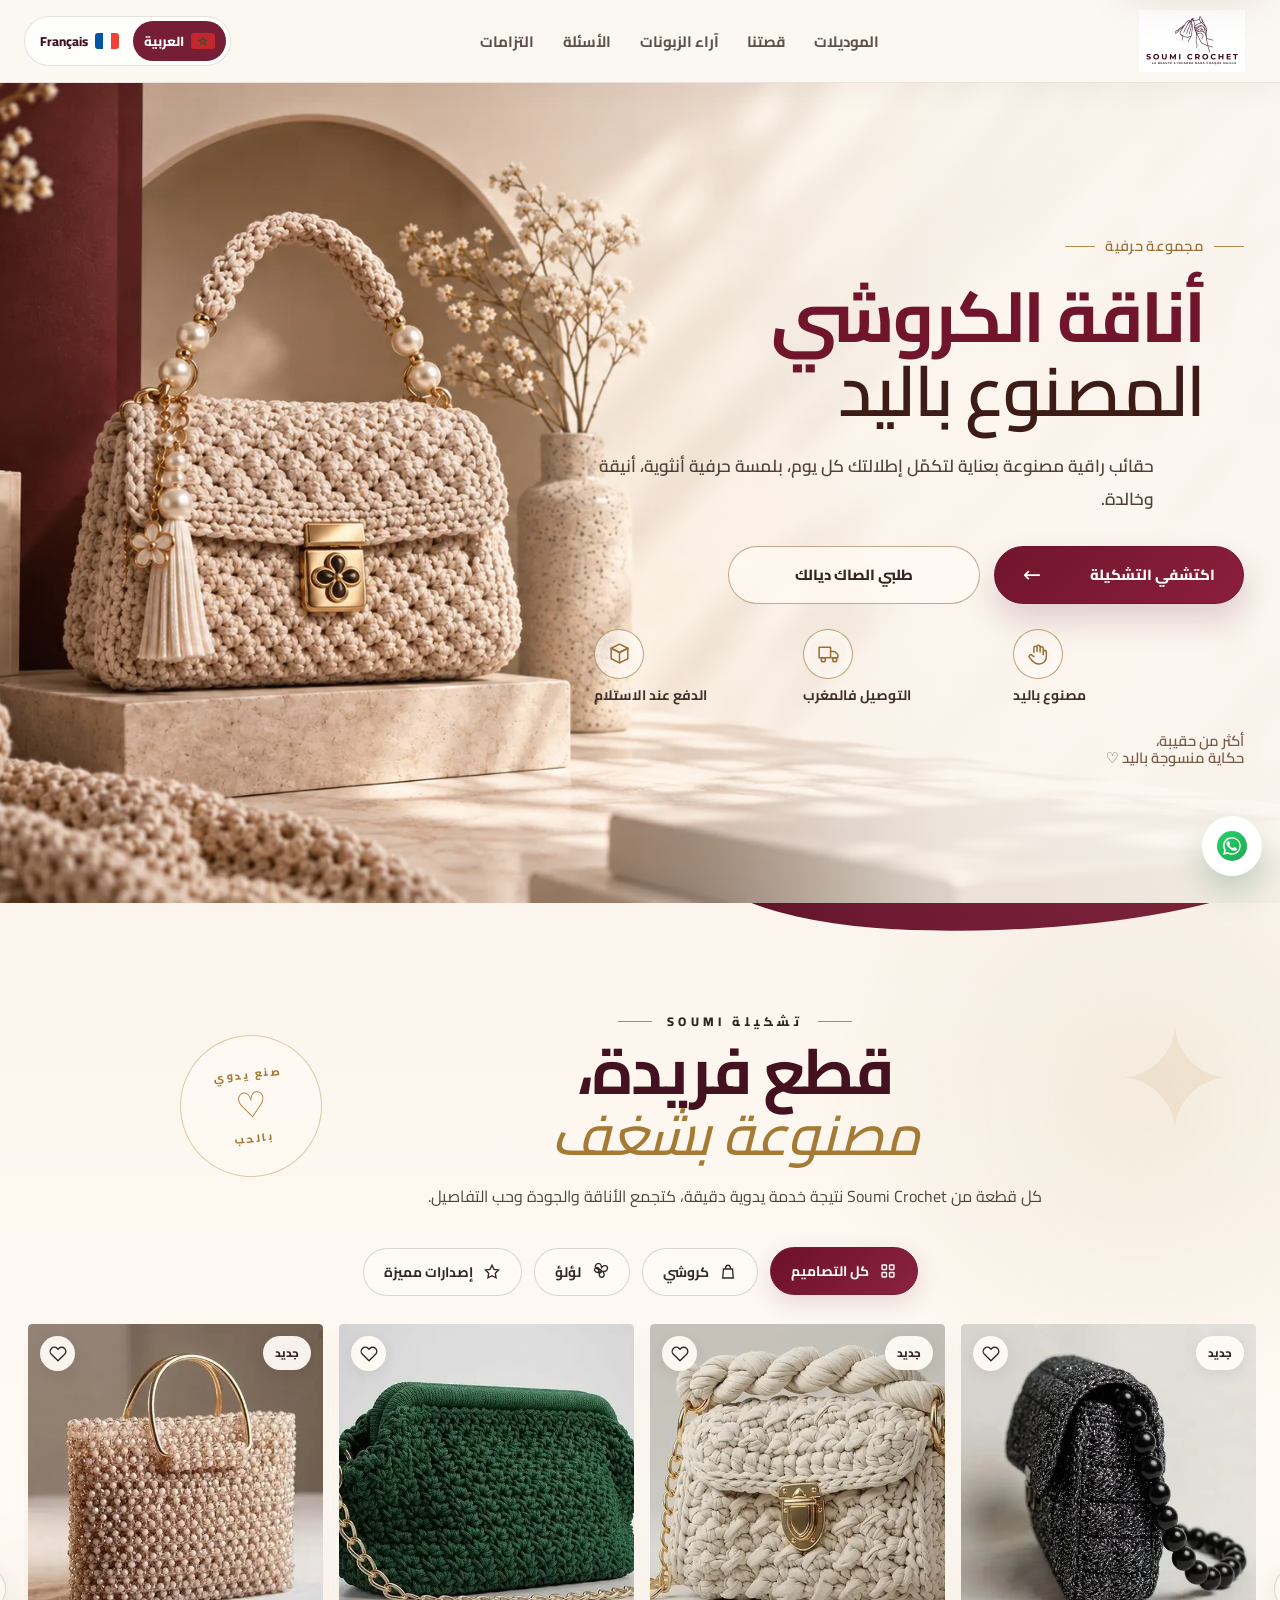
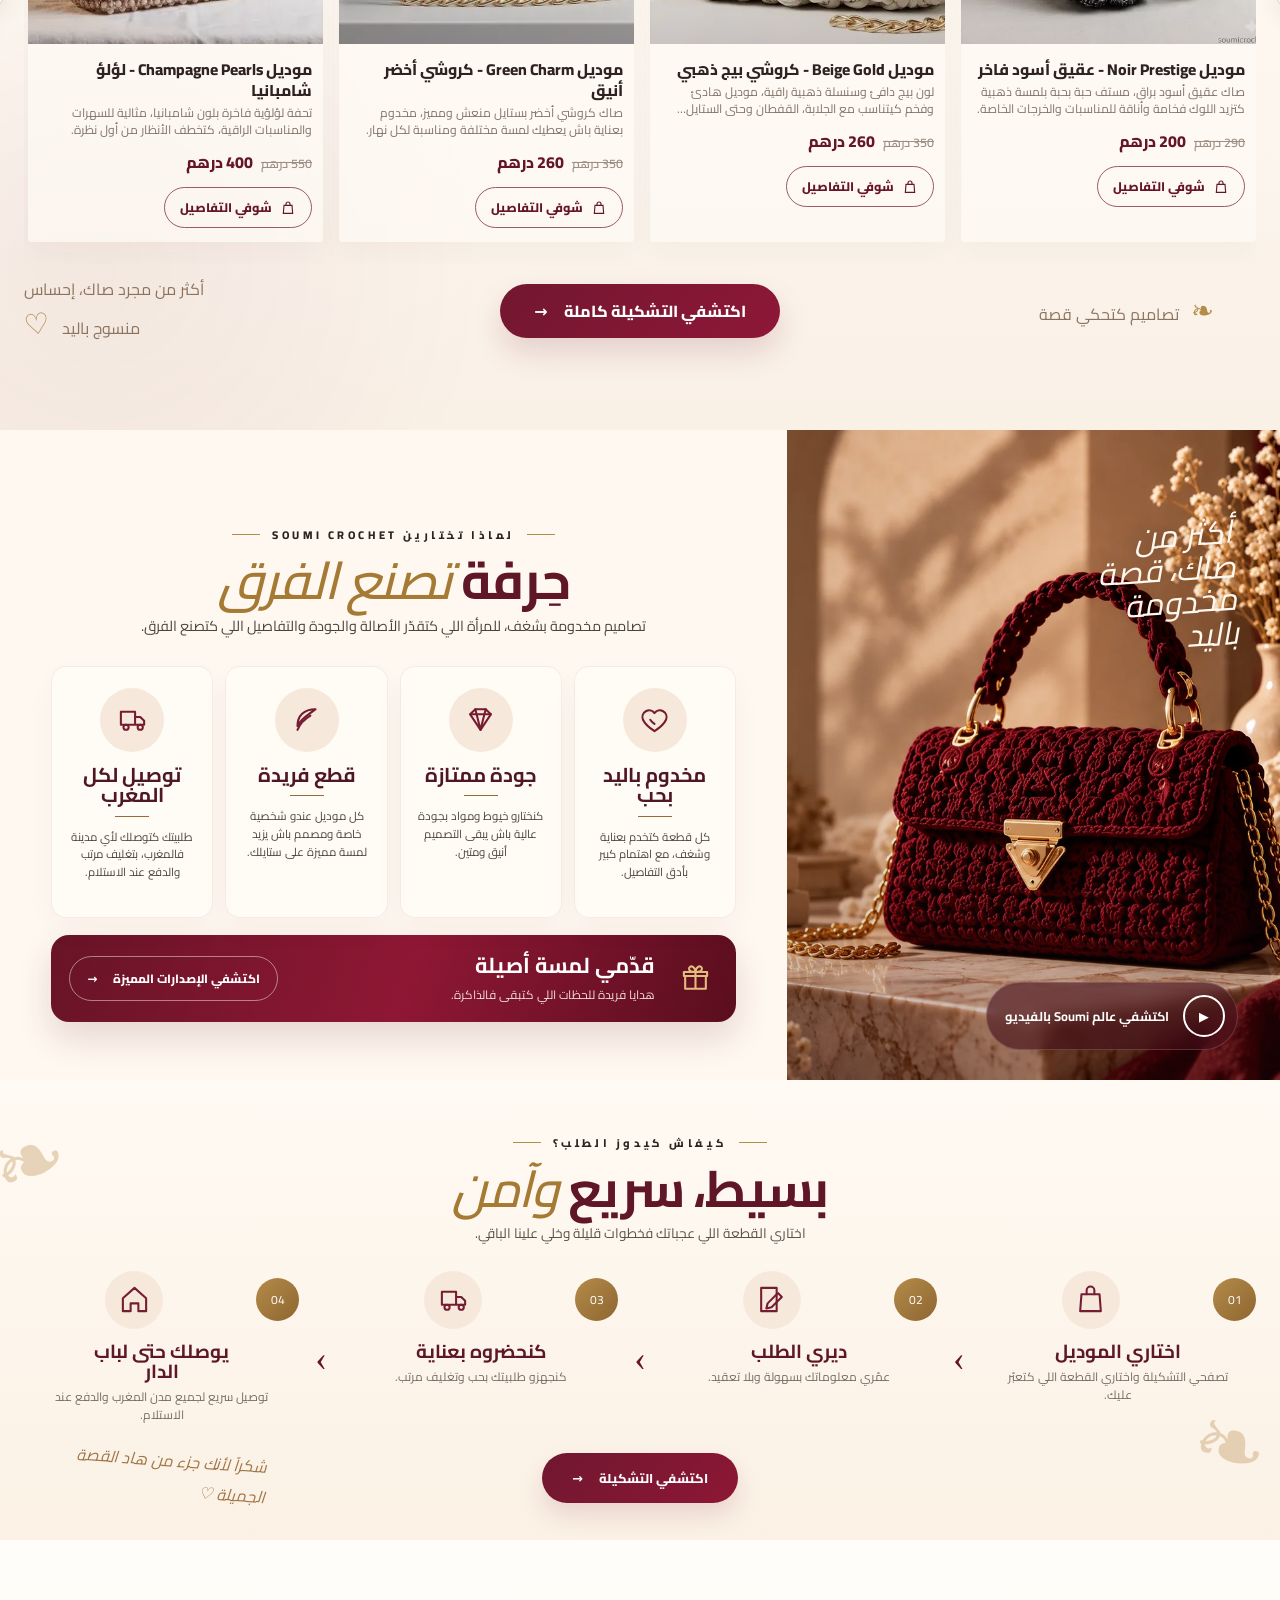
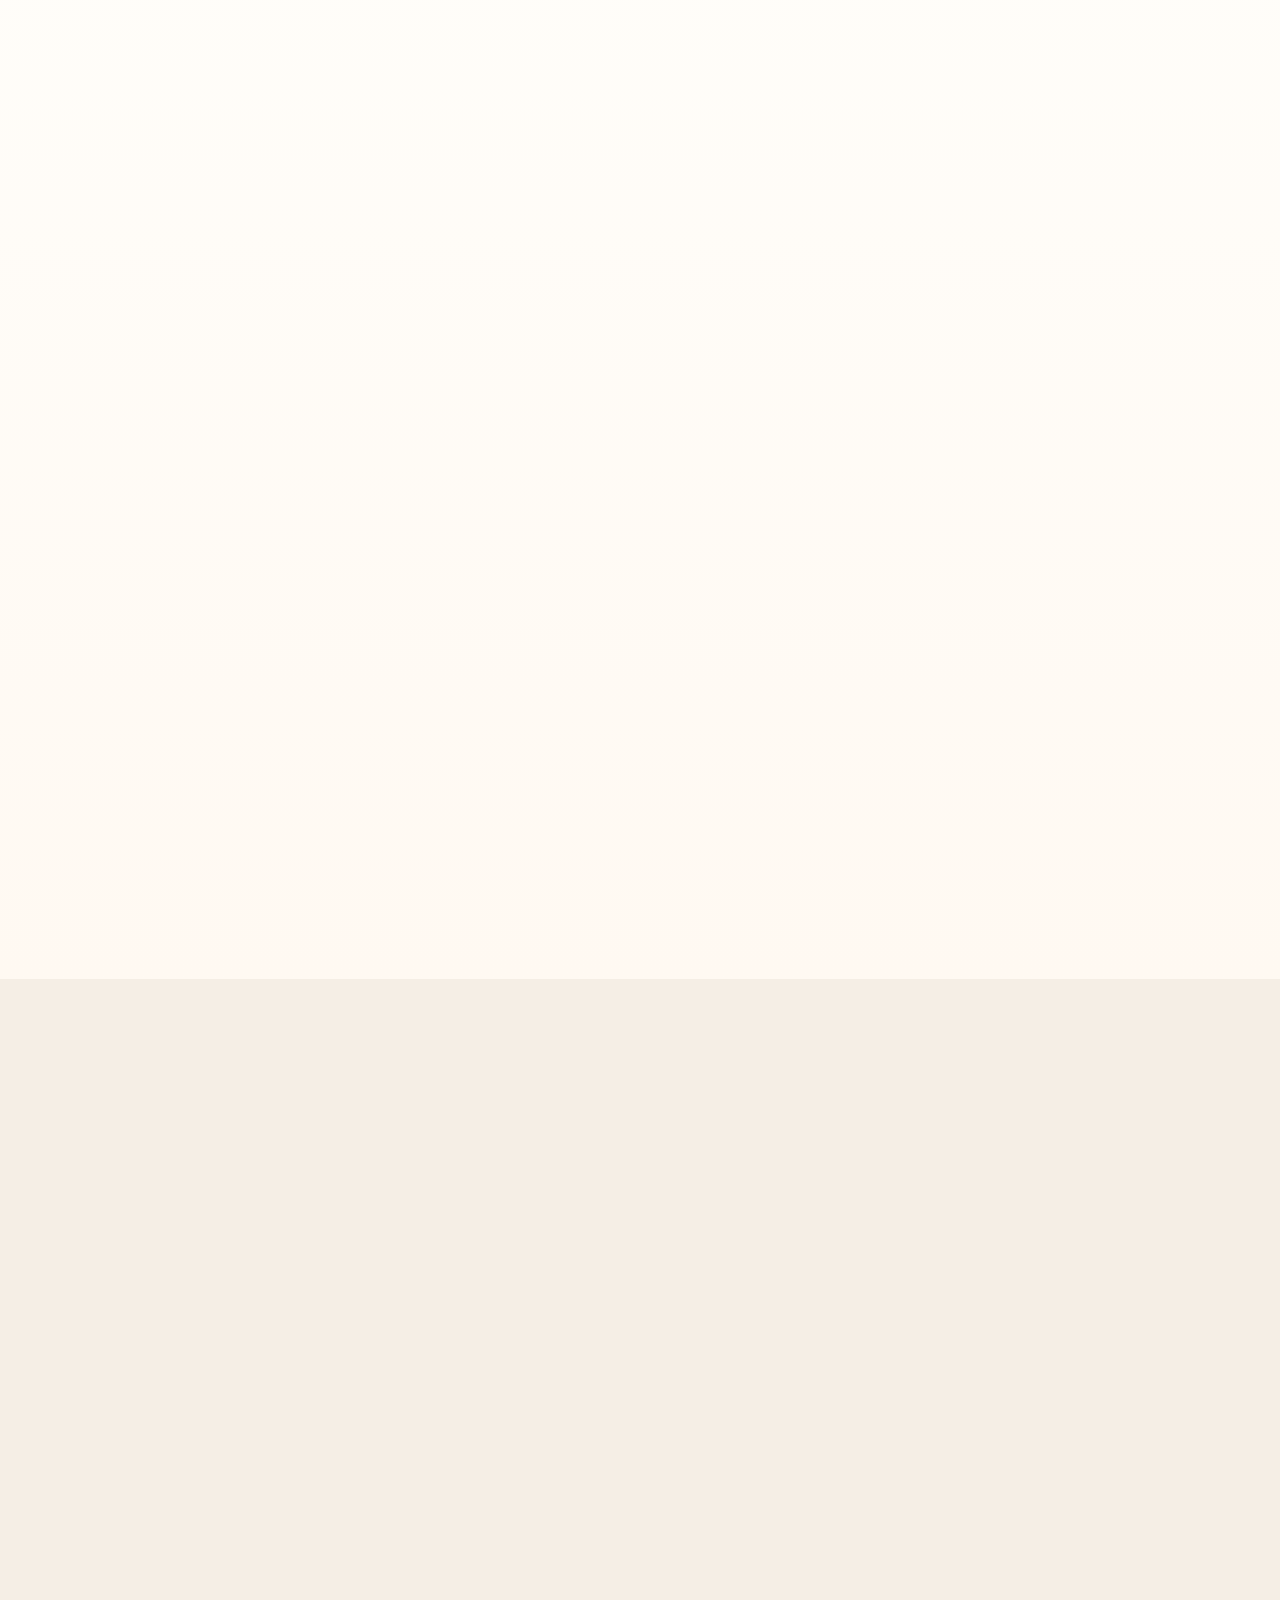
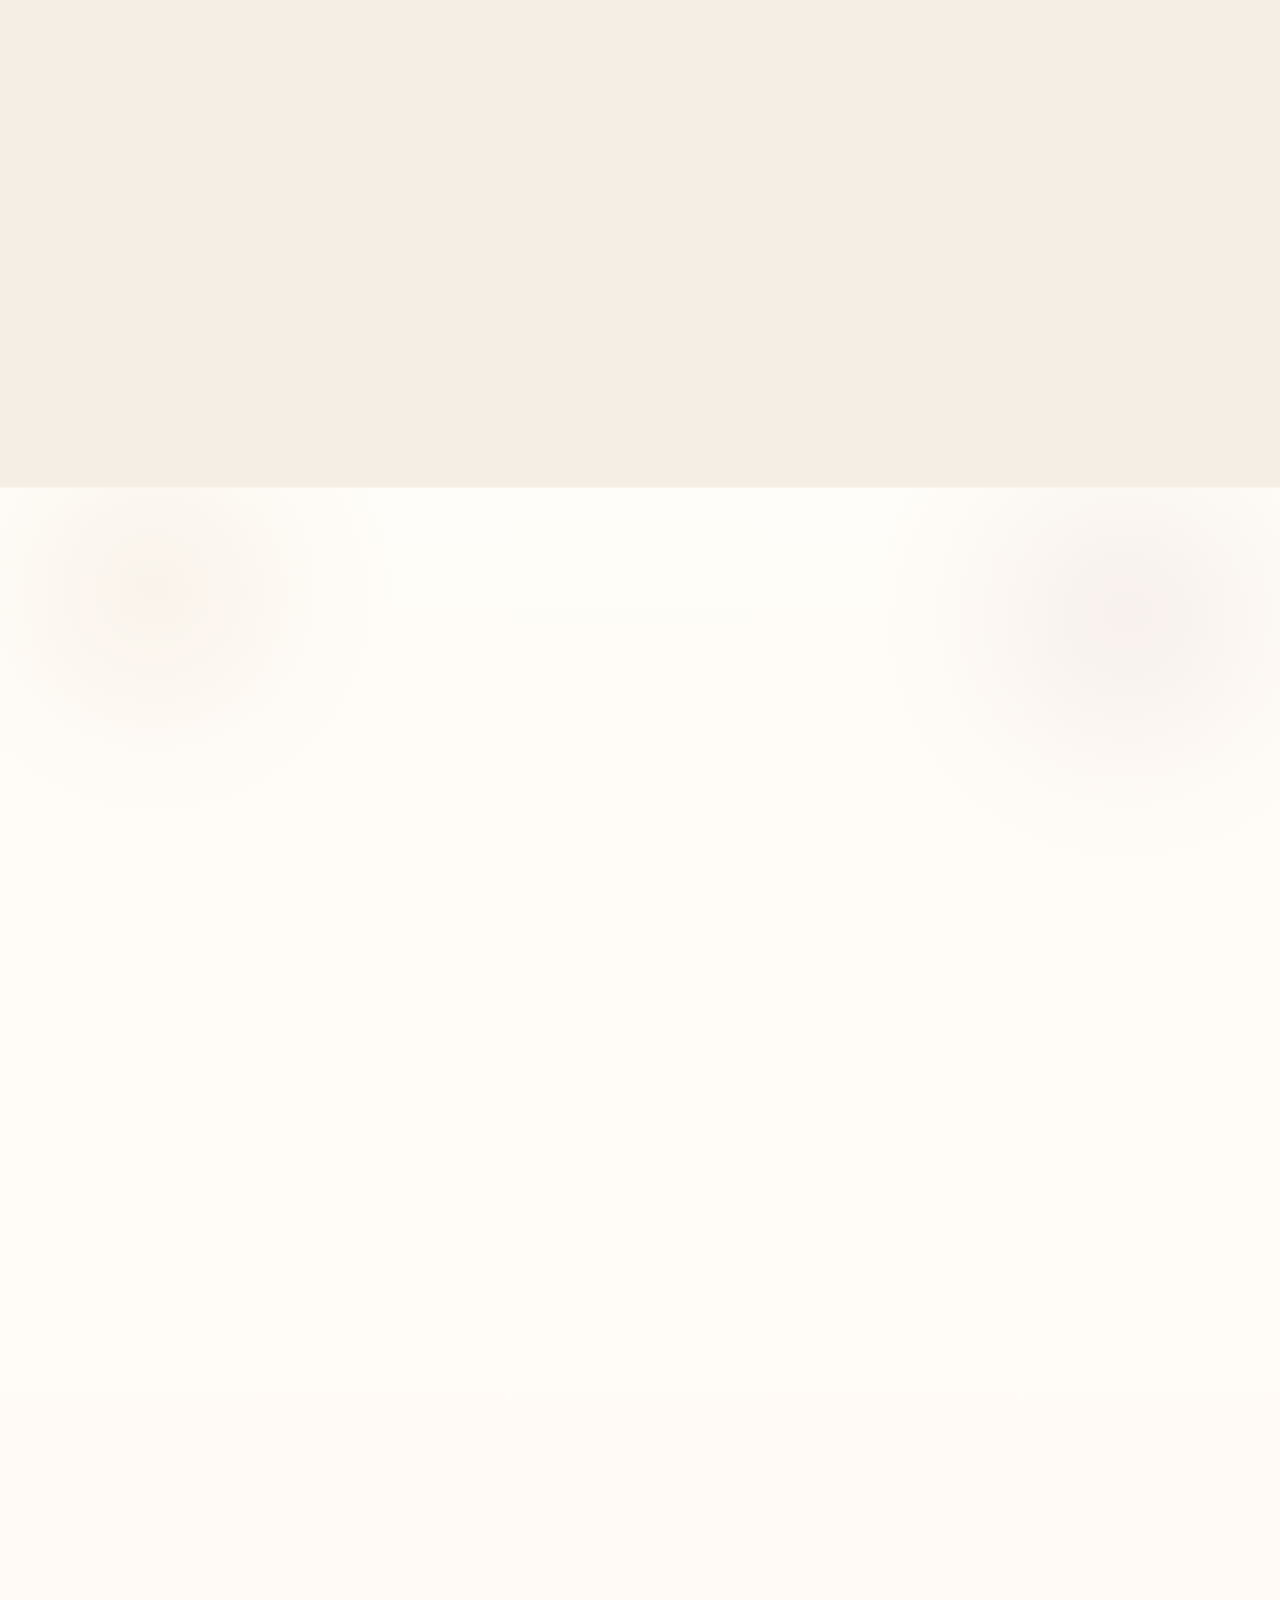
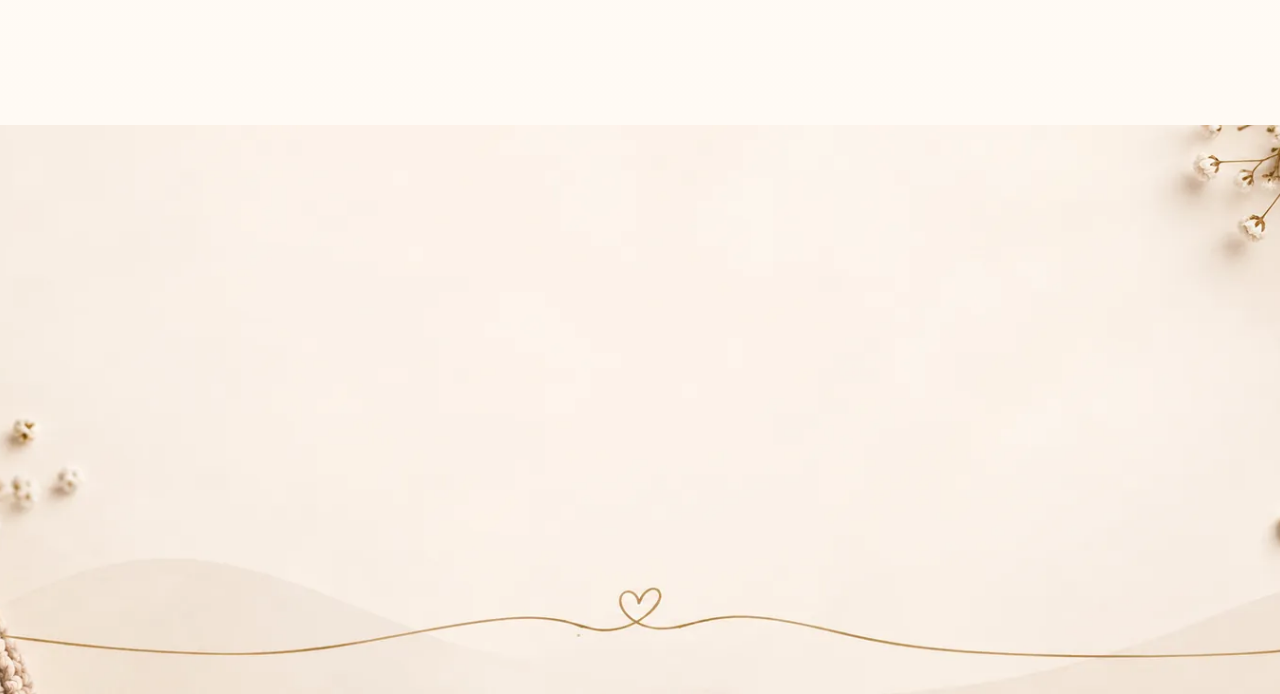
==== commit 4f986ce2: "Add files via upload" ====
--- a/ar/index.html
+++ b/ar/index.html
@@ -28,7 +28,7 @@
 <meta content="اكتشفي حقائب كروشي وعقيق مخدومة باليد في المغرب من Soumi Crochet: موديلات أنيقة، تفاصيل حرفية، الدفع عند الاستلام وتوصيل لجميع المدن." name="twitter:description"/>
 <meta content="https://soumicrochet.store/assets/img/p01/main.webp" name="twitter:image"/>
 <meta content="حقيبة Soumi Crochet مخدومة باليد" name="twitter:image:alt"/>
-<link href="../assets/icons/brand-icon.png" rel="icon" type="image/png"/><link href="../assets/icons/favicon.svg" rel="icon" type="image/svg+xml"/>
+<link href="../assets/icons/brand-icon.png" rel="icon" sizes="64x64" type="image/png"/>
 <link href="../assets/icons/favicon-32.png" rel="icon" sizes="32x32" type="image/png"/>
 <link href="../assets/icons/apple-touch-icon.png" rel="apple-touch-icon"/>
 <link href="../manifest.webmanifest" rel="manifest"/>
@@ -55,7 +55,7 @@
 </div>
 </header>
 <main id="main">
-<section class="hero section" id="home"><picture aria-hidden="true" class="hero-background"><source media="(max-width: 640px)" srcset="../assets/img/hero-mobile.webp" type="image/webp"/><source media="(max-width: 1100px)" srcset="../assets/img/hero-tablet.webp" type="image/webp"/><img alt="" decoding="async" fetchpriority="high" height="1024" src="../assets/img/hero-desktop.webp" width="1536"/></picture><div class="container hero-grid">
+<section class="hero section" id="home"><picture aria-hidden="true" class="hero-background"><source media="(max-width: 640px)" srcset="../assets/img/hero-mobile.webp" type="image/webp"/><source media="(max-width: 1100px)" srcset="../assets/img/hero-tablet.webp" type="image/webp"/><img alt="" decoding="async" fetchpriority="high" height="941" loading="eager" src="../assets/img/hero-desktop.webp" width="1672"/></picture><div class="container hero-grid">
 <div class="hero-copy reveal in-view"><span class="eyebrow hero-eyebrow">مجموعة حرفية</span><h1><span>أناقة الكروشي</span><em>المصنوع باليد</em></h1><p class="lead">حقائب راقية مصنوعة بعناية لتكمّل إطلالتك كل يوم، بلمسة حرفية أنثوية، أنيقة وخالدة.</p>
 <div class="hero-actions"><a class="btn btn-primary" href="#products">اكتشفي التشكيلة <span aria-hidden="true" class="hero-arrow">←</span></a><button class="btn btn-secondary js-open-order" data-order-source="general" type="button">طلبي الصاك ديالك</button></div>
 <div aria-label="ضمانات Soumi Crochet" class="hero-trust"><div class="hero-trust-item"><span class="hero-trust-icon"><svg aria-hidden="true" viewbox="0 0 24 24"><path d="M8.5 11V6.5a1.5 1.5 0 0 1 3 0V10m0 0V5.5a1.5 1.5 0 0 1 3 0V10m0 .5V7a1.5 1.5 0 0 1 3 0v6.2m0-2.2v-.5a1.5 1.5 0 0 1 3 0V15c0 4-2.8 7-7 7h-1.1a6 6 0 0 1-4.5-2L4.3 16a1.7 1.7 0 0 1 2.4-2.4L8.5 15"></path></svg></span><span>مصنوع باليد</span></div><div class="hero-trust-item"><span class="hero-trust-icon"><svg aria-hidden="true" viewbox="0 0 24 24"><path d="M3 6h11v10H3zM14 10h4l3 3v3h-7z"></path><circle cx="7" cy="18" r="2"></circle><circle cx="18" cy="18" r="2"></circle></svg></span><span>التوصيل فالمغرب</span></div><div class="hero-trust-item"><span class="hero-trust-icon"><svg aria-hidden="true" viewbox="0 0 24 24"><path d="m4 7 8-4 8 4-8 4-8-4Z"></path><path d="m4 7 8 4 8-4v10l-8 4-8-4V7Z"></path><path d="M12 11v10"></path></svg></span><span>الدفع عند الاستلام</span></div></div>
@@ -72,7 +72,7 @@
 <div class="carousel-shell collection-carousel-shell"><button aria-label="الموديلات السابقة" class="gallery-arrow gallery-prev" id="galleryPrev" type="button">‹</button><div class="product-carousel" id="productCarousel"><article class="product-card reveal" data-category="pearls" data-product-card="p01" id="product-p01">
 <div class="product-media-wrap">
 <button aria-label="فتح تفاصيل موديل Noir Prestige - عقيق أسود فاخر" class="product-media" data-open-product="p01" type="button">
-<picture><img alt="موديل Noir Prestige - عقيق أسود فاخر" decoding="async" height="1024" loading="lazy" src="../assets/img/p01/main.webp" width="1024"/></picture><span class="product-status">جديد</span>
+<picture><img alt="موديل Noir Prestige - عقيق أسود فاخر" decoding="async" fetchpriority="low" height="540" loading="lazy" src="../assets/img/thumbs/p01.webp" width="540"/></picture><span class="product-status">جديد</span>
 </button>
 <button aria-label="إضافة للمفضلة: موديل Noir Prestige - عقيق أسود فاخر" aria-pressed="false" class="product-favorite" data-favorite-product="p01" type="button"><svg aria-hidden="true" viewbox="0 0 24 24"><path d="M20.8 4.6a5.5 5.5 0 0 0-7.8 0L12 5.6l-1-1a5.5 5.5 0 0 0-7.8 7.8l1 1L12 21l7.8-7.6 1-1a5.5 5.5 0 0 0 0-7.8Z"></path></svg></button>
 </div>
@@ -86,7 +86,7 @@
 <article class="product-card reveal" data-category="crochet" data-product-card="p02" id="product-p02">
 <div class="product-media-wrap">
 <button aria-label="فتح تفاصيل موديل Beige Gold - كروشي بيج ذهبي" class="product-media" data-open-product="p02" type="button">
-<picture><img alt="موديل Beige Gold - كروشي بيج ذهبي" decoding="async" height="1024" loading="lazy" src="../assets/img/p02/3.webp" width="1024"/></picture><span class="product-status">جديد</span>
+<picture><img alt="موديل Beige Gold - كروشي بيج ذهبي" decoding="async" fetchpriority="low" height="540" loading="lazy" src="../assets/img/thumbs/p02.webp" width="540"/></picture><span class="product-status">جديد</span>
 </button>
 <button aria-label="إضافة للمفضلة: موديل Beige Gold - كروشي بيج ذهبي" aria-pressed="false" class="product-favorite" data-favorite-product="p02" type="button"><svg aria-hidden="true" viewbox="0 0 24 24"><path d="M20.8 4.6a5.5 5.5 0 0 0-7.8 0L12 5.6l-1-1a5.5 5.5 0 0 0-7.8 7.8l1 1L12 21l7.8-7.6 1-1a5.5 5.5 0 0 0 0-7.8Z"></path></svg></button>
 </div>
@@ -100,7 +100,7 @@
 <article class="product-card reveal" data-category="crochet" data-product-card="p03" id="product-p03">
 <div class="product-media-wrap">
 <button aria-label="فتح تفاصيل موديل Green Charm - كروشي أخضر أنيق" class="product-media" data-open-product="p03" type="button">
-<picture><img alt="موديل Green Charm - كروشي أخضر أنيق" decoding="async" height="1024" loading="lazy" src="../assets/img/p03/main.webp" width="1024"/></picture>
+<picture><img alt="موديل Green Charm - كروشي أخضر أنيق" decoding="async" fetchpriority="low" height="540" loading="lazy" src="../assets/img/thumbs/p03.webp" width="540"/></picture>
 </button>
 <button aria-label="إضافة للمفضلة: موديل Green Charm - كروشي أخضر أنيق" aria-pressed="false" class="product-favorite" data-favorite-product="p03" type="button"><svg aria-hidden="true" viewbox="0 0 24 24"><path d="M20.8 4.6a5.5 5.5 0 0 0-7.8 0L12 5.6l-1-1a5.5 5.5 0 0 0-7.8 7.8l1 1L12 21l7.8-7.6 1-1a5.5 5.5 0 0 0 0-7.8Z"></path></svg></button>
 </div>
@@ -114,7 +114,7 @@
 <article class="product-card reveal" data-category="pearls special" data-product-card="p04" id="product-p04">
 <div class="product-media-wrap">
 <button aria-label="فتح تفاصيل موديل Champagne Pearls - لؤلؤ شامبانيا" class="product-media" data-open-product="p04" type="button">
-<picture><img alt="موديل Champagne Pearls - لؤلؤ شامبانيا" decoding="async" height="1024" loading="lazy" src="../assets/img/p04/main.webp" width="1024"/></picture><span class="product-status">جديد</span>
+<picture><img alt="موديل Champagne Pearls - لؤلؤ شامبانيا" decoding="async" fetchpriority="low" height="540" loading="lazy" src="../assets/img/thumbs/p04.webp" width="540"/></picture><span class="product-status">جديد</span>
 </button>
 <button aria-label="إضافة للمفضلة: موديل Champagne Pearls - لؤلؤ شامبانيا" aria-pressed="false" class="product-favorite" data-favorite-product="p04" type="button"><svg aria-hidden="true" viewbox="0 0 24 24"><path d="M20.8 4.6a5.5 5.5 0 0 0-7.8 0L12 5.6l-1-1a5.5 5.5 0 0 0-7.8 7.8l1 1L12 21l7.8-7.6 1-1a5.5 5.5 0 0 0 0-7.8Z"></path></svg></button>
 </div>
@@ -128,7 +128,7 @@
 <article class="product-card reveal" data-category="crochet" data-product-card="p05" id="product-p05">
 <div class="product-media-wrap">
 <button aria-label="فتح تفاصيل موديل Black Crochet - كروشي أسود كلاسيكي" class="product-media" data-open-product="p05" type="button">
-<picture><img alt="موديل Black Crochet - كروشي أسود كلاسيكي" decoding="async" height="1024" loading="lazy" src="../assets/img/p05/4.webp" width="1024"/></picture>
+<picture><img alt="موديل Black Crochet - كروشي أسود كلاسيكي" decoding="async" fetchpriority="low" height="540" loading="lazy" src="../assets/img/thumbs/p05.webp" width="540"/></picture>
 </button>
 <button aria-label="إضافة للمفضلة: موديل Black Crochet - كروشي أسود كلاسيكي" aria-pressed="false" class="product-favorite" data-favorite-product="p05" type="button"><svg aria-hidden="true" viewbox="0 0 24 24"><path d="M20.8 4.6a5.5 5.5 0 0 0-7.8 0L12 5.6l-1-1a5.5 5.5 0 0 0-7.8 7.8l1 1L12 21l7.8-7.6 1-1a5.5 5.5 0 0 0 0-7.8Z"></path></svg></button>
 </div>
@@ -142,7 +142,7 @@
 <article class="product-card reveal" data-category="crochet" data-product-card="p06" id="product-p06">
 <div class="product-media-wrap">
 <button aria-label="فتح تفاصيل موديل Mini Noir - صاك أسود صغير" class="product-media" data-open-product="p06" type="button">
-<picture><img alt="موديل Mini Noir - صاك أسود صغير" decoding="async" height="1024" loading="lazy" src="../assets/img/p06/3.webp" width="1024"/></picture>
+<picture><img alt="موديل Mini Noir - صاك أسود صغير" decoding="async" fetchpriority="low" height="540" loading="lazy" src="../assets/img/thumbs/p06.webp" width="540"/></picture>
 </button>
 <button aria-label="إضافة للمفضلة: موديل Mini Noir - صاك أسود صغير" aria-pressed="false" class="product-favorite" data-favorite-product="p06" type="button"><svg aria-hidden="true" viewbox="0 0 24 24"><path d="M20.8 4.6a5.5 5.5 0 0 0-7.8 0L12 5.6l-1-1a5.5 5.5 0 0 0-7.8 7.8l1 1L12 21l7.8-7.6 1-1a5.5 5.5 0 0 0 0-7.8Z"></path></svg></button>
 </div>
@@ -156,7 +156,7 @@
 <article class="product-card reveal" data-category="pearls special" data-product-card="p07" id="product-p07">
 <div class="product-media-wrap">
 <button aria-label="فتح تفاصيل موديل Golden Handle - عقيق أسود بمقبض ذهبي" class="product-media" data-open-product="p07" type="button">
-<picture><img alt="موديل Golden Handle - عقيق أسود بمقبض ذهبي" decoding="async" height="1024" loading="lazy" src="../assets/img/p07/main.webp" width="1024"/></picture>
+<picture><img alt="موديل Golden Handle - عقيق أسود بمقبض ذهبي" decoding="async" fetchpriority="low" height="540" loading="lazy" src="../assets/img/thumbs/p07.webp" width="540"/></picture>
 </button>
 <button aria-label="إضافة للمفضلة: موديل Golden Handle - عقيق أسود بمقبض ذهبي" aria-pressed="false" class="product-favorite" data-favorite-product="p07" type="button"><svg aria-hidden="true" viewbox="0 0 24 24"><path d="M20.8 4.6a5.5 5.5 0 0 0-7.8 0L12 5.6l-1-1a5.5 5.5 0 0 0-7.8 7.8l1 1L12 21l7.8-7.6 1-1a5.5 5.5 0 0 0 0-7.8Z"></path></svg></button>
 </div>
@@ -170,7 +170,7 @@
 <article class="product-card reveal" data-category="crochet" data-product-card="p08" id="product-p08">
 <div class="product-media-wrap">
 <button aria-label="فتح تفاصيل موديل Taupe Luxe - كروشي طوبي فاخر" class="product-media" data-open-product="p08" type="button">
-<picture><img alt="موديل Taupe Luxe - كروشي طوبي فاخر" decoding="async" height="1024" loading="lazy" src="../assets/img/p08/2.webp" width="1024"/></picture>
+<picture><img alt="موديل Taupe Luxe - كروشي طوبي فاخر" decoding="async" fetchpriority="low" height="540" loading="lazy" src="../assets/img/thumbs/p08.webp" width="540"/></picture>
 </button>
 <button aria-label="إضافة للمفضلة: موديل Taupe Luxe - كروشي طوبي فاخر" aria-pressed="false" class="product-favorite" data-favorite-product="p08" type="button"><svg aria-hidden="true" viewbox="0 0 24 24"><path d="M20.8 4.6a5.5 5.5 0 0 0-7.8 0L12 5.6l-1-1a5.5 5.5 0 0 0-7.8 7.8l1 1L12 21l7.8-7.6 1-1a5.5 5.5 0 0 0 0-7.8Z"></path></svg></button>
 </div>
@@ -184,7 +184,7 @@
 <article class="product-card reveal" data-category="crochet" data-product-card="p09" id="product-p09">
 <div class="product-media-wrap">
 <button aria-label="فتح تفاصيل موديل Classic Noir - كروشي أسود راقي" class="product-media" data-open-product="p09" type="button">
-<picture><img alt="موديل Classic Noir - كروشي أسود راقي" decoding="async" height="1024" loading="lazy" src="../assets/img/p09/main.webp" width="1024"/></picture>
+<picture><img alt="موديل Classic Noir - كروشي أسود راقي" decoding="async" fetchpriority="low" height="540" loading="lazy" src="../assets/img/thumbs/p09.webp" width="540"/></picture>
 </button>
 <button aria-label="إضافة للمفضلة: موديل Classic Noir - كروشي أسود راقي" aria-pressed="false" class="product-favorite" data-favorite-product="p09" type="button"><svg aria-hidden="true" viewbox="0 0 24 24"><path d="M20.8 4.6a5.5 5.5 0 0 0-7.8 0L12 5.6l-1-1a5.5 5.5 0 0 0-7.8 7.8l1 1L12 21l7.8-7.6 1-1a5.5 5.5 0 0 0 0-7.8Z"></path></svg></button>
 </div>
@@ -198,7 +198,7 @@
 <article class="product-card reveal" data-category="crochet special" data-product-card="p10" id="product-p10">
 <div class="product-media-wrap">
 <button aria-label="فتح تفاصيل موديل Noir Minaudière - صاك كروشي أسود بقفل ذهبي" class="product-media" data-open-product="p10" type="button">
-<picture><img alt="موديل Noir Minaudière - صاك كروشي أسود بقفل ذهبي" decoding="async" height="1024" loading="lazy" src="../assets/img/p10/3.webp" width="1024"/></picture>
+<picture><img alt="موديل Noir Minaudière - صاك كروشي أسود بقفل ذهبي" decoding="async" fetchpriority="low" height="540" loading="lazy" src="../assets/img/thumbs/p10.webp" width="540"/></picture>
 </button>
 <button aria-label="إضافة للمفضلة: موديل Noir Minaudière - صاك كروشي أسود بقفل ذهبي" aria-pressed="false" class="product-favorite" data-favorite-product="p10" type="button"><svg aria-hidden="true" viewbox="0 0 24 24"><path d="M20.8 4.6a5.5 5.5 0 0 0-7.8 0L12 5.6l-1-1a5.5 5.5 0 0 0-7.8 7.8l1 1L12 21l7.8-7.6 1-1a5.5 5.5 0 0 0 0-7.8Z"></path></svg></button>
 </div>
@@ -212,7 +212,7 @@
 <article class="product-card reveal" data-category="pearls" data-product-card="p11" id="product-p11">
 <div class="product-media-wrap">
 <button aria-label="فتح تفاصيل موديل Pearl Basket - عقيق أبيض وأسود" class="product-media" data-open-product="p11" type="button">
-<picture><img alt="موديل Pearl Basket - عقيق أبيض وأسود" decoding="async" height="1024" loading="lazy" src="../assets/img/p11/main.webp" width="1024"/></picture>
+<picture><img alt="موديل Pearl Basket - عقيق أبيض وأسود" decoding="async" fetchpriority="low" height="540" loading="lazy" src="../assets/img/thumbs/p11.webp" width="540"/></picture>
 </button>
 <button aria-label="إضافة للمفضلة: موديل Pearl Basket - عقيق أبيض وأسود" aria-pressed="false" class="product-favorite" data-favorite-product="p11" type="button"><svg aria-hidden="true" viewbox="0 0 24 24"><path d="M20.8 4.6a5.5 5.5 0 0 0-7.8 0L12 5.6l-1-1a5.5 5.5 0 0 0-7.8 7.8l1 1L12 21l7.8-7.6 1-1a5.5 5.5 0 0 0 0-7.8Z"></path></svg></button>
 </div>
@@ -226,7 +226,7 @@
 <article class="product-card reveal" data-category="crochet" data-product-card="p12" id="product-p12">
 <div class="product-media-wrap">
 <button aria-label="فتح تفاصيل موديل Ivory Tassel - كروشي عاجي بشرّابة" class="product-media" data-open-product="p12" type="button">
-<picture><img alt="موديل Ivory Tassel - كروشي عاجي بشرّابة" decoding="async" height="1024" loading="lazy" src="../assets/img/p12/3.webp" width="1024"/></picture>
+<picture><img alt="موديل Ivory Tassel - كروشي عاجي بشرّابة" decoding="async" fetchpriority="low" height="540" loading="lazy" src="../assets/img/thumbs/p12.webp" width="540"/></picture>
 </button>
 <button aria-label="إضافة للمفضلة: موديل Ivory Tassel - كروشي عاجي بشرّابة" aria-pressed="false" class="product-favorite" data-favorite-product="p12" type="button"><svg aria-hidden="true" viewbox="0 0 24 24"><path d="M20.8 4.6a5.5 5.5 0 0 0-7.8 0L12 5.6l-1-1a5.5 5.5 0 0 0-7.8 7.8l1 1L12 21l7.8-7.6 1-1a5.5 5.5 0 0 0 0-7.8Z"></path></svg></button>
 </div>
@@ -244,7 +244,7 @@
 <div class="soumi-values-content"><header class="soumi-values-head reveal"><span class="soumi-section-eyebrow"><i></i>لماذا تختارين SOUMI CROCHET<i></i></span><h2>حِرفة <em>تصنع الفرق</em></h2><p>تصاميم مخدومة بشغف، للمرأة اللي كتقدّر الأصالة والجودة والتفاصيل اللي كتصنع الفرق.</p></header><div class="soumi-values-grid reveal"><article class="soumi-value-card"><span class="soumi-value-icon"><svg aria-hidden="true" viewbox="0 0 24 24"><path d="M12 21s-7-4.5-9-9a5.2 5.2 0 0 1 9-5 5.2 5.2 0 0 1 9 5c-2 4.5-9 9-9 9Z"></path><path d="M8.7 12.2c.8 1.2 1.9 2.3 3.3 3.2"></path></svg></span><h3>مخدوم باليد بحب</h3><i></i><p>كل قطعة كتخدم بعناية وشغف، مع اهتمام كبير بأدق التفاصيل.</p></article><article class="soumi-value-card"><span class="soumi-value-icon"><svg aria-hidden="true" viewbox="0 0 24 24"><path d="m4 8 4-4h8l4 4-8 12L4 8Z"></path><path d="M4 8h16M8 4l4 16 4-16"></path></svg></span><h3>جودة ممتازة</h3><i></i><p>كنختارو خيوط ومواد بجودة عالية باش يبقى التصميم أنيق ومتين.</p></article><article class="soumi-value-card"><span class="soumi-value-icon"><svg aria-hidden="true" viewbox="0 0 24 24"><path d="M19 4C10 4 5 9 5 17c4-7 8-8 14-13Z"></path><path d="M5 20c2-5 5-8 10-11"></path></svg></span><h3>قطع فريدة</h3><i></i><p>كل موديل عندو شخصية خاصة ومصمم باش يزيد لمسة مميزة على ستايلك.</p></article><article class="soumi-value-card"><span class="soumi-value-icon"><svg aria-hidden="true" viewbox="0 0 24 24"><path d="M3 6h11v10H3zM14 10h4l3 3v3h-7z"></path><circle cx="7" cy="18" r="2"></circle><circle cx="18" cy="18" r="2"></circle></svg></span><h3>توصيل لكل المغرب</h3><i></i><p>طلبيتك كتوصلك لأي مدينة فالمغرب، بتغليف مرتب والدفع عند الاستلام.</p></article></div><div class="soumi-gift-banner reveal"><span class="soumi-gift-icon"><svg aria-hidden="true" viewbox="0 0 24 24"><path d="M4 10h16v10H4zM3 7h18v3H3zM12 7v13"></path><path d="M12 7C9 7 7 6 7 4.5S8.5 2 10 3c1 .7 2 2.3 2 4ZM12 7c3 0 5-1 5-2.5S15.5 2 14 3c-1 .7-2 2.3-2 4Z"></path></svg></span><div><h3>قدّمي لمسة أصيلة</h3><p>هدايا فريدة للحظات اللي كتبقى فالذاكرة.</p></div><a href="#products">اكتشفي الإصدارات المميزة<span aria-hidden="true">→</span></a></div></div>
 </section>
 <section class="soumi-process-section" id="process"><div class="container"><header class="soumi-process-head reveal"><span class="soumi-section-eyebrow"><i></i>كيفاش كيدوز الطلب؟<i></i></span><h2>بسيط، سريع <em>وآمن</em></h2><p>اختاري القطعة اللي عجباتك فخطوات قليلة وخلي علينا الباقي.</p></header><div class="soumi-process-grid reveal"><article class="soumi-process-step"><div class="soumi-step-head"><span class="soumi-step-number">01</span><span class="soumi-step-icon"><svg aria-hidden="true" viewbox="0 0 24 24"><path d="M5 8h14l1 13H4L5 8Z"></path><path d="M9 8V5a3 3 0 0 1 6 0v3"></path></svg></span></div><h3>اختاري الموديل</h3><p>تصفحي التشكيلة واختاري القطعة اللي كتعبّر عليك.</p></article><span aria-hidden="true" class="soumi-process-arrow">›</span><article class="soumi-process-step"><div class="soumi-step-head"><span class="soumi-step-number">02</span><span class="soumi-step-icon"><svg aria-hidden="true" viewbox="0 0 24 24"><path d="M4 3h12v18H4z"></path><path d="m9 15 8-8 3 3-8 8-4 1 1-4Z"></path></svg></span></div><h3>ديري الطلب</h3><p>عمّري معلوماتك بسهولة وبلا تعقيد.</p></article><span aria-hidden="true" class="soumi-process-arrow">›</span><article class="soumi-process-step"><div class="soumi-step-head"><span class="soumi-step-number">03</span><span class="soumi-step-icon"><svg aria-hidden="true" viewbox="0 0 24 24"><path d="M3 6h11v10H3zM14 10h4l3 3v3h-7z"></path><circle cx="7" cy="18" r="2"></circle><circle cx="18" cy="18" r="2"></circle></svg></span></div><h3>كنحضروه بعناية</h3><p>كنجهزو طلبيتك بحب وتغليف مرتب.</p></article><span aria-hidden="true" class="soumi-process-arrow">›</span><article class="soumi-process-step"><div class="soumi-step-head"><span class="soumi-step-number">04</span><span class="soumi-step-icon"><svg aria-hidden="true" viewbox="0 0 24 24"><path d="m3 11 9-8 9 8v10h-6v-6H9v6H3V11Z"></path></svg></span></div><h3>يوصلك حتى لباب الدار</h3><p>توصيل سريع لجميع مدن المغرب والدفع عند الاستلام.</p></article></div><div class="soumi-process-footer reveal"><a class="soumi-process-cta" href="#products">اكتشفي التشكيلة<span aria-hidden="true">→</span></a><span class="soumi-process-thanks">شكراً لأنك جزء من هاد القصة الجميلة ♡</span></div></div></section>
-<section class="section compact-mobile reviews-showcase" id="reviews"><div class="container"><header class="reviews-showcase-head reveal"><span class="soumi-section-eyebrow"><i></i>آراء الزبونات<i></i></span><h2>كلامكم <em>كيعني لينا بزاف</em></h2><p>سمعي تجارب الزبونات ديالنا وشوفي آخر الآراء على Soumi Crochet.</p></header><div class="review-subhead reveal"><span aria-hidden="true" class="review-subhead-icon">♩</span><div><h3>آخر الآراء الصوتية</h3><p>رسائل حقيقية من زبوناتنا</p></div></div><div class="audio-reviews-track"><article class="audio-review-card reveal" data-audio-card=""><div class="audio-player"><button aria-label="تشغيل رأي فاطمة الصوتي" class="audio-play" data-audio-play="" type="button"><span aria-hidden="true">▶</span></button><div aria-hidden="true" class="audio-wave"><i></i><i></i><i></i><i></i><i></i><i></i><i></i><i></i><i></i><i></i><i></i><i></i><i></i><i></i><i></i><i></i><i></i><i></i><i></i><i></i><i></i><i></i></div><span class="audio-time" data-audio-time="">0:00</span><audio preload="metadata" src="../assets/audio/review-1.ogg"></audio></div><h3>فاطمة</h3><p>الدار البيضاء</p></article><article class="audio-review-card reveal" data-audio-card=""><div class="audio-player"><button aria-label="تشغيل رأي إيمان الصوتي" class="audio-play" data-audio-play="" type="button"><span aria-hidden="true">▶</span></button><div aria-hidden="true" class="audio-wave"><i></i><i></i><i></i><i></i><i></i><i></i><i></i><i></i><i></i><i></i><i></i><i></i><i></i><i></i><i></i><i></i><i></i><i></i><i></i><i></i><i></i><i></i></div><span class="audio-time" data-audio-time="">0:00</span><audio preload="metadata" src="../assets/audio/review-2.ogg"></audio></div><h3>إيمان</h3><p>الرباط</p></article><article class="audio-review-card reveal" data-audio-card=""><div class="audio-player"><button aria-label="تشغيل رأي سلمى الصوتي" class="audio-play" data-audio-play="" type="button"><span aria-hidden="true">▶</span></button><div aria-hidden="true" class="audio-wave"><i></i><i></i><i></i><i></i><i></i><i></i><i></i><i></i><i></i><i></i><i></i><i></i><i></i><i></i><i></i><i></i><i></i><i></i><i></i><i></i><i></i><i></i></div><span class="audio-time" data-audio-time="">0:00</span><audio preload="metadata" src="../assets/audio/review-3.ogg"></audio></div><h3>سلمى</h3><p>مراكش</p></article><article class="audio-review-card reveal" data-audio-card=""><div class="audio-player"><button aria-label="تشغيل رأي نادية الصوتي" class="audio-play" data-audio-play="" type="button"><span aria-hidden="true">▶</span></button><div aria-hidden="true" class="audio-wave"><i></i><i></i><i></i><i></i><i></i><i></i><i></i><i></i><i></i><i></i><i></i><i></i><i></i><i></i><i></i><i></i><i></i><i></i><i></i><i></i><i></i><i></i></div><span class="audio-time" data-audio-time="">0:00</span><audio preload="metadata" src="../assets/audio/review-4.ogg"></audio></div><h3>نادية</h3><p>طنجة</p></article></div><div class="review-subhead written-title reveal"><span aria-hidden="true" class="review-subhead-icon">✎</span><div><h3>آخر الآراء المكتوبة</h3><p>أحدث 4 آراء منشورة</p></div></div><div aria-live="polite" class="written-reviews-track" id="writtenReviewPreview"><article class="written-review-empty">جاري تحميل الآراء…</article></div><div class="reviews-actions reveal"><button class="review-primary-action" id="openReviewModalBtn" type="button"><span aria-hidden="true">＋</span>زيدي رأيك <b aria-hidden="true">←</b></button><button class="review-secondary-action" hidden="" id="openAllReviewsBtn" type="button"><span aria-hidden="true">☷</span>شوفي جميع الآراء <span id="allReviewsButtonCount"></span><b aria-hidden="true">←</b></button></div><div class="reviews-trust reveal"><span>♡ <b>رأيك مهم</b><small>كيعاوننا نطورو الخدمة</small></span><span>✓ <b>آراء موثوقة</b><small>من زبونات حقيقيات</small></span><span>⌁ <b>تجارب صادقة</b><small>مكتوبة أو صوتية</small></span></div></div></section>
+<section class="section compact-mobile reviews-showcase" id="reviews"><div class="container"><header class="reviews-showcase-head reveal"><span class="soumi-section-eyebrow"><i></i>آراء الزبونات<i></i></span><h2>كلامكم <em>كيعني لينا بزاف</em></h2><p>سمعي تجارب الزبونات ديالنا وشوفي آخر الآراء على Soumi Crochet.</p></header><div class="review-subhead reveal"><span aria-hidden="true" class="review-subhead-icon">♩</span><div><h3>آخر الآراء الصوتية</h3><p>رسائل حقيقية من زبوناتنا</p></div></div><div class="audio-reviews-track"><article class="audio-review-card reveal" data-audio-card=""><div class="audio-player"><button aria-label="تشغيل رأي فاطمة الصوتي" class="audio-play" data-audio-play="" type="button"><span aria-hidden="true">▶</span></button><div aria-hidden="true" class="audio-wave"><i></i><i></i><i></i><i></i><i></i><i></i><i></i><i></i><i></i><i></i><i></i><i></i></div><span class="audio-time" data-audio-time="">0:25</span><audio preload="none" src="../assets/audio/review-1.ogg"></audio></div><h3>فاطمة</h3><p>الدار البيضاء</p></article><article class="audio-review-card reveal" data-audio-card=""><div class="audio-player"><button aria-label="تشغيل رأي إيمان الصوتي" class="audio-play" data-audio-play="" type="button"><span aria-hidden="true">▶</span></button><div aria-hidden="true" class="audio-wave"><i></i><i></i><i></i><i></i><i></i><i></i><i></i><i></i><i></i><i></i><i></i><i></i></div><span class="audio-time" data-audio-time="">0:39</span><audio preload="none" src="../assets/audio/review-2.ogg"></audio></div><h3>إيمان</h3><p>الرباط</p></article><article class="audio-review-card reveal" data-audio-card=""><div class="audio-player"><button aria-label="تشغيل رأي سلمى الصوتي" class="audio-play" data-audio-play="" type="button"><span aria-hidden="true">▶</span></button><div aria-hidden="true" class="audio-wave"><i></i><i></i><i></i><i></i><i></i><i></i><i></i><i></i><i></i><i></i><i></i><i></i></div><span class="audio-time" data-audio-time="">0:47</span><audio preload="none" src="../assets/audio/review-3.ogg"></audio></div><h3>سلمى</h3><p>مراكش</p></article><article class="audio-review-card reveal" data-audio-card=""><div class="audio-player"><button aria-label="تشغيل رأي نادية الصوتي" class="audio-play" data-audio-play="" type="button"><span aria-hidden="true">▶</span></button><div aria-hidden="true" class="audio-wave"><i></i><i></i><i></i><i></i><i></i><i></i><i></i><i></i><i></i><i></i><i></i><i></i></div><span class="audio-time" data-audio-time="">0:28</span><audio preload="none" src="../assets/audio/review-4.ogg"></audio></div><h3>نادية</h3><p>طنجة</p></article></div><div class="review-subhead written-title reveal"><span aria-hidden="true" class="review-subhead-icon">✎</span><div><h3>آخر الآراء المكتوبة</h3><p>أحدث 4 آراء منشورة</p></div></div><div aria-live="polite" class="written-reviews-track" id="writtenReviewPreview"><article class="written-review-empty">جاري تحميل الآراء…</article></div><div class="reviews-actions reveal"><button class="review-primary-action" id="openReviewModalBtn" type="button"><span aria-hidden="true">＋</span>زيدي رأيك <b aria-hidden="true">←</b></button><button class="review-secondary-action" hidden="" id="openAllReviewsBtn" type="button"><span aria-hidden="true">☷</span>شوفي جميع الآراء <span id="allReviewsButtonCount"></span><b aria-hidden="true">←</b></button></div><div class="reviews-trust reveal"><span>♡ <b>رأيك مهم</b><small>كيعاوننا نطورو الخدمة</small></span><span>✓ <b>آراء موثوقة</b><small>من زبونات حقيقيات</small></span><span>⌁ <b>تجارب صادقة</b><small>مكتوبة أو صوتية</small></span></div></div></section>
 <section class="section compact-mobile faq-showcase" id="faq"><div class="container"><header class="faq-showcase-head reveal"><span class="soumi-section-eyebrow"><i></i>الأسئلة الشائعة<i></i></span><h2>أسئلة <em>كتطرحو بزاف</em></h2><p>كلشي اللي خاصك تعرفي على الموديلات، الطلب والتوصيل.</p></header><div class="faq-showcase-grid reveal"><details class="faq-item" open=""><summary><span class="faq-icon"><svg aria-hidden="true" viewbox="0 0 24 24"><path d="M3 6h11v10H3zM14 10h4l3 3v3h-7z"></path><circle cx="7" cy="18" r="2"></circle><circle cx="18" cy="18" r="2"></circle></svg></span><strong>واش كتوصّلو لجميع مدن المغرب؟</strong><i aria-hidden="true"></i></summary><div class="faq-answer"><div class="faq-answer-inner"><p>نعم. كنوصلو لمختلف المدن المغربية، والتوصيل كياخد غالباً بين 24 و48 ساعة. الموزع كيتاصل بيك قبل ما يوصل.</p><small>الدار البيضاء، الرباط، مراكش، فاس، طنجة، أكادير، وجدة… ومدن أخرى.</small></div></div></details><details class="faq-item"><summary><span class="faq-icon"><svg aria-hidden="true" viewbox="0 0 24 24"><rect height="14" rx="2" width="18" x="3" y="5"></rect><path d="M3 9h18M7 15h4"></path></svg></span><strong>واش كاين الدفع عند الاستلام؟</strong><i aria-hidden="true"></i></summary><div class="faq-answer"><div class="faq-answer-inner"><p>نعم. ما كاين حتى أداء مسبق، وكتخلصي ملي توصلك الطلبية حسب شروط المتجر.</p></div></div></details><details class="faq-item"><summary><span class="faq-icon"><svg aria-hidden="true" viewbox="0 0 24 24"><circle cx="12" cy="12" r="9"></circle><path d="M12 7v5l3 2"></path></svg></span><strong>شحال كياخد التوصيل؟</strong><i aria-hidden="true"></i></summary><div class="faq-answer"><div class="faq-answer-inner"><p>التوصيل كياخد بين 24 و48 ساعة كحد أقصى حسب المدينة وظروف النقل.</p></div></div></details><details class="faq-item"><summary><span class="faq-icon"><svg aria-hidden="true" viewbox="0 0 24 24"><path d="M4 20l4.2-1 10-10a2.2 2.2 0 0 0-3.1-3.1l-10 10L4 20Z"></path><path d="m13.7 7.3 3 3"></path></svg></span><strong>واش نقدر نطلب تعديل فشي موديل؟</strong><i aria-hidden="true"></i></summary><div class="faq-answer"><div class="faq-answer-inner"><p>تواصلي معنا على واتساب وشرحي لينا الفكرة. غنأكدولك واش ممكنة حسب الموديل والتوفر.</p></div></div></details><details class="faq-item"><summary><span class="faq-icon"><svg aria-hidden="true" viewbox="0 0 24 24"><circle cx="12" cy="12" r="8"></circle><path d="M6 8c4 1 7 4 9 9M8 5c3 2 6 5 8 9M5 13c4-2 9-2 14 0M7 17c3-2 7-3 11-2"></path></svg></span><strong>شنو المواد اللي كتستعملو؟</strong><i aria-hidden="true"></i></summary><div class="faq-answer"><div class="faq-answer-inner"><p>الموديلات كتعتمد أساساً على خيوط الكروشي، العقيق والإكسسوارات الزخرفية المختارة حسب كل تصميم.</p></div></div></details><details class="faq-item"><summary><span class="faq-icon"><svg aria-hidden="true" viewbox="0 0 24 24"><path d="M5 8h14l-1 11H6L5 8Z"></path><path d="M4 5c2 0 2 2 4 2s2-2 4-2 2 2 4 2 2-2 4-2"></path></svg></span><strong>كيفاش نحافظ على صاك الكروشي؟</strong><i aria-hidden="true"></i></summary><div class="faq-answer"><div class="faq-answer-inner"><p>بعديه على الرطوبة والغسيل القوي، ونظفي البقع بلطف وخزنيه فبلاصة نقية وبعيدة على الغبرة.</p></div></div></details><details class="faq-item"><summary><span class="faq-icon"><svg aria-hidden="true" viewbox="0 0 24 24"><path d="M20.5 11.6a8.5 8.5 0 0 1-12.6 7.5L3 20.5l1.5-4.7A8.5 8.5 0 1 1 20.5 11.6Z"></path><path d="M8.5 8.2c.5 3.5 3.2 6.2 6.7 6.8l1.2-1.4 2 .9c-.5 2-2 3-4 2.6-4.4-.8-7.9-4.3-8.7-8.7-.4-2 .6-3.5 2.6-4l.9 2-1.4 1.2.7.6Z"></path></svg></span><strong>كيفاش نطلب عن طريق واتساب؟</strong><i aria-hidden="true"></i></summary><div class="faq-answer"><div class="faq-answer-inner"><p>صيفطي لينا اسم الموديل اللي عجبك على واتساب، ومن بعد كنأكدو معاك معلومات الطلب والتوصيل.</p></div></div></details><details class="faq-item"><summary><span class="faq-icon"><svg aria-hidden="true" viewbox="0 0 24 24"><path d="M4 8h12l-3-3M16 8l-3 3"></path><path d="M20 16H8l3 3M8 16l3-3"></path></svg></span><strong>واش نقدر نبدل أو نرجع الطلبية؟</strong><i aria-hidden="true"></i></summary><div class="faq-answer"><div class="faq-answer-inner"><p>نعم. كاينة ضمانة 7 أيام. إلا كان مشكل فاللون، التصميم أو عيب فالصناعة تواصلي معنا بسرعة باش ننظمو التبديل حسب السياسة الحالية.</p></div></div></details></div><div class="faq-help reveal"><span aria-hidden="true" class="faq-help-icon"><svg aria-hidden="true" viewbox="0 0 24 24"><path d="M4 13v-2a8 8 0 0 1 16 0v2"></path><path d="M4 13h2a2 2 0 0 1 2 2v3H6a2 2 0 0 1-2-2v-3ZM20 13h-2a2 2 0 0 0-2 2v3h2a2 2 0 0 0 2-2v-3Z"></path><path d="M16 18c0 2-1.5 3-4 3"></path></svg></span><div><h3>ملقيتيش <em>الجواب ديالك؟</em></h3><p>الفريق ديالنا حاضر يساعدك مباشرة على واتساب.</p><button class="faq-whatsapp-open" data-open-whatsapp="" type="button">تواصلي معنا على واتساب <span aria-hidden="true">←</span></button></div><aside><span><b>جواب سريع</b><small>غالباً فمدة قصيرة</small></span><span><b>فريق كيسمع ليك</b><small>حاضرين نعاونوك</small></span></aside></div></div></section>
 <section class="section compact-mobile engagements-section" id="guarantees"><div class="container"><header class="engagements-head reveal"><span class="soumi-section-eyebrow"><i></i>التزاماتنا<i></i></span><h2>أكثر من متجر،<br/><em>التزامات صادقة</em></h2><p>عند Soumi Crochet كل قطعة كتعكس قيم واضحة والتزام حقيقي تجاه الزبونات ديالنا.</p><div class="engagements-scribble">مصنوع يدوياً<br/>بكل حب</div></header><div class="engagements-grid"><article class="engagement-card reveal"><span class="engagement-icon"><svg aria-hidden="true" viewbox="0 0 24 24"><path d="M12 20.7c-2.8 0-7.7-4.2-7.7-9.2A4.5 4.5 0 0 1 12 8a4.5 4.5 0 0 1 7.7 3.5c0 5-4.9 9.2-7.7 9.2Z"></path><path d="M8.3 10.2c1 1.2 2.3 2.4 3.7 3.2"></path><path d="M5 4.8c2.2.2 3.8 1 4.8 2.1"></path></svg></span><h3>مصنوع يدوياً بحب</h3><p>كل قطعة كتتصاوب باليد، بشغف وعناية كبيرة بأدق التفاصيل.</p></article><article class="engagement-card reveal"><span class="engagement-icon"><svg aria-hidden="true" viewbox="0 0 24 24"><circle cx="12" cy="12" r="8"></circle><path d="m9.2 12.3 1.8 1.8 3.8-4.2"></path><path d="m7.5 4.8 1.2-1.8M16.5 4.8 15.3 3"></path></svg></span><h3>جودة مضمونة</h3><p>كنستعملو مواد مختارة بعناية باش نضمنو ليك قطع متينة وأنيقة.</p></article><article class="engagement-card reveal"><span class="engagement-icon"><svg aria-hidden="true" viewbox="0 0 24 24"><path d="M19 4C10 4 5 9 5 17c4-7 8-8 14-13Z"></path><path d="M5 20c2-5 5-8 10-11"></path></svg></span><h3>قطع فريدة</h3><p>إبداعات أصلية وبكميات محدودة، مخصصة لنساء كيحبو التميز.</p></article><article class="engagement-card reveal"><span class="engagement-icon"><svg aria-hidden="true" viewbox="0 0 24 24"><path d="M3 6h11v10H3zM14 10h4l3 3v3h-7z"></path><circle cx="7" cy="18" r="2"></circle><circle cx="18" cy="18" r="2"></circle></svg></span><h3>توصيل سريع</h3><p>شحن سريع لجميع مدن المغرب مع تتبع واضح لطلبيتك.</p></article><article class="engagement-card reveal"><span class="engagement-icon"><svg aria-hidden="true" viewbox="0 0 24 24"><path d="M12 21s-7-3.5-7-10V6l7-3 7 3v5c0 6.5-7 10-7 10Z"></path><path d="m9.3 12.2 1.8 1.8 3.6-4"></path></svg></span><h3>دفع آمن</h3><p>المعطيات ديالك محمية بوسائل أداء موثوقة وآمنة.</p></article><article class="engagement-card reveal"><span class="engagement-icon"><svg aria-hidden="true" viewbox="0 0 24 24"><path d="M7 16v-2a5 5 0 0 1 10 0v2"></path><path d="M12 17v-3"></path><circle cx="12" cy="7" r="3"></circle><path d="M4 12a8 8 0 0 0 2 5"></path><path d="M20 12a8 8 0 0 1-2 5"></path></svg></span><h3>خدمة زبناء فالمستوى</h3><p>فريق حاضر وبكل رحابة صدر باش يجاوبك على جميع الأسئلة ديالك.</p></article><article class="engagement-card reveal"><span class="engagement-icon"><svg aria-hidden="true" viewbox="0 0 24 24"><path d="m4 8 8-4 8 4-8 4-8-4Zm0 0v8l8 4 8-4V8"></path><path d="M9 14.5 11 16l4-4"></path></svg></span><h3>الرضا قبل كلشي</h3><p>إلا ما بقيتيش راضية، كنقلبو ديماً على الحل المناسب ليك.</p></article><article class="engagement-card reveal"><span class="engagement-icon"><svg aria-hidden="true" viewbox="0 0 24 24"><circle cx="8" cy="10" r="3"></circle><circle cx="16" cy="10" r="3"></circle><path d="M3.5 19a4.5 4.5 0 0 1 9 0"></path><path d="M11.5 19a4.5 4.5 0 0 1 9 0"></path><path d="M12 14.6c.8-1 1.5-1.5 2.4-1.5 1.3 0 2.1 1 2.1 2.1 0 1.8-2.2 3.1-4.5 4.8-2.3-1.7-4.5-3-4.5-4.8 0-1.1.8-2.1 2.1-2.1.9 0 1.6.5 2.4 1.5Z"></path></svg></span><h3>مجتمع مُلهم</h3><p>ماشي غير براند، ولكن عائلة ديال نساء كيجمعهم نفس الحب للحرفة والإبداع.</p></article></div><div class="engagements-footer reveal"><div class="engagements-divider"><i></i><span>♡</span><i></i></div><h3>شكراً لأنك جزء<br/><em>من هاد الرحلة الزوينة</em></h3><p>خيوط، أيادي، وحكايات</p></div></div></section>
 </main>
@@ -255,7 +255,7 @@
 <div aria-hidden="true" aria-labelledby="allReviewsModalTitle" aria-modal="true" class="modal" id="allReviewsModal" role="dialog"><div class="modal-mask" data-close-modal="allReviewsModal"></div><div class="modal-card all-reviews-modal-card" tabindex="-1"><button aria-label="إغلاق" class="modal-close" data-close-modal="allReviewsModal" type="button">×</button><header><span class="eyebrow">آراء الزبونات</span><h2 id="allReviewsModalTitle">جميع الآراء المكتوبة</h2><p><span id="allReviewsCount">0</span> آراء منشورة</p></header><div class="all-reviews-list" id="allReviewsList"></div></div></div>
 <div aria-hidden="true" aria-labelledby="reviewModalTitle" aria-modal="true" class="modal" id="reviewModal" role="dialog"><div class="modal-mask" data-close-modal="reviewModal"></div><div class="modal-card review-modal-card" tabindex="-1"><button aria-label="إغلاق" class="modal-close" data-close-modal="reviewModal" type="button">×</button><div class="modal-info"><span class="eyebrow">رأي الزبونة</span><h2 id="reviewModalTitle">خلي رأيك</h2><p>شاركينا تجربتك مع Soumi Crochet.</p><form id="reviewForm"><label class="field"><span>الاسم</span><input autocomplete="name" id="reviewerName" required="" type="text"/></label><label class="field"><span>المدينة</span><input autocomplete="address-level2" id="reviewCity" required="" type="text"/></label><label class="field"><span>رقم الهاتف (اختياري)</span><input autocomplete="tel" id="reviewPhone" inputmode="tel" type="tel"/></label><label class="field"><span>التقييم</span><select id="reviewRating" required=""><option value="5">★★★★★</option><option value="4">★★★★</option><option value="3">★★★</option><option value="2">★★</option><option value="1">★</option></select></label><label class="field"><span>رأيك</span><textarea id="reviewText" required="" rows="4"></textarea></label><button class="btn btn-primary" type="submit">إرسال الرأي</button><p aria-live="polite" class="form-status" id="reviewStatus"></p></form></div></div></div>
 <div aria-hidden="true" aria-labelledby="pushTitle" aria-modal="true" class="modal" id="pushPromptModal" role="dialog"><div class="modal-mask" data-close-modal="pushPromptModal"></div><div class="modal-card push-card" tabindex="-1"><button aria-label="إغلاق" class="modal-close" data-close-modal="pushPromptModal" type="button">×</button><span class="eyebrow">SOUMI CROCHET</span><h2 id="pushTitle">فعلي إشعارات Soumi Crochet</h2><p>الإذن غادي يبان غير ملي تضغطي على زر التفعيل.</p><div class="push-actions"><button class="btn btn-primary" id="activatePushBtn" type="button">تفعيل الإشعارات</button><button class="btn btn-secondary" data-close-modal="pushPromptModal" type="button">متابعة التصفح</button></div><p aria-live="polite" class="form-status" id="pushWarning"></p></div></div>
-<div class="whatsapp-widget"><div aria-hidden="true" class="wa-chat" id="waChat"><div class="wa-head"><div><strong>Soumi Crochet</strong><small>كنجاوبوك مباشرة على واتساب</small></div><button aria-label="إغلاق" id="waClose" type="button">×</button></div><form class="wa-body" id="waForm"><p>كتبي السؤال ديالك ومن بعد صيفطيه مباشرة لواتساب.</p><div class="wa-suggestions"><button data-wa-prefill="سلام، بغيت نطلب صاك من Soumi Crochet" type="button">بغيت نطلب</button><button data-wa-prefill="سلام، بغيت نشوف الموديلات المتوفرة" type="button">الموديلات</button><button data-wa-prefill="سلام، بغيت نعرف الثمن والتوصيل" type="button">الثمن والتوصيل</button></div><label for="waMessage">السؤال ديالك</label><textarea id="waMessage" placeholder="كتبي السؤال هنا…" required="" rows="3"></textarea><button class="wa-send" id="waSend" type="submit">إرسال عبر واتساب <span>←</span></button></form></div><button aria-label="واتساب" class="whatsapp-float" id="waToggle" type="button"><img alt="" height="30" src="../assets/icons/whatsapp.svg" width="30"/></button></div>
+<div class="whatsapp-widget"><div aria-hidden="true" class="wa-chat" hidden="" id="waChat" inert=""><div class="wa-head"><div><strong>Soumi Crochet</strong><small>كنجاوبوك مباشرة على واتساب</small></div><button aria-label="إغلاق" id="waClose" type="button">×</button></div><form class="wa-body" id="waForm"><p>كتبي السؤال ديالك ومن بعد صيفطيه مباشرة لواتساب.</p><div class="wa-suggestions"><button data-wa-prefill="سلام، بغيت نطلب صاك من Soumi Crochet" type="button">بغيت نطلب</button><button data-wa-prefill="سلام، بغيت نشوف الموديلات المتوفرة" type="button">الموديلات</button><button data-wa-prefill="سلام، بغيت نعرف الثمن والتوصيل" type="button">الثمن والتوصيل</button></div><label for="waMessage">السؤال ديالك</label><textarea id="waMessage" placeholder="كتبي السؤال هنا…" required="" rows="3"></textarea><button class="wa-send" id="waSend" type="submit">إرسال عبر واتساب <span>←</span></button></form></div><button aria-label="واتساب" class="whatsapp-float" id="waToggle" type="button"><img alt="" height="30" src="../assets/icons/whatsapp.svg" width="30"/></button></div>
 <script id="productData" type="application/json">[{"id":"p01","price":200,"oldPrice":290,"name":{"ar":"موديل Noir Prestige - عقيق أسود فاخر","fr":"Modèle Noir Prestige - Perles noires luxe"},"description":{"ar":"صاك عقيق أسود براق، مستف حبة بحبة بلمسة ذهبية كتزيد اللوك فخامة وأناقة للمناسبات والخرجات الخاصة.","fr":"Sac en perles noires brillantes, monté perle par perle avec une finition dorée qui donne une allure chic et raffinée."},"images":["/assets/img/p01/main.webp","/assets/img/p01/2.webp"]},{"id":"p02","price":260,"oldPrice":350,"name":{"ar":"موديل Beige Gold - كروشي بيج ذهبي","fr":"Modèle Beige Gold - Crochet beige doré"},"description":{"ar":"لون بيج دافئ وسنسلة ذهبية راقية، موديل هادئ وفخم كيتناسب مع الجلابة، القفطان وحتى الستايل العصري.","fr":"Un beige doux avec chaîne dorée élégante; un modèle raffiné qui accompagne aussi bien les tenues traditionnelles que modernes."},"images":["/assets/img/p02/3.webp","/assets/img/p02/4.webp"]},{"id":"p03","price":260,"oldPrice":350,"name":{"ar":"موديل Green Charm - كروشي أخضر أنيق","fr":"Modèle Green Charm - Crochet vert élégant"},"description":{"ar":"صاك كروشي أخضر بستايل منعش ومميز، مخدوم بعناية باش يعطيك لمسة مختلفة ومناسبة لكل نهار.","fr":"Sac crochet vert au style frais et distingué, soigneusement travaillé pour apporter une touche unique au quotidien."},"images":["/assets/img/p03/main.webp","/assets/img/p03/2.webp"]},{"id":"p04","price":400,"oldPrice":550,"name":{"ar":"موديل Champagne Pearls - لؤلؤ شامبانيا","fr":"Modèle Champagne Pearls - Perles champagne"},"description":{"ar":"تحفة لؤلؤية فاخرة بلون شامبانيا، مثالية للسهرات والمناسبات الراقية، كتخطف الأنظار من أول نظرة.","fr":"Une pièce perlée champagne haut de gamme, parfaite pour les soirées et les occasions élégantes, avec un éclat qui attire le regard."},"images":["/assets/img/p04/main.webp","/assets/img/p04/3.webp"]},{"id":"p05","price":260,"oldPrice":350,"name":{"ar":"موديل Black Crochet - كروشي أسود كلاسيكي","fr":"Modèle Black Crochet - Crochet noir classique"},"description":{"ar":"صاك أسود كروشي بتصميم عملي وقوي، فيه فخامة اللون الأسود وتفاصيل ذهبية كتخليه اختيار رابح.","fr":"Sac crochet noir au design pratique et solide, avec l’élégance intemporelle du noir et des détails dorés."},"images":["/assets/img/p05/4.webp","/assets/img/p05/2.webp"]},{"id":"p06","price":260,"oldPrice":350,"name":{"ar":"موديل Mini Noir - صاك أسود صغير","fr":"Modèle Mini Noir - Petit sac noir"},"description":{"ar":"موديل صغير وخفيف، مناسب للخرجات اليومية والمناسبات، كيجمع بين البساطة والفخامة فحجم عملي.","fr":"Petit modèle léger et chic, parfait pour les sorties et les occasions, combinant simplicité luxueuse et format pratique."},"images":["/assets/img/p06/3.webp","/assets/img/p06/2.webp"]},{"id":"p07","price":400,"oldPrice":550,"name":{"ar":"موديل Golden Handle - عقيق أسود بمقبض ذهبي","fr":"Modèle Golden Handle - Perles noires poignée dorée"},"description":{"ar":"صاك عقيق فاخر بمقبض ذهبي راقي، تصميم قوي وملفت كيعاونك تباني متميزة فكل مناسبة.","fr":"Sac perlé premium avec poignée dorée raffinée, un design solide et remarquable pour une présence élégante."},"images":["/assets/img/p07/main.webp","/assets/img/p07/4.webp"]},{"id":"p08","price":260,"oldPrice":350,"name":{"ar":"موديل Taupe Luxe - كروشي طوبي فاخر","fr":"Modèle Taupe Luxe - Crochet taupe luxueux"},"description":{"ar":"لون طوبي ناعم وراقي مع خدمة كروشي متقونة، اختيار أنيق للمرأة لي كتبغي البساطة الفاخرة.","fr":"Coloris taupe doux et raffiné avec un crochet soigné, idéal pour celles qui aiment la simplicité luxueuse."},"images":["/assets/img/p08/2.webp","/assets/img/p08/main.webp"]},{"id":"p09","price":260,"oldPrice":350,"name":{"ar":"موديل Classic Noir - كروشي أسود راقي","fr":"Modèle Classic Noir - Crochet noir raffiné"},"description":{"ar":"صاك أسود كلاسيكي بتوازن مثالي بين العملية والفخامة، كيناسب بزاف اللوكات وكيزيدها أناقة.","fr":"Sac noir classique, équilibre parfait entre praticité et luxe, facile à associer à plusieurs looks élégants."},"images":["/assets/img/p09/main.webp","/assets/img/p09/2.webp"]},{"id":"p10","price":260,"oldPrice":350,"name":{"ar":"موديل Noir Minaudière - صاك كروشي أسود بقفل ذهبي","fr":"Modèle Noir Minaudière - Crochet noir fermoir doré"},"description":{"ar":"موديل أسود صغير وفاخر بقفل ذهبي مستوحى من حقائب السهرات، كيعطي لمسة ملكية وأنيقة بلا مجهود.","fr":"Petit modèle noir sophistiqué avec fermoir doré, inspiré des sacs de soirée pour une touche royale et élégante."},"images":["/assets/img/p10/3.webp","/assets/img/p10/4.webp"]},{"id":"p11","price":260,"oldPrice":350,"name":{"ar":"موديل Pearl Basket - عقيق أبيض وأسود","fr":"Modèle Pearl Basket - Perles blanches et noires"},"description":{"ar":"صاك عقيق أبيض وأسود بتفاصيل براقة ومقبض من العقيق، قطعة مميزة كتجمع بين الجرأة والأنوثة.","fr":"Sac en perles blanches et noires avec anse perlée, une pièce audacieuse et féminine aux détails lumineux."},"images":["/assets/img/p11/main.webp","/assets/img/p11/4.webp"]},{"id":"p12","price":260,"oldPrice":350,"name":{"ar":"موديل Ivory Tassel - كروشي عاجي بشرّابة","fr":"Modèle Ivory Tassel - Crochet ivoire à pampille"},"description":{"ar":"صاك كروشي عاجي ناعم بشرّابة يدوية، ستايل بوهو فاخر ومثالي للصيف، السفر، والخرجات الراقية.","fr":"Sac crochet ivoire avec pampille artisanale, un style bohème luxueux parfait pour l’été, les voyages et les sorties chics."},"images":["/assets/img/p12/3.webp","/assets/img/p12/2.webp"]}]</script>
 <script defer="" src="../assets/js/app.js"></script>
 </body></html>
--- a/assets/css/style.css
+++ b/assets/css/style.css
@@ -2454,3 +2454,11 @@
   .engagement-card { transition:none !important; }
 }
 .faq-help-icon svg { width: 32px; height: 32px; fill:none; stroke:currentColor; stroke-width:1.65; stroke-linecap:round; stroke-linejoin:round; }
+
+
+/* PERFORMANCE SAFEGUARDS */
+.wa-chat[hidden] { display: none !important; }
+.product-card { contain: layout paint style; }
+@media (max-width: 640px) {
+  #products .product-card:nth-child(n+4) { content-visibility: auto; contain-intrinsic-size: 326px 520px; }
+}
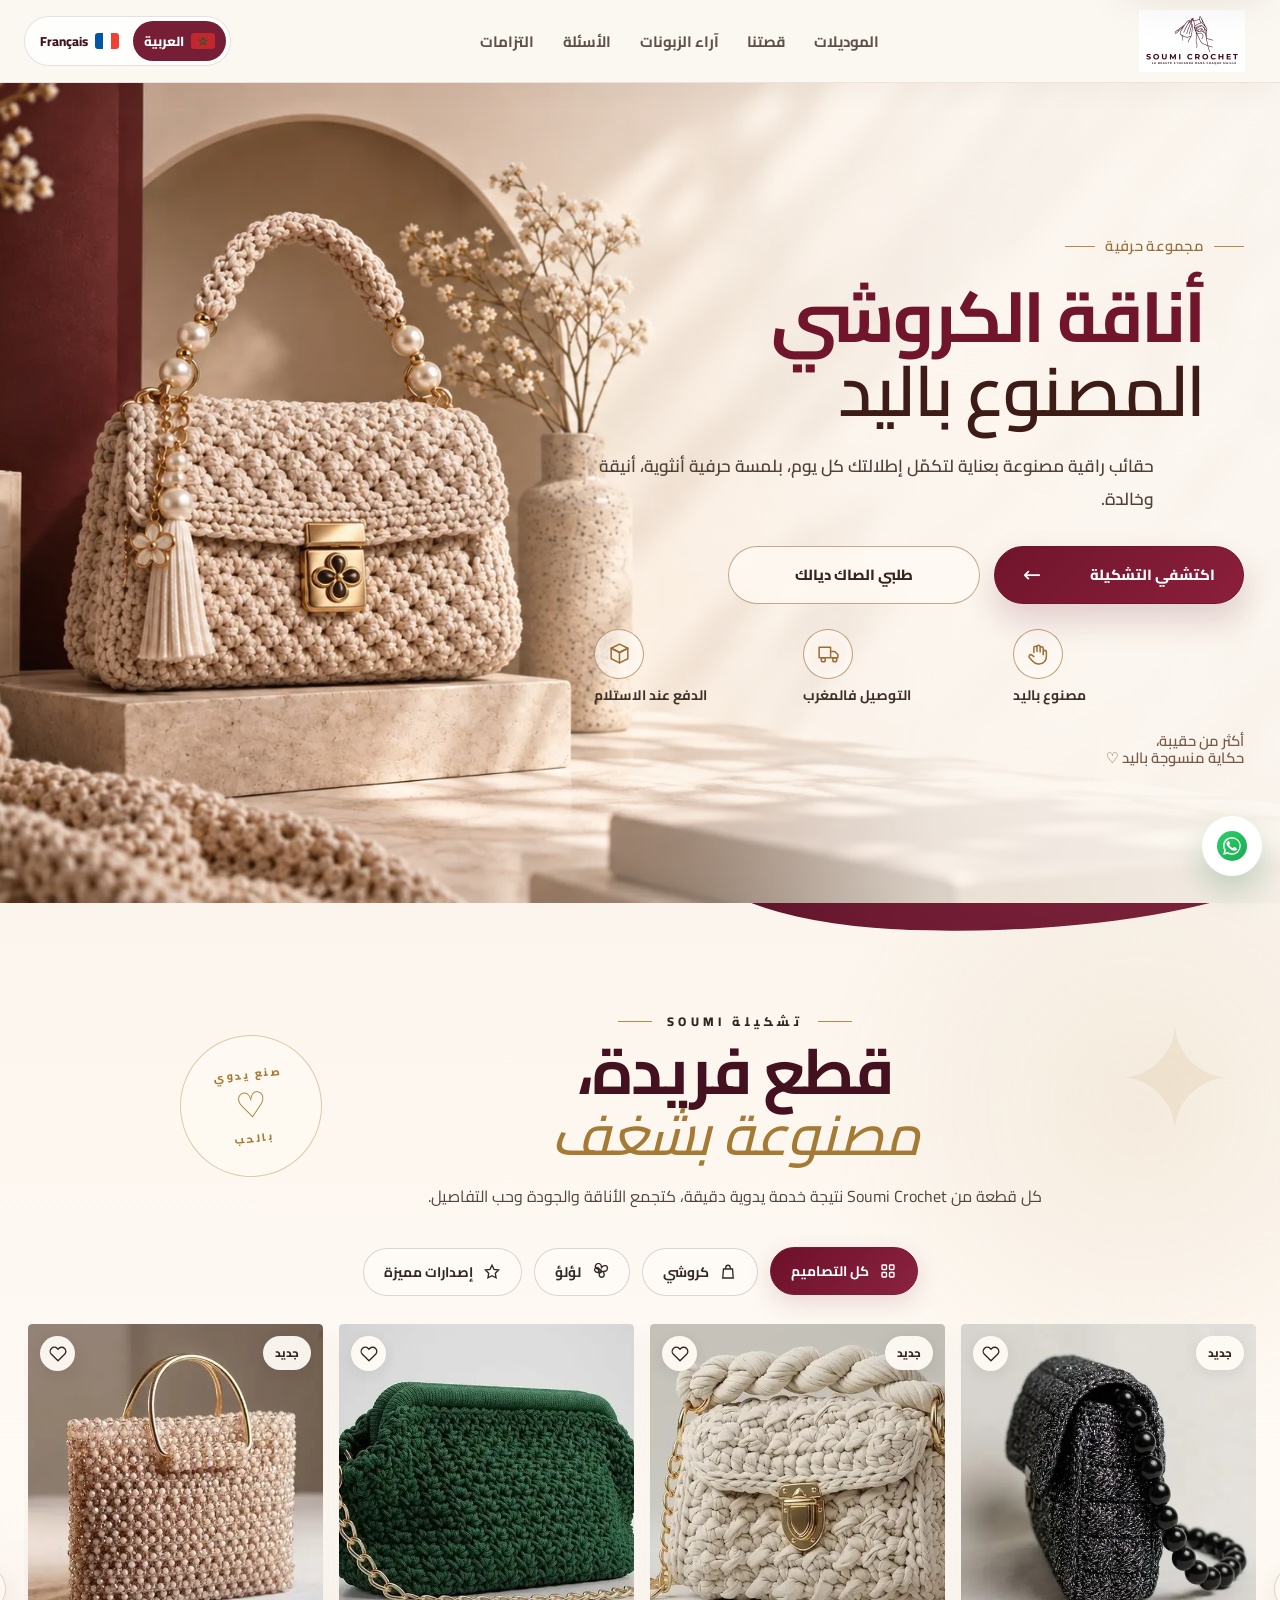
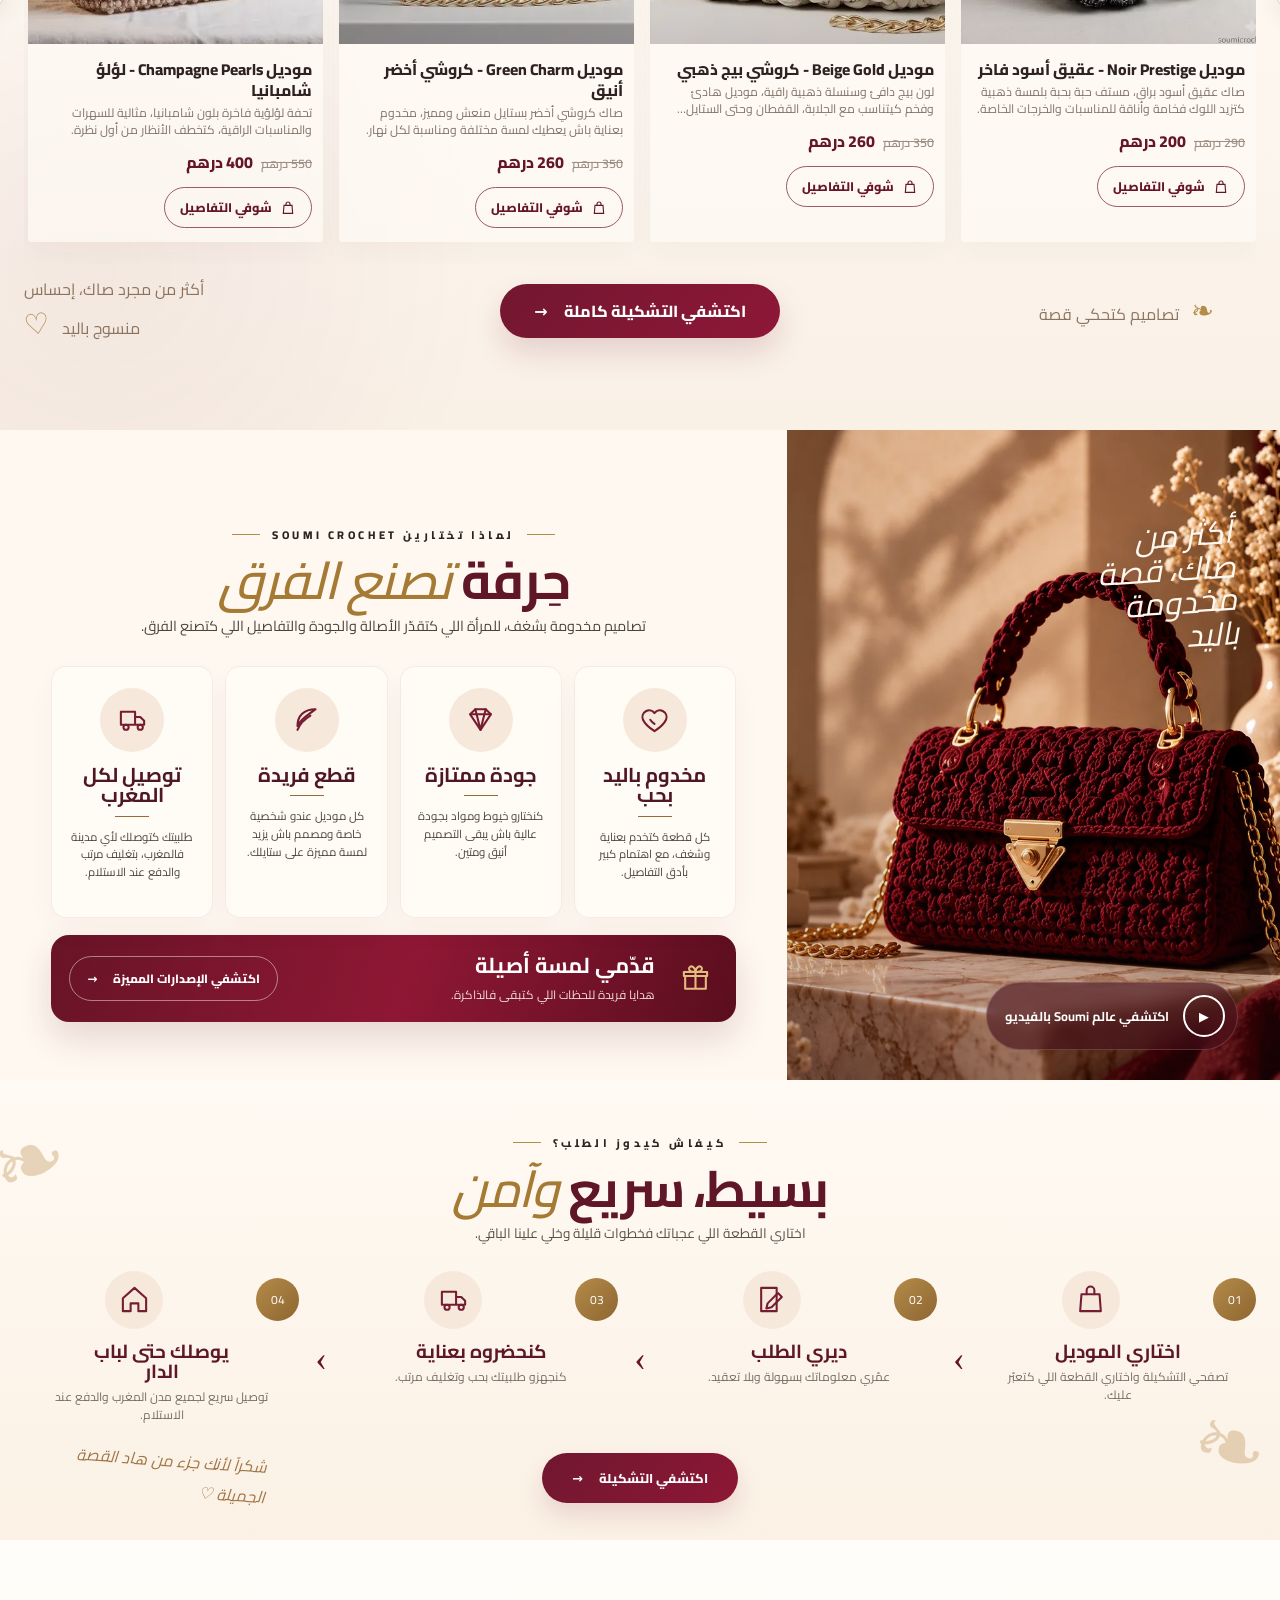
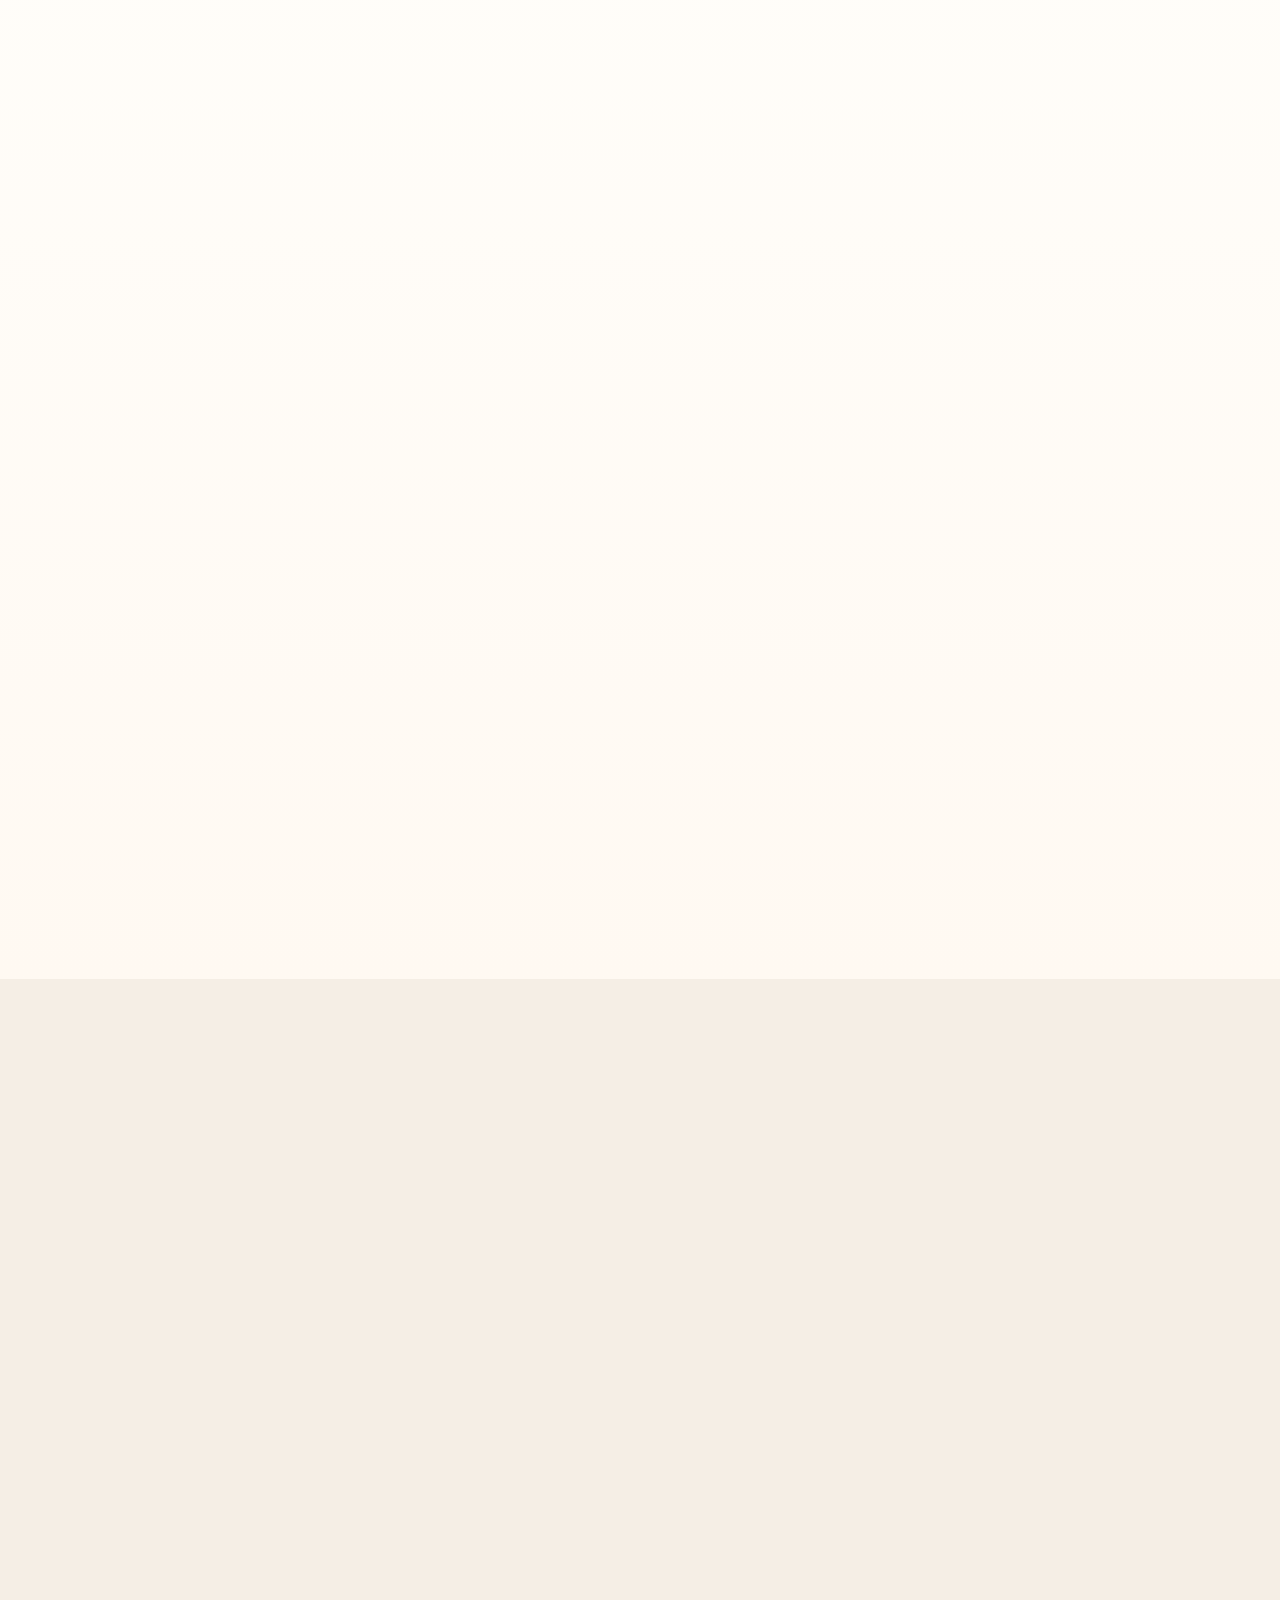
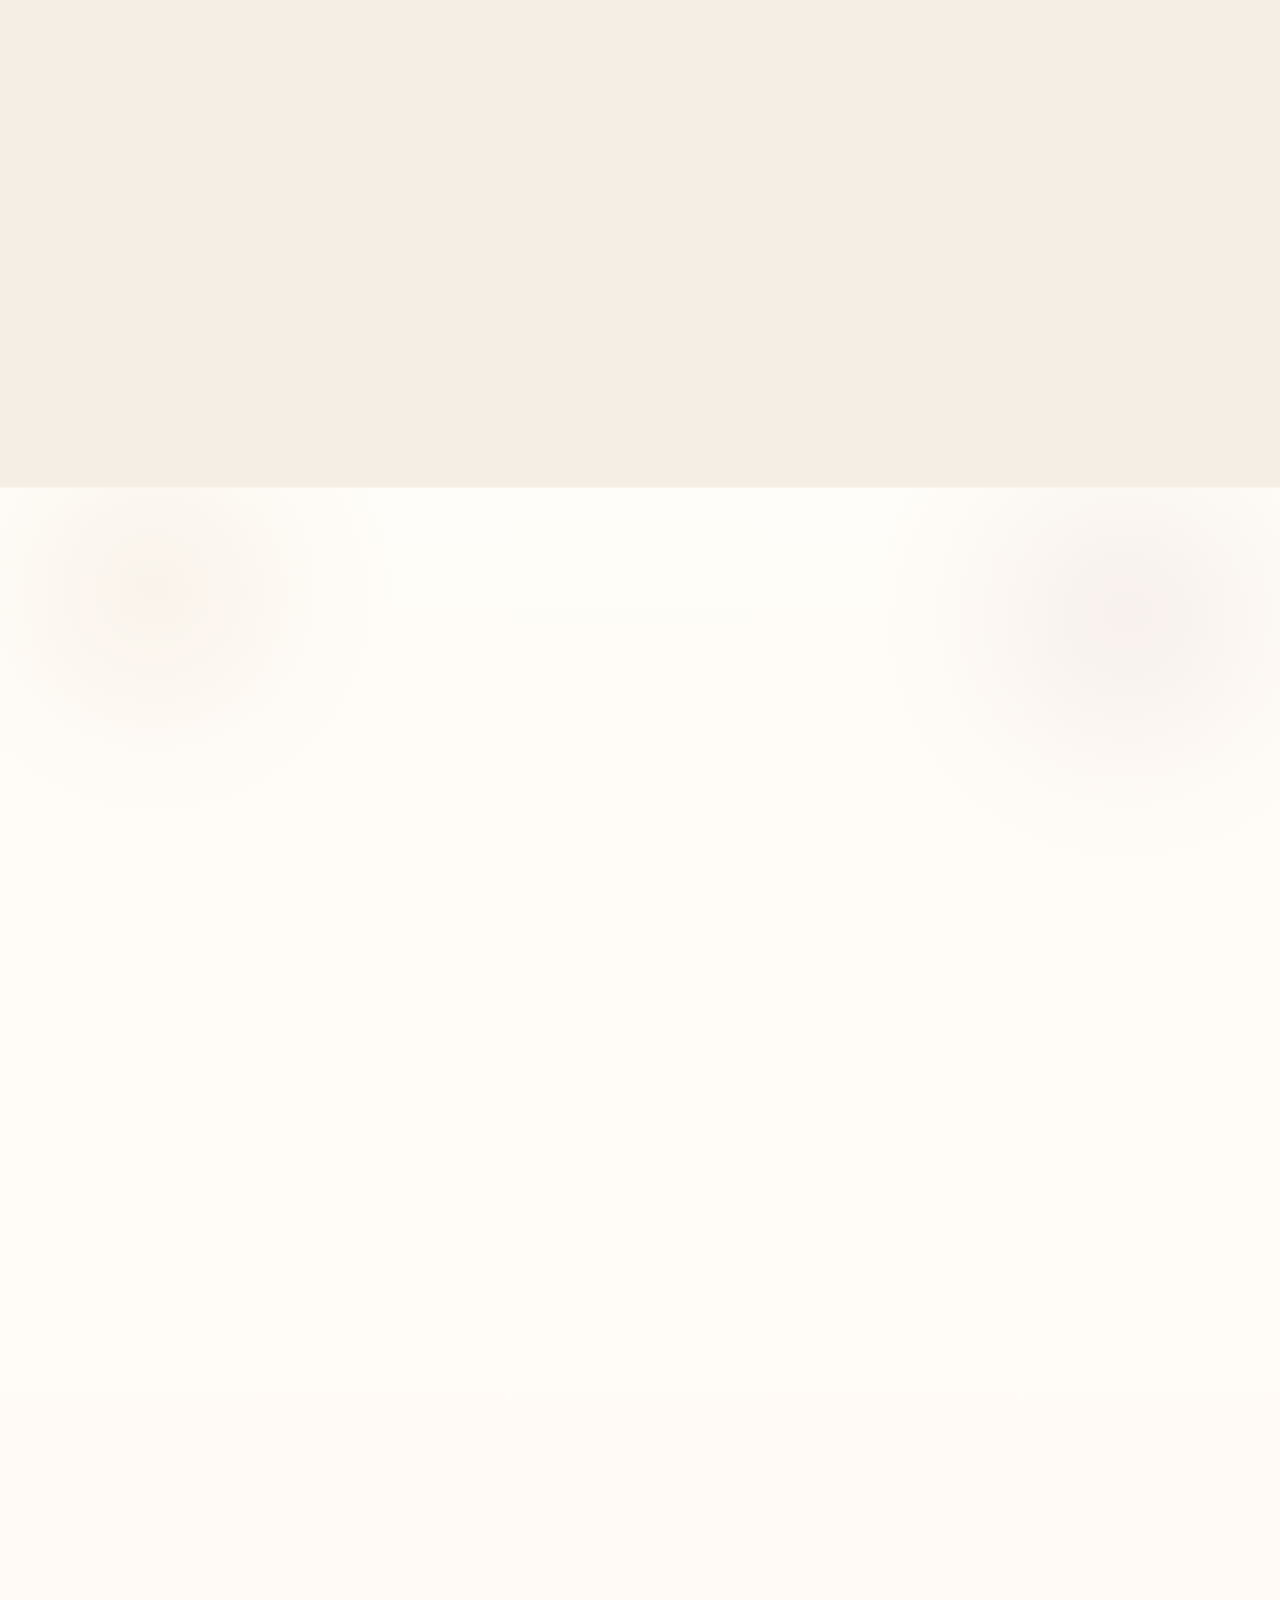
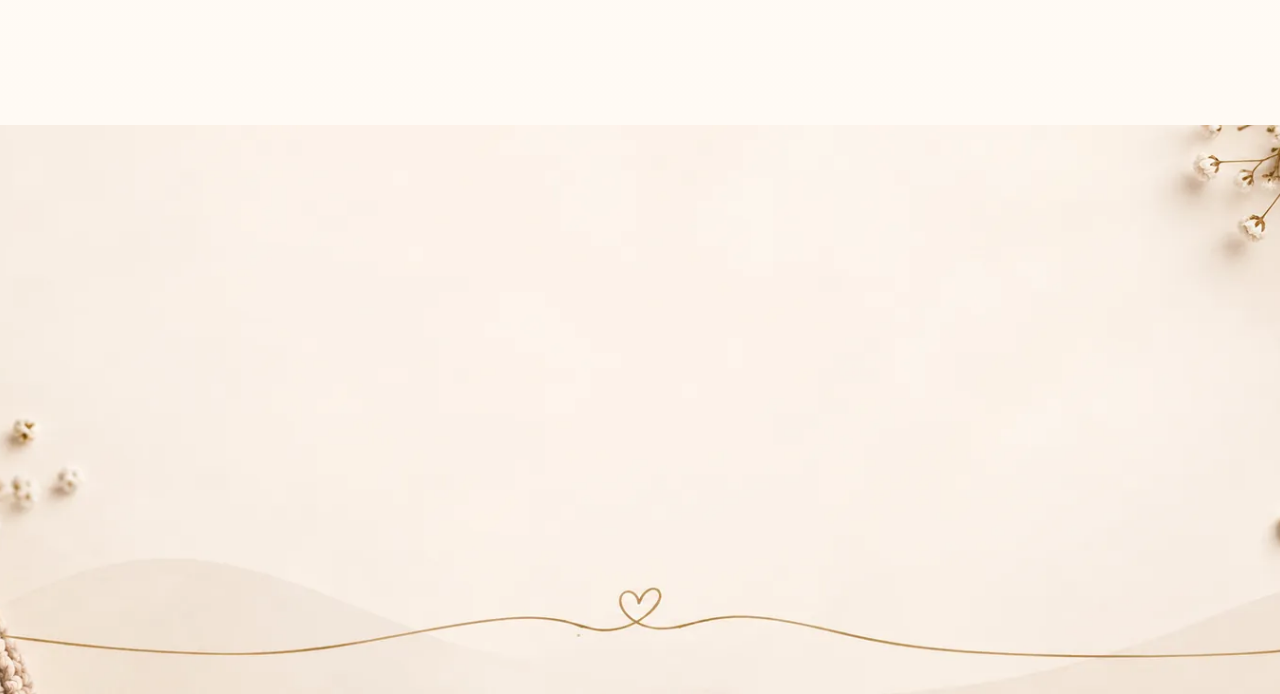
==== commit 02a74d3a: "Add files via upload" ====
--- a/ar/index.html
+++ b/ar/index.html
@@ -34,7 +34,7 @@
 <link href="../manifest.webmanifest" rel="manifest"/>
 <link href="https://fonts.googleapis.com" rel="preconnect"/>
 <link crossorigin="" href="https://fonts.gstatic.com" rel="preconnect"/>
-<link href="https://fonts.googleapis.com/css2?family=Cairo:wght@400;600;700;800&amp;display=swap" rel="stylesheet"/>
+<link as="style" href="https://fonts.googleapis.com/css2?family=Cairo:wght@400;600;700;800&amp;display=swap" onload="this.onload=null;this.rel='stylesheet'" rel="preload"/><noscript><link href="https://fonts.googleapis.com/css2?family=Cairo:wght@400;600;700;800&amp;display=swap" rel="stylesheet"/></noscript>
 <link as="image" fetchpriority="high" href="../assets/img/hero-desktop.webp" media="(min-width: 1101px)" rel="preload" type="image/webp"/>
 <link as="image" fetchpriority="high" href="../assets/img/hero-tablet.webp" media="(min-width: 641px) and (max-width: 1100px)" rel="preload" type="image/webp"/>
 <link as="image" fetchpriority="high" href="../assets/img/hero-mobile.webp" media="(max-width: 640px)" rel="preload" type="image/webp"/>
@@ -55,8 +55,8 @@
 </div>
 </header>
 <main id="main">
-<section class="hero section" id="home"><picture aria-hidden="true" class="hero-background"><source media="(max-width: 640px)" srcset="../assets/img/hero-mobile.webp" type="image/webp"/><source media="(max-width: 1100px)" srcset="../assets/img/hero-tablet.webp" type="image/webp"/><img alt="" decoding="async" fetchpriority="high" height="941" loading="eager" src="../assets/img/hero-desktop.webp" width="1672"/></picture><div class="container hero-grid">
-<div class="hero-copy reveal in-view"><span class="eyebrow hero-eyebrow">مجموعة حرفية</span><h1><span>أناقة الكروشي</span><em>المصنوع باليد</em></h1><p class="lead">حقائب راقية مصنوعة بعناية لتكمّل إطلالتك كل يوم، بلمسة حرفية أنثوية، أنيقة وخالدة.</p>
+<section class="hero section" id="home"><div class="container hero-grid">
+<div class="hero-copy reveal in-view"><span class="eyebrow hero-eyebrow">مجموعة حرفية</span><h1>أناقة الكروشي<br/><em>المصنوع باليد</em></h1><p class="lead">حقائب راقية مصنوعة بعناية لتكمّل إطلالتك كل يوم، بلمسة حرفية أنثوية، أنيقة وخالدة.</p>
 <div class="hero-actions"><a class="btn btn-primary" href="#products">اكتشفي التشكيلة <span aria-hidden="true" class="hero-arrow">←</span></a><button class="btn btn-secondary js-open-order" data-order-source="general" type="button">طلبي الصاك ديالك</button></div>
 <div aria-label="ضمانات Soumi Crochet" class="hero-trust"><div class="hero-trust-item"><span class="hero-trust-icon"><svg aria-hidden="true" viewbox="0 0 24 24"><path d="M8.5 11V6.5a1.5 1.5 0 0 1 3 0V10m0 0V5.5a1.5 1.5 0 0 1 3 0V10m0 .5V7a1.5 1.5 0 0 1 3 0v6.2m0-2.2v-.5a1.5 1.5 0 0 1 3 0V15c0 4-2.8 7-7 7h-1.1a6 6 0 0 1-4.5-2L4.3 16a1.7 1.7 0 0 1 2.4-2.4L8.5 15"></path></svg></span><span>مصنوع باليد</span></div><div class="hero-trust-item"><span class="hero-trust-icon"><svg aria-hidden="true" viewbox="0 0 24 24"><path d="M3 6h11v10H3zM14 10h4l3 3v3h-7z"></path><circle cx="7" cy="18" r="2"></circle><circle cx="18" cy="18" r="2"></circle></svg></span><span>التوصيل فالمغرب</span></div><div class="hero-trust-item"><span class="hero-trust-icon"><svg aria-hidden="true" viewbox="0 0 24 24"><path d="m4 7 8-4 8 4-8 4-8-4Z"></path><path d="m4 7 8 4 8-4v10l-8 4-8-4V7Z"></path><path d="M12 11v10"></path></svg></span><span>الدفع عند الاستلام</span></div></div>
 <p class="hero-signature">أكثر من حقيبة،<br/>حكاية منسوجة باليد <span aria-hidden="true">♡</span></p></div>
--- a/assets/css/style.css
+++ b/assets/css/style.css
@@ -1348,6 +1348,7 @@
 
 /* ==========================================================================\n   HOMEPAGE HERO — editorial handmade redesign\n   ========================================================================== */
 .hero {
+  position: relative;
   min-height: min(820px, calc(100svh - var(--header-h) + 64px));
   display: grid;
   align-items: center;
@@ -1357,25 +1358,22 @@
   background: #f5eadc;
 }
 
-.hero-background {
+.hero-background { display: none !important; }
+.hero::before {
+  content: '';
   position: absolute;
   z-index: 0;
   inset: 0;
-  width: 100%;
-  height: 100%;
-  overflow: hidden;
+  width: auto;
+  height: auto;
   pointer-events: none;
-}
-.hero-background img {
-  width: 100%;
-  height: 100%;
-  display: block;
-  object-fit: cover;
-  object-position: center;
-}
-html[dir="rtl"] .hero-background { transform: scaleX(-1); }
-.hero::before { content: none; }
-html[dir="rtl"] .hero::before { transform: none; }
+  background-image: url('../img/hero-desktop.webp');
+  background-size: cover;
+  background-position: center;
+  background-repeat: no-repeat;
+  transform: none;
+}
+html[dir="rtl"] .hero::before { transform: scaleX(-1); }
 .hero::after {
   content: '';
   position: absolute;
@@ -1435,9 +1433,7 @@
   letter-spacing: -.042em;
   text-wrap: initial;
 }
-.hero h1 span,
-.hero h1 em { display: block; }
-.hero h1 span:first-child { color: #70152c; }
+.hero h1::first-line { color: #70152c; }
 .hero h1 em { color: #3d1c17; font-weight: 600; font-style: italic; }
 html[dir="rtl"] .hero h1 {
   margin-inline-start: auto;
@@ -1552,7 +1548,7 @@
 }
 
 @media (min-width: 641px) and (max-width: 1100px) {
-  .hero-background img { object-position: center; }
+  .hero::before { background-image: url('../img/hero-tablet.webp'); background-position: center; }
   .hero {
     min-height: 760px;
   }
@@ -1594,7 +1590,7 @@
 }
 
 @media (max-width: 640px) {
-  .hero-background img { object-position: center top; }
+  .hero::before { background-image: url('../img/hero-mobile.webp'); background-position: center top; }
   .hero {
     min-height: 900px;
     align-items: start;
@@ -2462,3 +2458,6 @@
 @media (max-width: 640px) {
   #products .product-card:nth-child(n+4) { content-visibility: auto; contain-intrinsic-size: 326px 520px; }
 }
+
+/* LCP stability: above-the-fold content paints immediately. */
+#home .hero-copy { opacity:1 !important; transform:none !important; transition:none !important; content-visibility:visible !important; }
